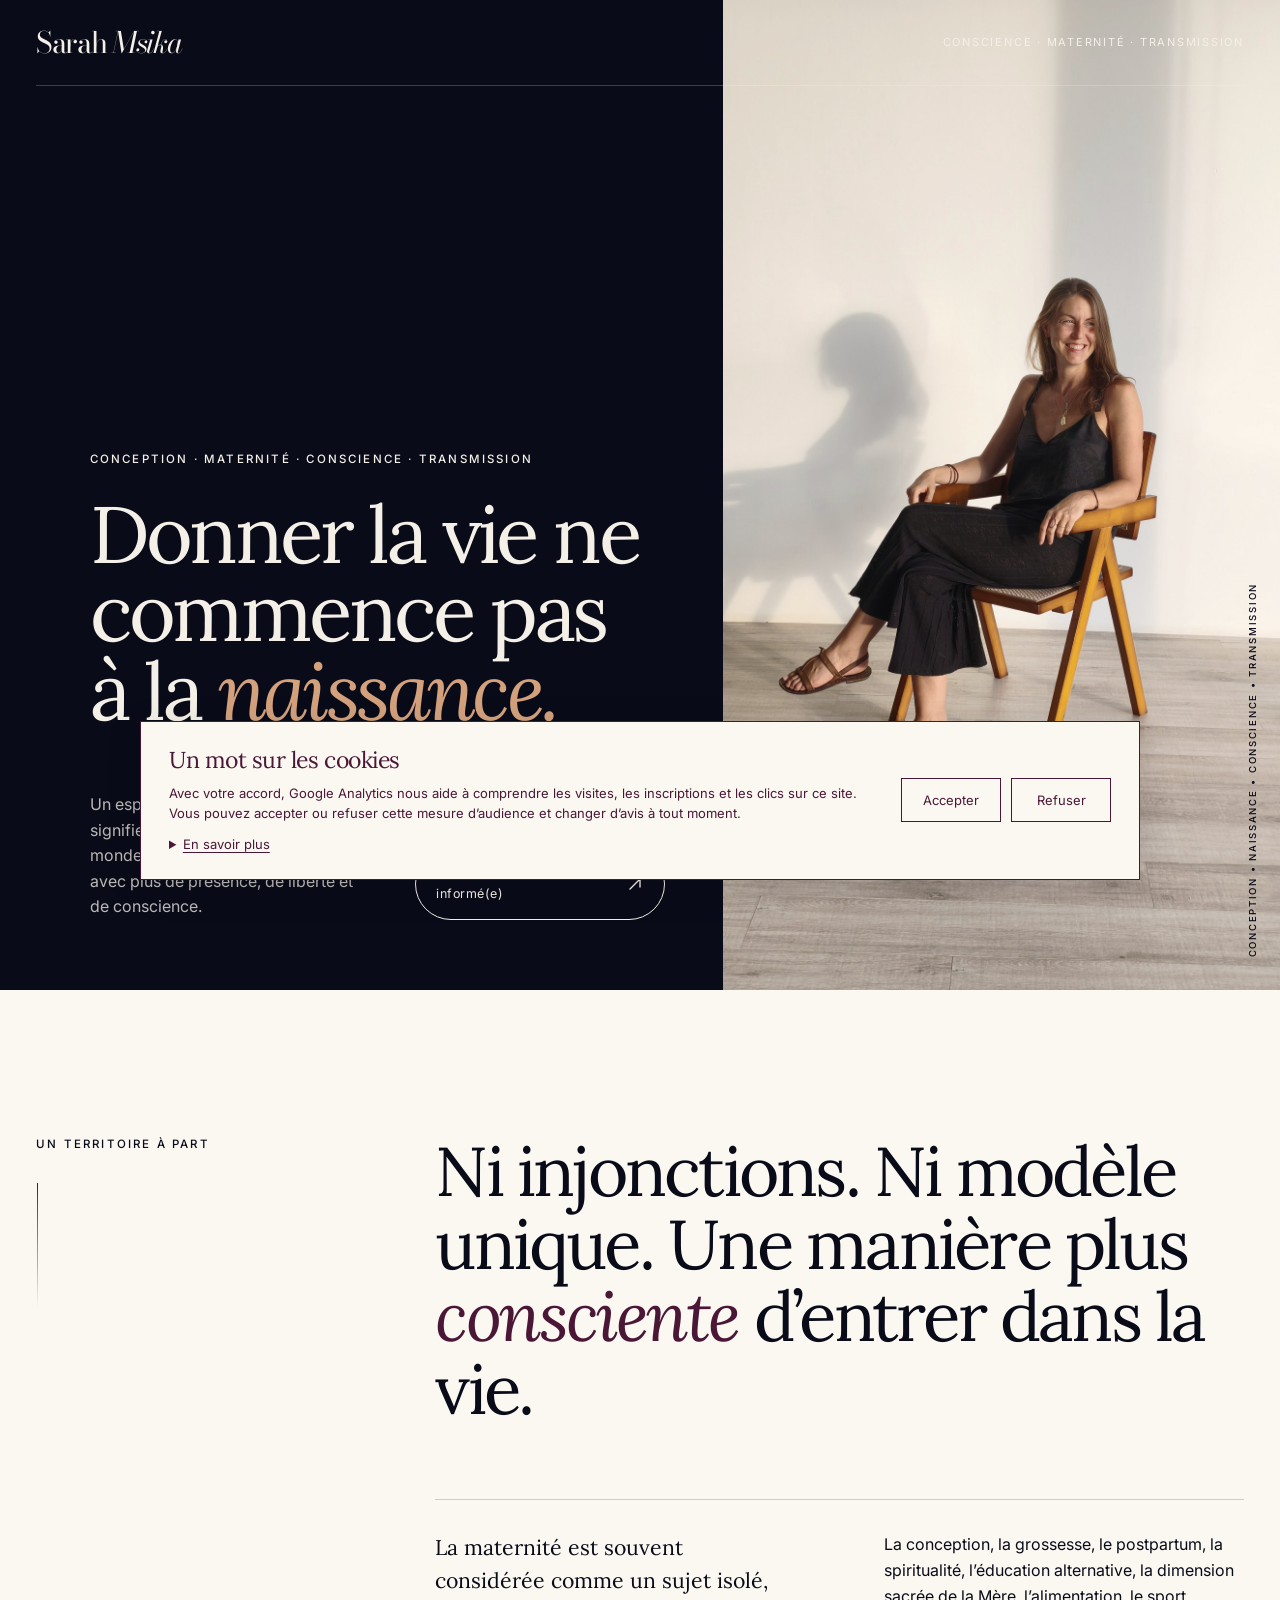
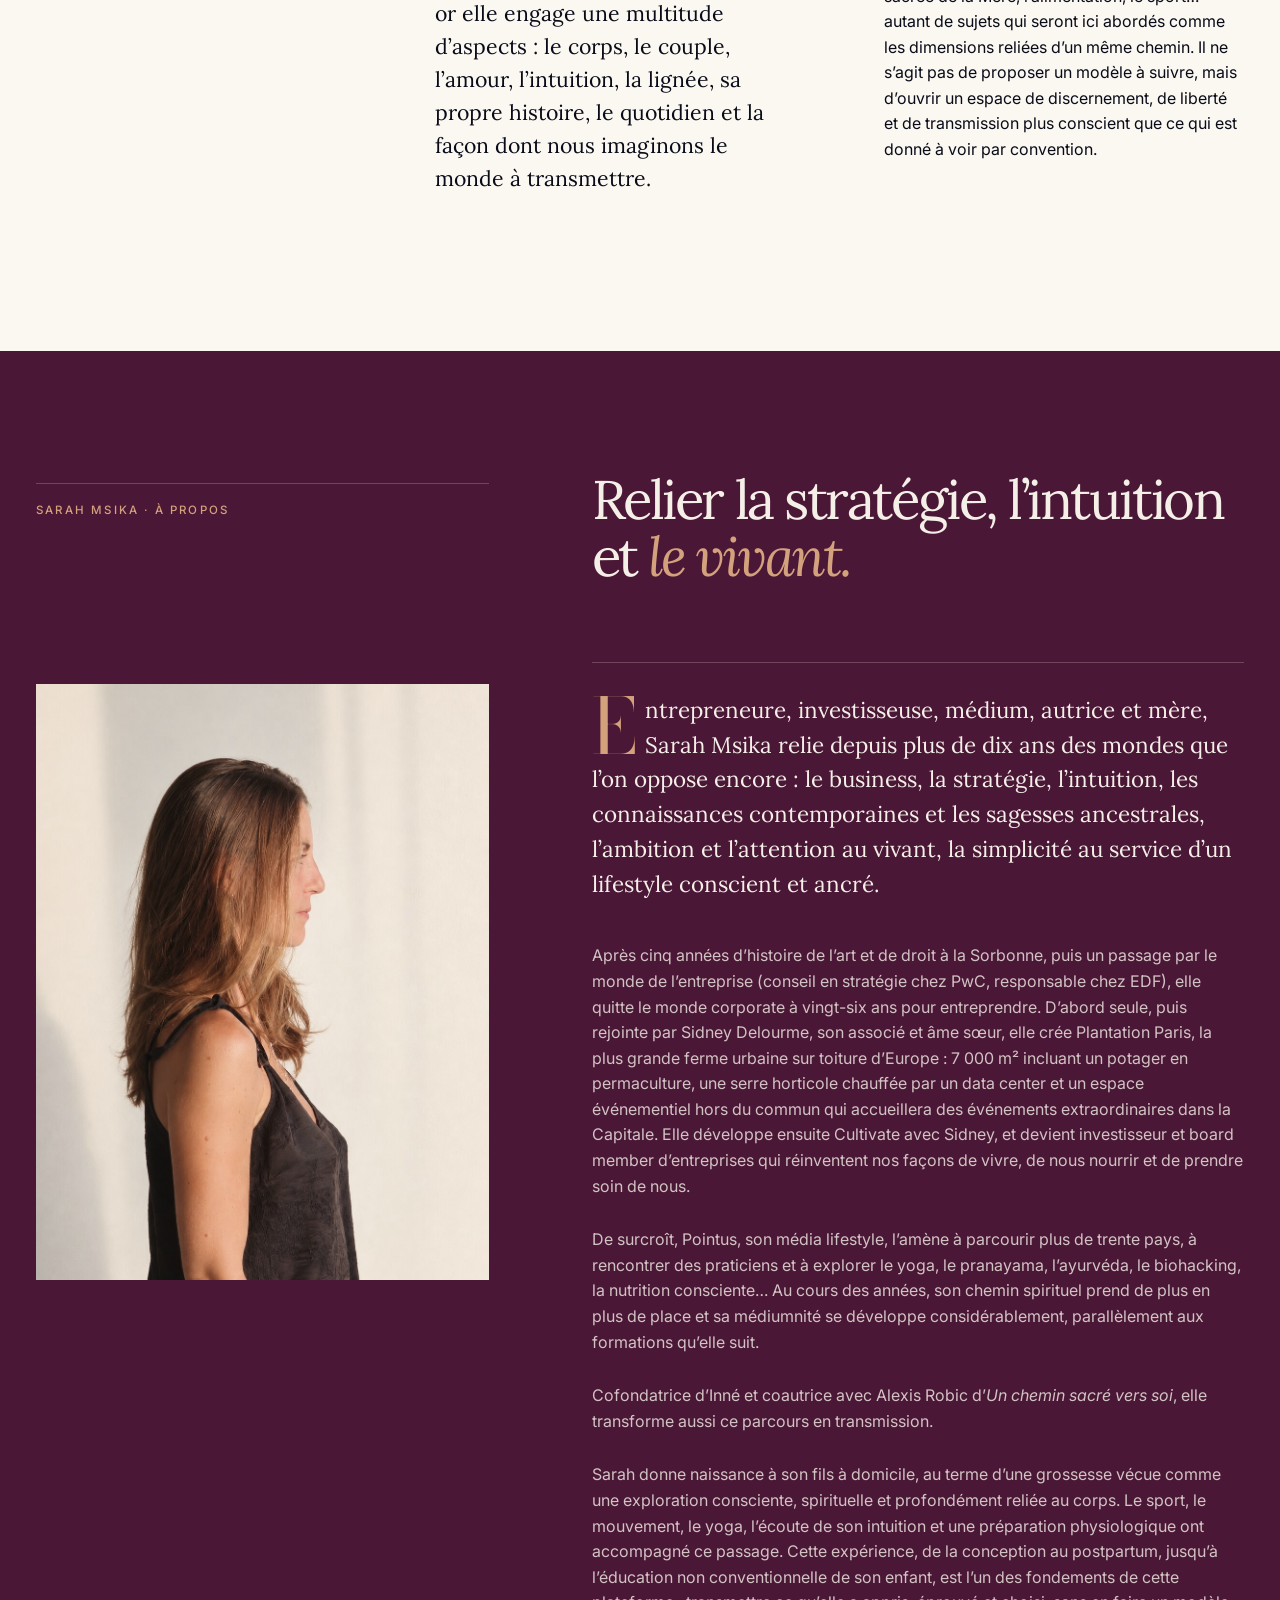
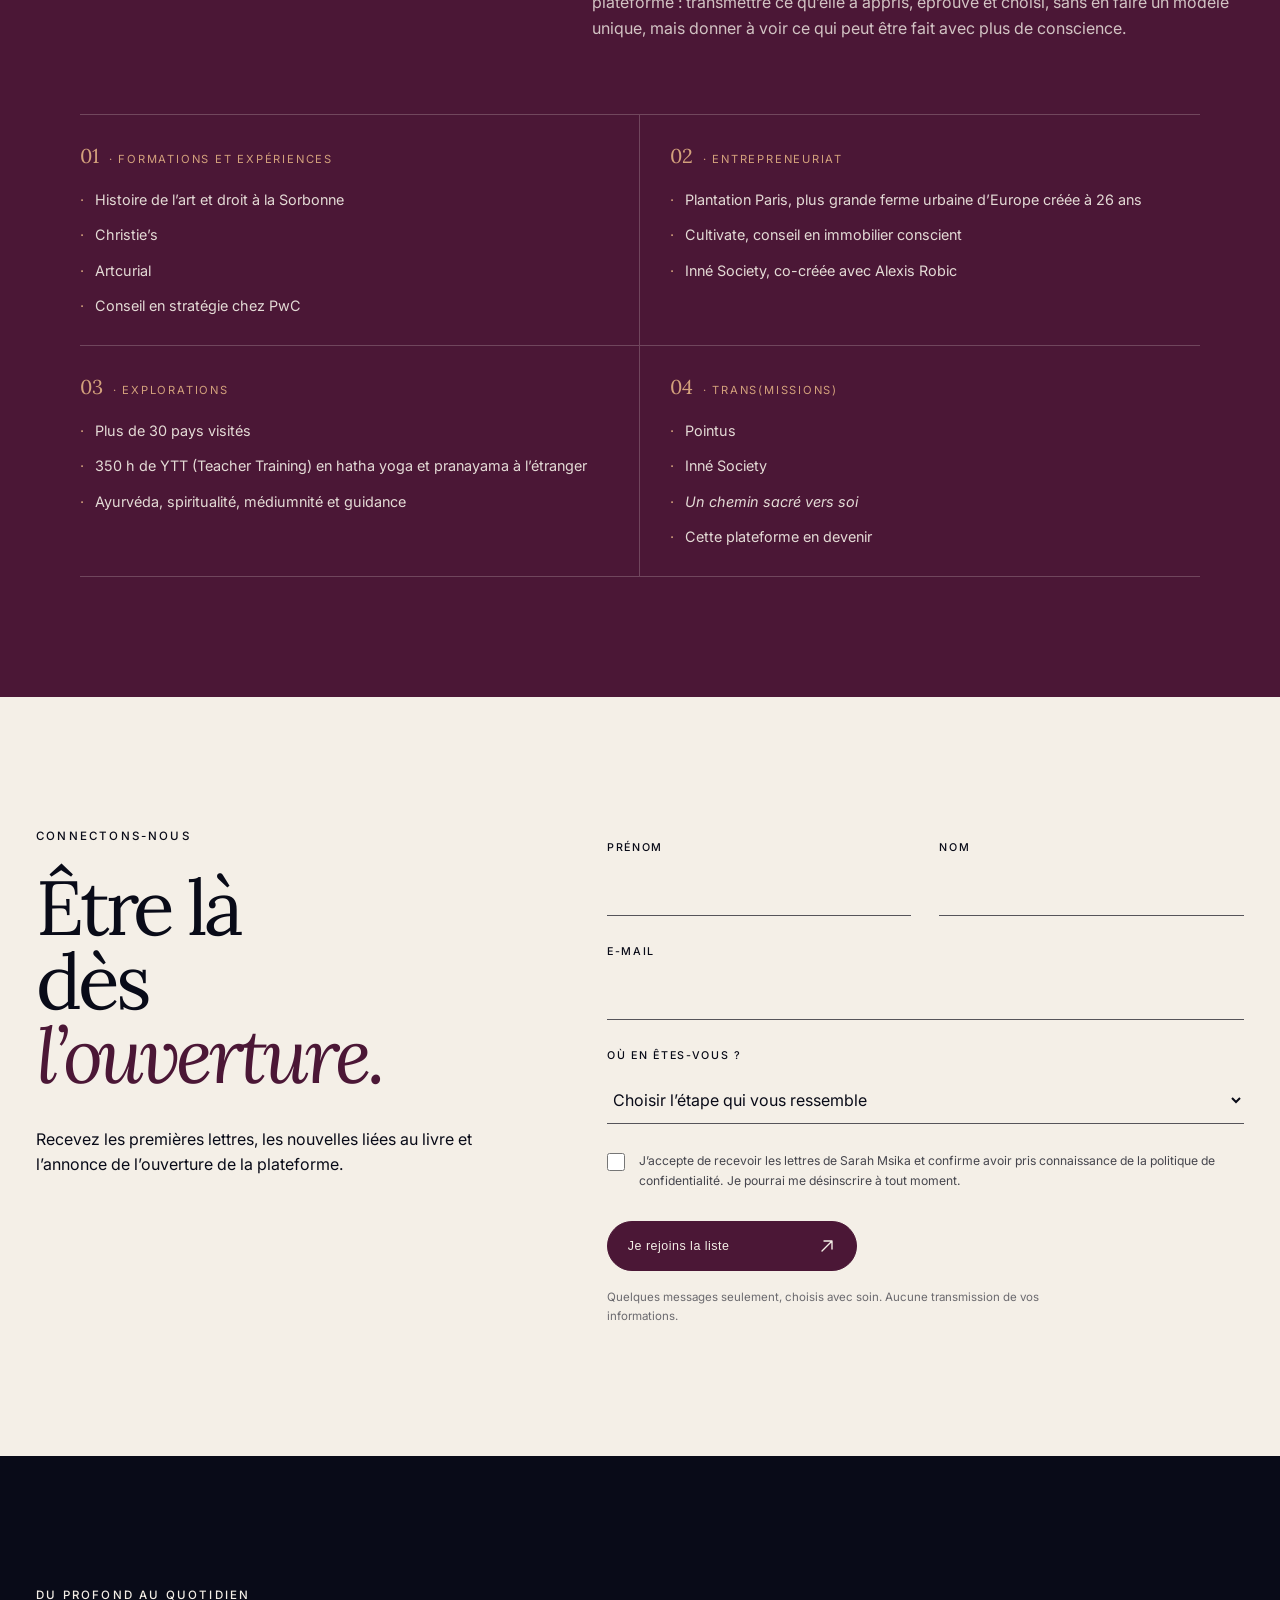
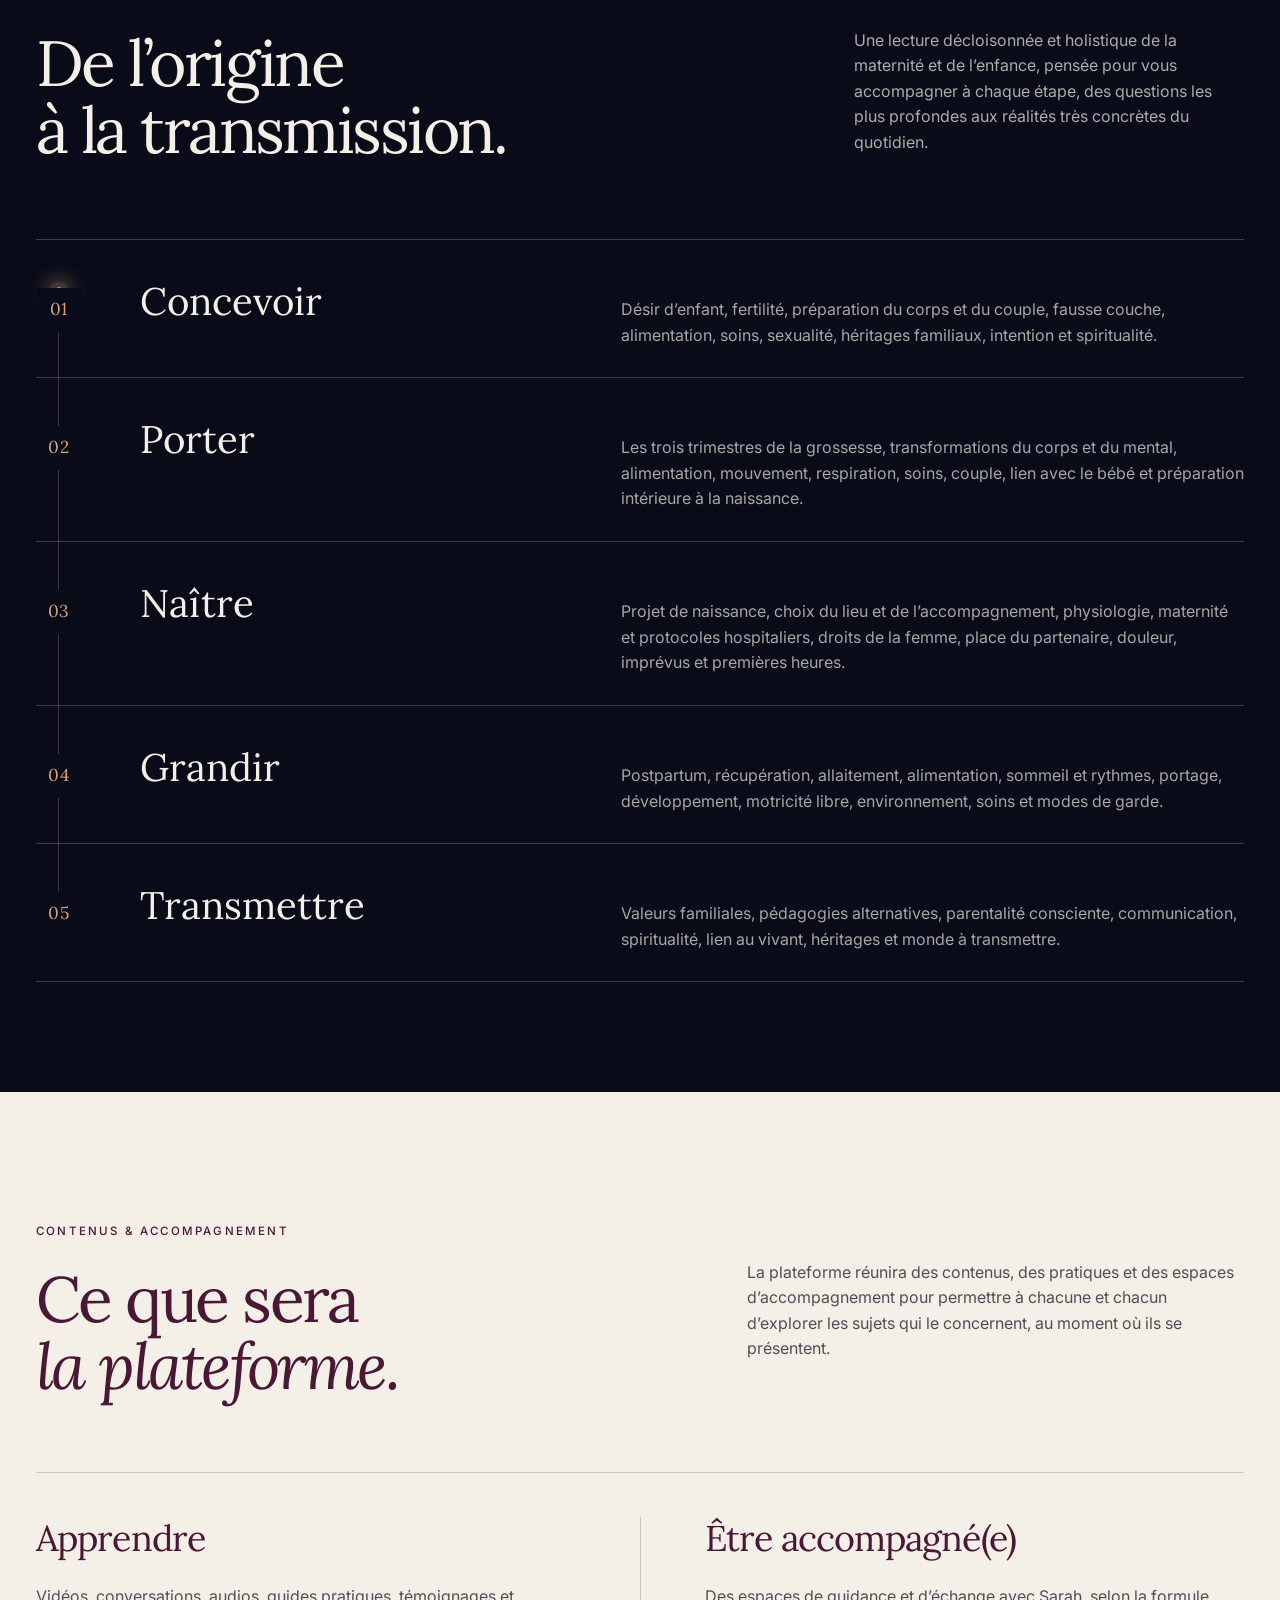
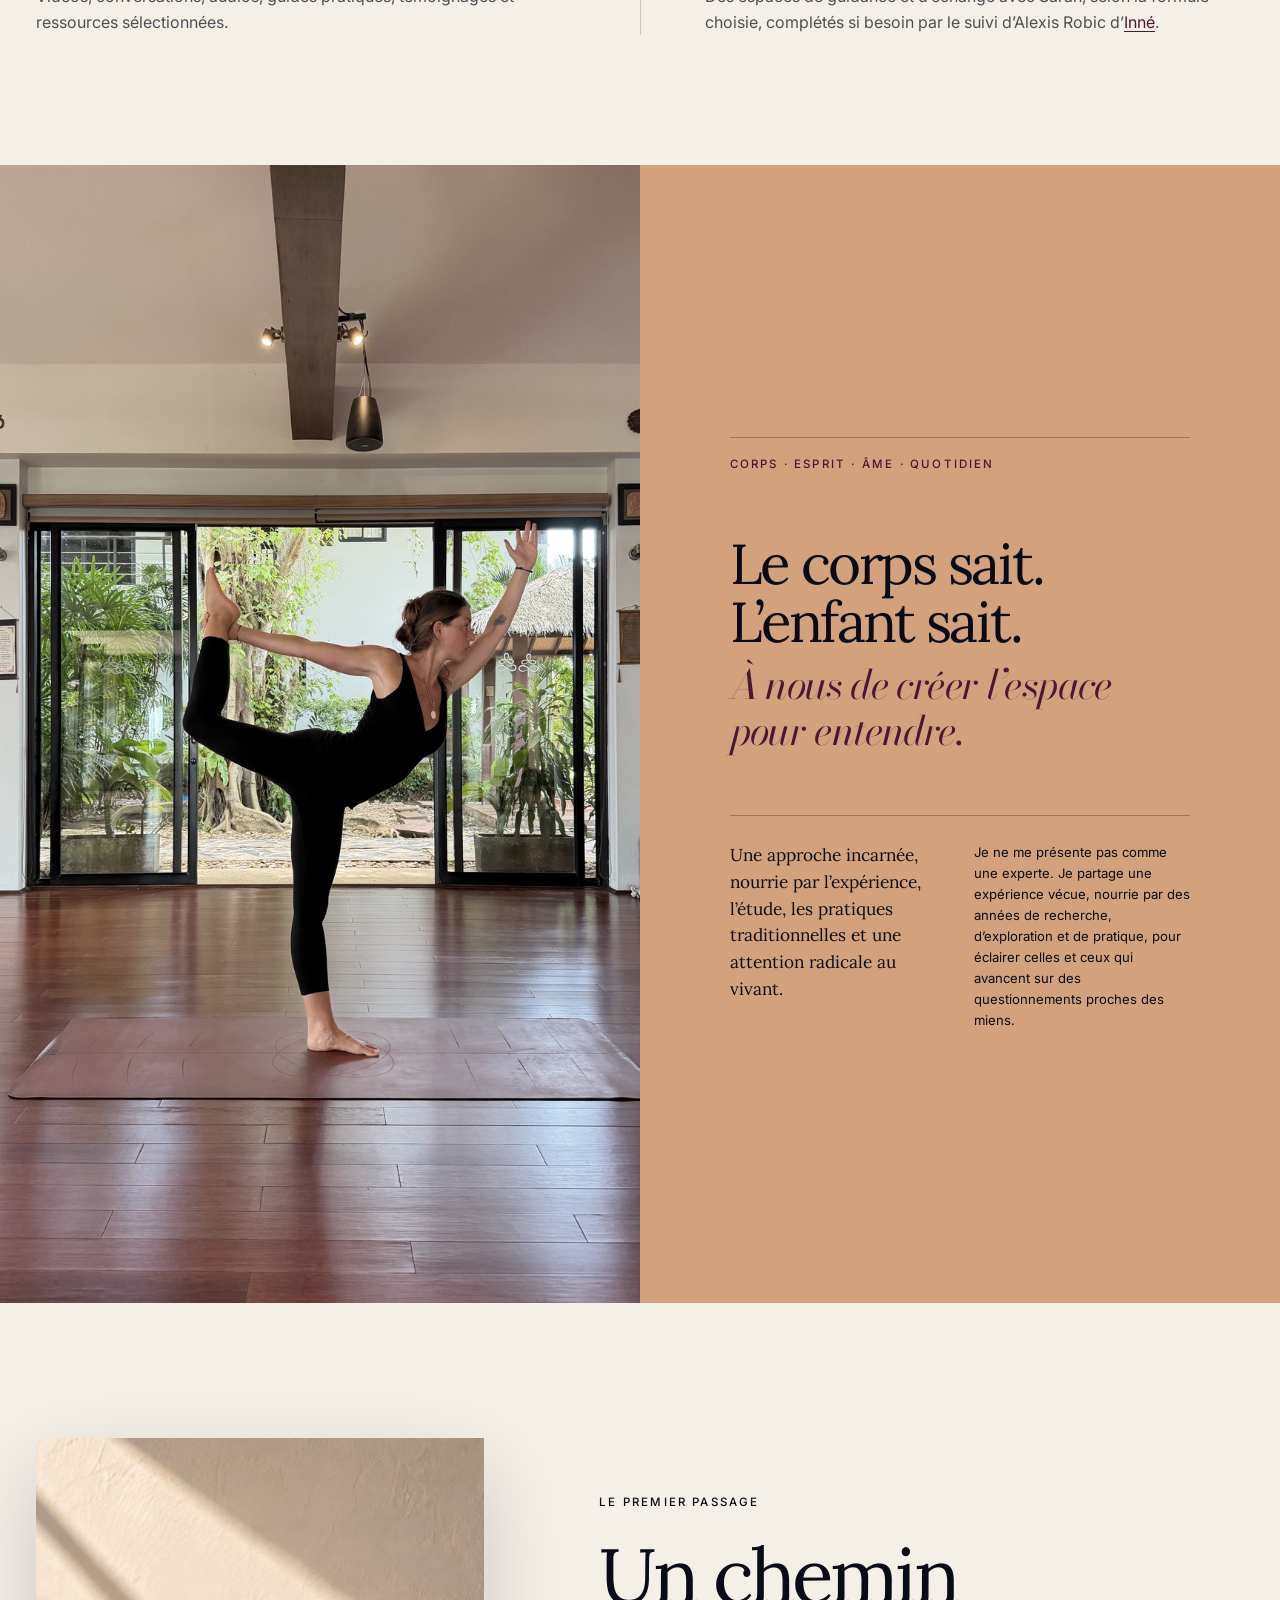
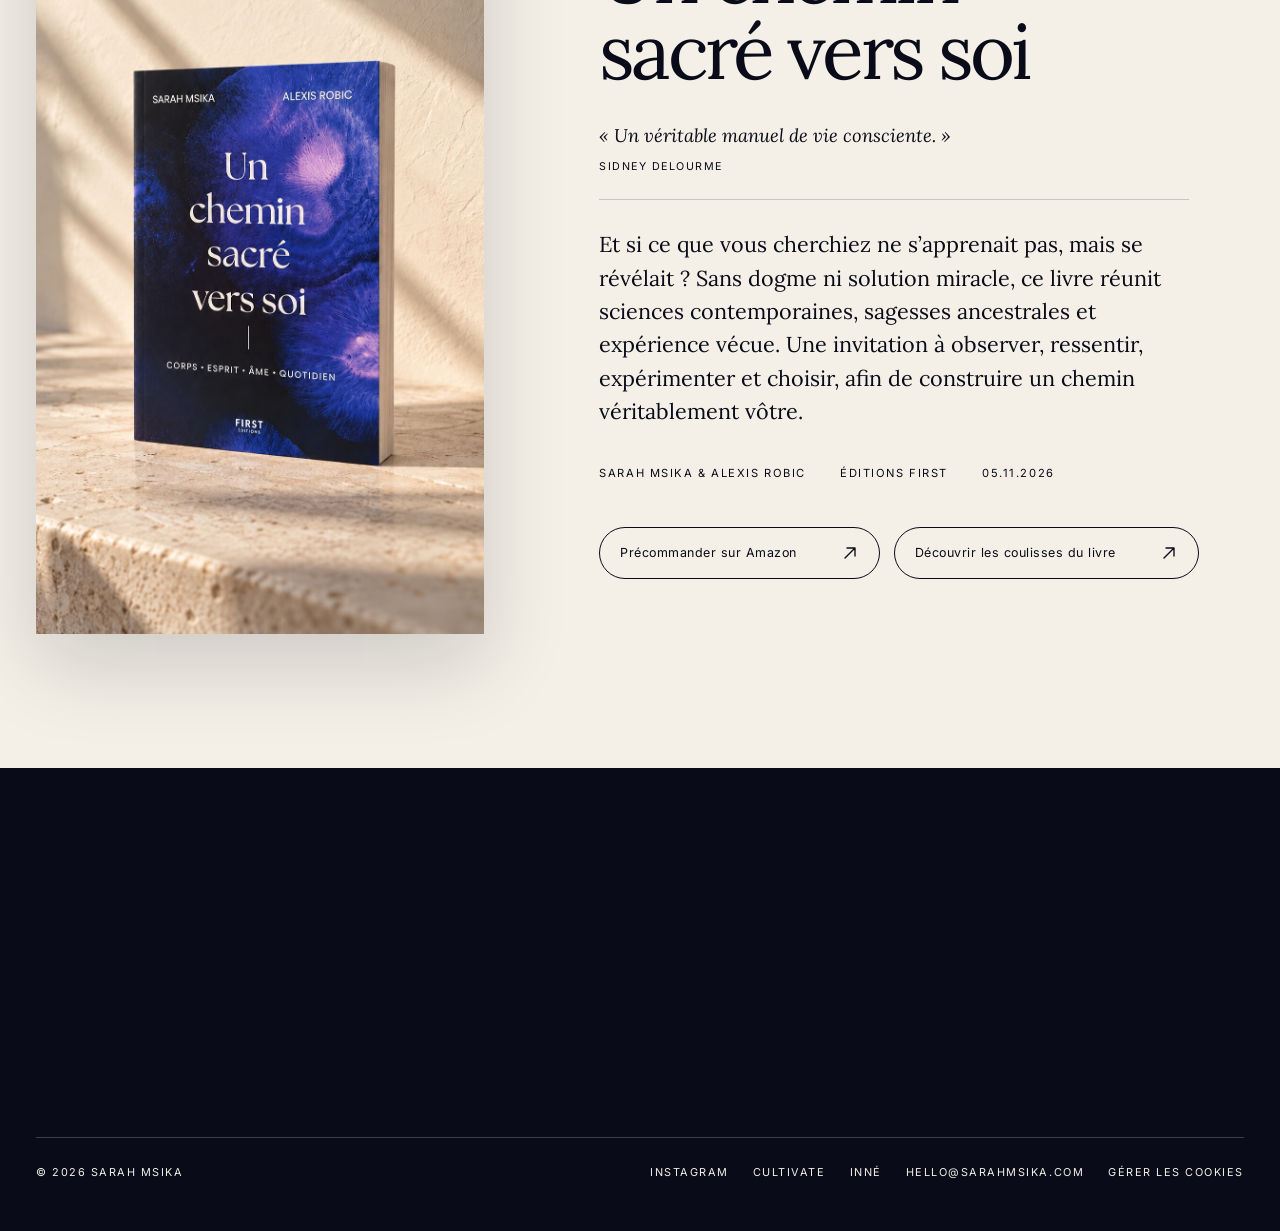
==== index.html @ be64a67a "Add consent-gated GA4 analytics and confirmed signup tracking" ====
<!doctype html>
<html lang="fr">
<head>
  <meta charset="utf-8">
  <meta name="viewport" content="width=device-width, initial-scale=1">
  <title>Sarah Msika | Maternité consciente et transmission</title>
  <meta name="description" content="Conception, grossesse, naissance, enfance et transmission : découvrez Sarah Msika, sa future plateforme et le livre Un chemin sacré vers soi.">
  <link rel="canonical" href="https://sarahmsika.com/">
  <meta name="robots" content="index, follow, max-image-preview:large">
  <meta name="author" content="Sarah Msika">
  <meta property="og:type" content="website">
  <meta property="og:locale" content="fr_FR">
  <meta property="og:site_name" content="Sarah Msika">
  <meta property="og:url" content="https://sarahmsika.com/">
  <meta property="og:title" content="Sarah Msika | Maternité consciente et transmission">
  <meta property="og:description" content="Conception, grossesse, naissance, enfance et transmission : découvrez Sarah Msika, sa future plateforme et le livre Un chemin sacré vers soi.">
  <meta property="og:image" content="https://sarahmsika.com/assets/sarah-portrait.jpg">
  <meta property="og:image:alt" content="Portrait de Sarah Msika">
  <meta name="twitter:card" content="summary_large_image">
  <meta name="twitter:title" content="Sarah Msika | Maternité consciente et transmission">
  <meta name="twitter:description" content="Conception, grossesse, naissance, enfance et transmission : découvrez Sarah Msika, sa future plateforme et le livre Un chemin sacré vers soi.">
  <meta name="twitter:image" content="https://sarahmsika.com/assets/sarah-portrait.jpg">
  <meta name="twitter:image:alt" content="Portrait de Sarah Msika">
  <script type="application/ld+json">
  {
    "@context": "https://schema.org",
    "@graph": [
      {
        "@type": "WebSite",
        "@id": "https://sarahmsika.com/#website",
        "url": "https://sarahmsika.com/",
        "name": "Sarah Msika",
        "inLanguage": "fr-FR",
        "publisher": { "@id": "https://sarahmsika.com/#person" }
      },
      {
        "@type": "WebPage",
        "@id": "https://sarahmsika.com/#webpage",
        "url": "https://sarahmsika.com/",
        "name": "Sarah Msika | Maternité consciente et transmission",
        "description": "Conception, grossesse, naissance, enfance et transmission : découvrez Sarah Msika, sa future plateforme et le livre Un chemin sacré vers soi.",
        "inLanguage": "fr-FR",
        "isPartOf": { "@id": "https://sarahmsika.com/#website" },
        "about": { "@id": "https://sarahmsika.com/#person" },
        "primaryImageOfPage": {
          "@type": "ImageObject",
          "url": "https://sarahmsika.com/assets/sarah-portrait.jpg"
        }
      },
      {
        "@type": "Person",
        "@id": "https://sarahmsika.com/#person",
        "name": "Sarah Msika",
        "url": "https://sarahmsika.com/",
        "image": "https://sarahmsika.com/assets/sarah-portrait.jpg",
        "description": "Entrepreneure, investisseuse, médium, autrice et mère. Cofondatrice d’Inné et coautrice d’Un chemin sacré vers soi avec Alexis Robic.",
        "sameAs": ["https://www.instagram.com/sarah_msika/"]
      }
    ]
  }
  </script>
  <meta name="theme-color" content="#090b18">
  <script>document.documentElement.classList.add('js');</script>
  <link rel="preconnect" href="https://fonts.googleapis.com">
  <link rel="preconnect" href="https://fonts.gstatic.com" crossorigin>
  <link href="https://fonts.googleapis.com/css2?family=Bodoni+Moda:ital,opsz,wght@0,6..96,400;1,6..96,400&family=Inter:wght@300;400;500&family=Lora:ital,wght@0,400;0,500;1,400&display=swap" rel="stylesheet">
  <link rel="icon" type="image/svg+xml" href="data:image/svg+xml,%3Csvg xmlns='http://www.w3.org/2000/svg' viewBox='0 0 64 64'%3E%3Crect width='64' height='64' rx='32' fill='%23090b18'/%3E%3Cpath d='M32 11c1 10 7 15 17 17-10 2-16 8-17 24-2-16-7-22-17-24 10-2 15-7 17-17Z' fill='%23f1e8dc'/%3E%3C/svg%3E">
  <style>
    :root {
      --ink: #090b18;
      --ink-soft: #121528;
      --ivory: #f4efe7;
      --paper: #fbf8f2;
      --skin: #d3a17c;
      --aubergine: #4b1736;
      --line-dark: rgba(244,239,231,.22);
      --line-light: rgba(9,11,24,.18);
      --serif: "Lora", Georgia, serif;
      --signature: "Bodoni Moda", Didot, "Times New Roman", serif;
      --sans: "Inter", Arial, sans-serif;
    }

    * { box-sizing: border-box; }
    html { scroll-behavior: smooth; }
    body {
      margin: 0;
      background: var(--ivory);
      color: var(--ink);
      font-family: var(--sans);
      font-size: 16px;
      line-height: 1.6;
      -webkit-font-smoothing: antialiased;
    }
    a { color: inherit; }
    img { display: block; width: 100%; }
    .shell { width: min(1380px, calc(100% - 72px)); margin: 0 auto; }
    .eyebrow {
      margin: 0 0 26px;
      font-size: .72rem;
      font-weight: 500;
      letter-spacing: .19em;
      text-transform: uppercase;
    }
    .serif { font-family: var(--serif); font-weight: 400; }
    .button {
      display: inline-flex;
      align-items: center;
      justify-content: space-between;
      gap: 44px;
      min-width: 250px;
      padding: 15px 20px;
      border: 1px solid currentColor;
      border-radius: 999px;
      text-decoration: none;
      font-size: .78rem;
      letter-spacing: .04em;
      transition: background .25s ease, color .25s ease, transform .25s ease;
    }
    .button::after {
      content: "";
      flex: 0 0 18px;
      width: 18px;
      height: 18px;
      background: currentColor;
      -webkit-mask: url("data:image/svg+xml,%3Csvg xmlns='http://www.w3.org/2000/svg' viewBox='0 0 18 18'%3E%3Cpath d='M4 14 14 4M6 4h8v8' fill='none' stroke='black' stroke-width='1.35' stroke-linecap='round' stroke-linejoin='round'/%3E%3C/svg%3E") center / contain no-repeat;
      mask: url("data:image/svg+xml,%3Csvg xmlns='http://www.w3.org/2000/svg' viewBox='0 0 18 18'%3E%3Cpath d='M4 14 14 4M6 4h8v8' fill='none' stroke='black' stroke-width='1.35' stroke-linecap='round' stroke-linejoin='round'/%3E%3C/svg%3E") center / contain no-repeat;
      transition: transform .25s ease;
    }
    .button:hover { transform: translateY(-2px); }
    .button:hover::after { transform: translate(2px, -2px); }
    .button-light:hover { background: var(--ivory); color: var(--ink); }
    .button-dark:hover { background: var(--ink); color: var(--ivory); }

    header {
      position: absolute;
      z-index: 10;
      top: 0;
      left: 0;
      width: 100%;
      color: var(--ivory);
    }
    .nav {
      display: flex;
      align-items: center;
      justify-content: space-between;
      min-height: 86px;
      border-bottom: 1px solid var(--line-dark);
    }
    .brand {
      font-family: var(--signature);
      font-size: clamp(1.7rem, 2.3vw, 2.15rem);
      line-height: 1;
      letter-spacing: -.045em;
      text-decoration: none;
    }
    .brand em { font-style: italic; }
    .nav-note { font-size: .69rem; letter-spacing: .16em; text-transform: uppercase; }

    .hero {
      min-height: 92svh;
      background: var(--ink);
      color: var(--ivory);
      display: grid;
      grid-template-columns: minmax(0, 1.13fr) minmax(360px, .87fr);
    }
    .hero-copy {
      padding: 150px max(48px, 6vw) 70px max(36px, 7vw);
      display: flex;
      flex-direction: column;
      justify-content: flex-end;
    }
    .hero h1 {
      margin: 0;
      max-width: 870px;
      font-family: var(--serif);
      font-size: clamp(3.35rem, 6.25vw, 7.5rem);
      font-weight: 400;
      line-height: .98;
      letter-spacing: -.045em;
    }
    .hero h1 em { color: var(--skin); font-weight: 400; }
    .hero-bottom {
      display: grid;
      grid-template-columns: minmax(220px, 1fr) minmax(220px, .82fr);
      gap: 44px;
      align-items: end;
      margin-top: 62px;
    }
    .hero-bottom p { max-width: 520px; margin: 0; color: rgba(244,239,231,.76); }
    .hero-art {
      position: relative;
      min-height: 640px;
      overflow: hidden;
      background: #d7cabb;
    }
    .hero-art img { height: 100%; object-fit: cover; object-position: 57% 50%; filter: saturate(.75) contrast(.98); }
    .hero-art::after {
      content: "CONCEPTION  •  NAISSANCE  •  CONSCIENCE  •  TRANSMISSION";
      position: absolute;
      right: 20px;
      bottom: 32px;
      writing-mode: vertical-rl;
      transform: rotate(180deg);
      color: var(--ink);
      font-size: .6rem;
      font-weight: 500;
      letter-spacing: .18em;
    }
    .manifesto {
      padding: 145px 0 155px;
      background: var(--paper);
    }
    .manifesto-grid {
      display: grid;
      grid-template-columns: .52fr 1.48fr;
      gap: 9vw;
      align-items: start;
    }
    .manifesto-grid > .eyebrow { position: relative; }
    .manifesto-grid > .eyebrow::after {
      content: "";
      position: absolute;
      top: 48px;
      left: 1px;
      width: 1px;
      height: 125px;
      background: linear-gradient(to bottom, var(--aubergine), rgba(75,23,54,0));
    }
    .manifesto h2 {
      margin: 0;
      max-width: 990px;
      font-family: var(--serif);
      font-weight: 400;
      font-size: clamp(2.8rem, 5.4vw, 6rem);
      line-height: 1.05;
      letter-spacing: -.04em;
    }
    .manifesto h2 em { color: var(--aubergine); font-weight: 400; }
    .manifesto-text {
      margin-top: 74px;
      display: grid;
      grid-template-columns: 1fr 1fr;
      gap: 7vw;
      border-top: 1px solid var(--line-light);
      padding-top: 32px;
    }
    .manifesto-text p { margin: 0; max-width: 490px; }
    .manifesto-text p:first-child { font-family: var(--serif); font-size: 1.33rem; line-height: 1.55; }

    .chapters { background: var(--ink); color: var(--ivory); padding: 130px 0 110px; }
    .chapters-head { display: flex; justify-content: space-between; gap: 48px; align-items: end; margin-bottom: 76px; }
    .chapters h2 { margin: 0; max-width: 720px; font-family: var(--serif); font-weight: 400; font-size: clamp(2.75rem, 5vw, 5.3rem); line-height: 1.04; letter-spacing: -.04em; }
    .chapters-intro { max-width: 390px; color: rgba(244,239,231,.7); margin: 0 0 8px; }
    .chapter-list { position: relative; border-top: 1px solid var(--line-dark); --timeline-progress: 0%; }
    .chapter-flow {
      position: absolute;
      z-index: 0;
      top: 52px;
      bottom: 52px;
      left: 22px;
      width: 1px;
      background: rgba(244,239,231,.2);
      pointer-events: none;
    }
    .chapter-flow::before {
      content: "";
      position: absolute;
      inset: 0 auto auto 0;
      width: 1px;
      height: var(--timeline-progress);
      background: var(--skin);
    }
    .chapter-flow::after {
      content: "";
      position: absolute;
      left: 50%;
      top: var(--timeline-progress);
      width: 9px;
      height: 9px;
      border-radius: 50%;
      background: var(--ivory);
      box-shadow: 0 0 0 6px rgba(211,161,124,.1), 0 0 20px 7px rgba(211,161,124,.5);
      transform: translate(-50%, -50%);
    }
    .chapter {
      display: grid;
      grid-template-columns: 72px .9fr 1.25fr;
      gap: 32px;
      align-items: baseline;
      border-bottom: 1px solid var(--line-dark);
      padding: 31px 0 29px;
    }
    .chapter-number {
      width: 46px;
      position: relative;
      z-index: 1;
      display: block;
      padding: 8px 0;
      background: var(--ink);
      text-align: center;
      font-family: var(--serif);
      font-size: 1.08rem;
      letter-spacing: .04em;
      color: var(--skin);
    }
    .chapter h3 { margin: 0; font-family: var(--serif); font-weight: 400; font-size: clamp(1.7rem, 3vw, 3rem); }
    .chapter p { margin: 0; max-width: 680px; color: rgba(244,239,231,.68); }

    .platform { padding: 130px 0; background: var(--ivory); }
    .platform-head { display: grid; grid-template-columns: 1.2fr 1fr; gap: 9vw; align-items: center; }
    .platform .eyebrow { color: var(--aubergine); }
    .platform h2 { margin: 0; color: var(--aubergine); font-family: var(--serif); font-weight: 400; font-size: clamp(2.75rem, 5vw, 5.3rem); line-height: 1.04; letter-spacing: -.04em; }
    .platform h2 em { font-weight: 400; }
    .platform-intro { max-width: 490px; margin: 0; color: rgba(9,11,24,.7); }
    .platform-options { display: grid; grid-template-columns: 1fr 1fr; margin-top: 72px; padding-top: 44px; border-top: 1px solid var(--line-light); }
    .platform-option:first-child { padding-right: 5vw; }
    .platform-option + .platform-option { border-left: 1px solid var(--line-light); padding-left: 5vw; }
    .platform-option h3 { margin: 0 0 24px; color: var(--aubergine); font-family: var(--serif); font-weight: 400; font-size: clamp(1.7rem, 2.8vw, 2.7rem); line-height: 1.2; letter-spacing: -.025em; }
    .platform-option p { max-width: 530px; margin: 0; color: rgba(9,11,24,.7); }
    .platform-option a { color: var(--aubergine); text-underline-offset: .2em; }

    .image-break {
      display: grid;
      grid-template-columns: 1fr 1fr;
      min-height: 760px;
      background: var(--skin);
    }
    .image-break figure { margin: 0; overflow: hidden; min-height: 680px; }
    .image-break img { height: 100%; object-fit: cover; object-position: center; filter: saturate(.7); }
    .image-copy {
      padding: 84px max(42px, 7vw);
      display: flex;
      flex-direction: column;
      justify-content: center;
      gap: 62px;
    }
    .image-copy > .eyebrow { margin: 0; padding-top: 17px; border-top: 1px solid rgba(9,11,24,.28); color: var(--aubergine); }
    .image-copy .quote { margin: 0; font-family: var(--serif); font-size: clamp(2.6rem, 4.4vw, 5.1rem); line-height: 1.02; letter-spacing: -.045em; }
    .quote-line { display: block; }
    .image-copy .quote em { display: block; max-width: 720px; margin-top: .3em; color: var(--aubergine); font-family: var(--signature); font-size: .72em; font-weight: 400; line-height: 1.12; letter-spacing: -.04em; }
    .image-copy .note { display: grid; grid-template-columns: 1fr 1fr; gap: 28px; padding-top: 26px; border-top: 1px solid rgba(9,11,24,.28); }
    .image-copy .note p { margin: 0; }
    .image-copy .note p:first-child { font-family: var(--serif); font-size: 1.08rem; line-height: 1.55; }
    .image-copy .note p:last-child { font-size: .82rem; }

    .book { padding: 135px 0; background: var(--ivory); }
    .book-grid { display: grid; grid-template-columns: .82fr 1.18fr; gap: 9vw; align-items: center; }
    .book-cover-wrap {
      width: min(480px, 100%);
      aspect-ratio: .563;
      overflow: hidden;
      box-shadow: 0 30px 80px rgba(9,11,24,.16);
      background: var(--paper);
    }
    .book-photo { height: 100%; object-fit: cover; }
    .book h2 { margin: 0 0 32px; font-family: var(--serif); font-size: clamp(3.3rem, 6vw, 6.7rem); line-height: .99; letter-spacing: -.05em; font-weight: 400; }
    .book-lead { max-width: 590px; font-family: var(--serif); font-size: 1.35rem; line-height: 1.55; }
    .book-endorsement { max-width: 590px; margin: 0 0 28px; padding-bottom: 24px; border-bottom: 1px solid var(--line-light); }
    .book-endorsement p { margin: 0; font-family: var(--serif); font-size: 1.15rem; font-style: italic; }
    .book-endorsement span { display: block; margin-top: 7px; font-size: .67rem; letter-spacing: .14em; text-transform: uppercase; }
    .book-meta { margin: 36px 0 44px; display: flex; flex-wrap: wrap; gap: 18px 34px; font-size: .7rem; letter-spacing: .14em; text-transform: uppercase; }
    .book-actions { display: flex; flex-wrap: wrap; gap: 14px; }
    .book-actions .button { min-width: 280px; }

    .about { background: var(--aubergine); color: var(--ivory); padding: 120px 0 120px; }
    .about-head { display: grid; grid-template-columns: .82fr 1.18fr; gap: 8vw; align-items: start; margin: 0 0 78px; text-align: left; }
    .about-kicker { margin: 12px 0 0; padding-top: 17px; border-top: 1px solid var(--line-dark); color: var(--skin); font-size: .72rem; font-weight: 500; letter-spacing: .19em; text-transform: uppercase; }
    .about h2 { margin: 0; max-width: 880px; font-family: var(--serif); font-weight: 400; font-size: clamp(2.75rem, 4.25vw, 5.15rem); line-height: 1.04; letter-spacing: -.045em; }
    .about h2 em { color: var(--skin); font-weight: 400; }
    .about-layout { display: grid; grid-template-columns: .82fr 1.18fr; gap: 8vw; align-items: start; }
    .about-portrait { position: relative; aspect-ratio: .76; margin: 22px 0 0; min-height: 0; overflow: hidden; background: #cba17f; }
    .about-portrait img { position: absolute; inset: 0; width: 100%; height: 100%; min-height: 0; object-fit: cover; object-position: 52% 38%; filter: saturate(.78) contrast(.98); }
    .about-story { position: relative; padding-top: 30px; border-top: 1px solid var(--line-dark); }
    .about-lead { margin: 0 0 42px; max-width: 760px; font-family: var(--serif); font-size: clamp(1.35rem, 1.75vw, 1.72rem); line-height: 1.55; }
    .about-lead::first-letter { float: left; margin: .08em .11em 0 0; color: var(--skin); font-family: var(--signature); font-size: 3.45em; line-height: .72; }
    .about-text { margin: 0 0 28px; max-width: 760px; color: rgba(244,239,231,.8); }
    .about-text:last-child { margin-bottom: 0; }
    .credentials { display: grid; grid-template-columns: 1fr 1fr; width: min(1120px, 100%); margin: 72px auto 0; border-top: 1px solid var(--line-dark); }
    .credential { min-height: 170px; padding: 25px 22px 28px 0; border-bottom: 1px solid var(--line-dark); }
    .credential:nth-child(odd) { border-right: 1px solid var(--line-dark); padding-right: 30px; }
    .credential:nth-child(even) { padding-left: 30px; }
    .credential span { display: block; margin-bottom: 17px; color: var(--skin); font-size: .7rem; letter-spacing: .16em; text-transform: uppercase; }
    .credential span b { display: inline-block; margin-right: 4px; font-family: var(--serif); font-size: 1.25rem; font-weight: 400; letter-spacing: .02em; }
    .credential ul { margin: 0; padding: 0; list-style: none; color: rgba(244,239,231,.9); font-size: .9rem; line-height: 1.55; }
    .credential li { position: relative; padding-left: 15px; }
    .credential li + li { margin-top: 13px; }
    .credential li::before { content: "·"; position: absolute; left: 0; color: var(--skin); }
    .credential:nth-child(2) { transition-delay: .07s; }
    .credential:nth-child(3) { transition-delay: .14s; }
    .credential:nth-child(4) { transition-delay: .21s; }

    .hero-art img, .about-portrait img, .image-break img, .book-photo {
      transition: transform 1.15s cubic-bezier(.22,1,.36,1), filter .8s ease;
    }
    .hero-art:hover img, .about-portrait:hover img, .image-break figure:hover img, .book-cover-wrap:hover .book-photo {
      transform: scale(1.035);
    }

    .page-tracker {
      position: fixed;
      z-index: 20;
      top: 0;
      left: 0;
      width: 100%;
      height: 72px;
      border-bottom: 1px solid rgba(9,11,24,.13);
      background: rgba(244,239,231,.9);
      color: var(--ink);
      backdrop-filter: blur(14px);
      -webkit-backdrop-filter: blur(14px);
      opacity: 0;
      pointer-events: none;
      transform: translateY(-100%);
      transition: opacity .4s ease, transform .55s cubic-bezier(.22,1,.36,1);
    }
    .page-tracker.is-visible { opacity: 1; pointer-events: auto; transform: translateY(0); }
    .tracker-inner { height: 100%; display: flex; align-items: center; justify-content: space-between; gap: 56px; }
    .tracker-brand { flex: 0 0 auto; }
    .tracker-rail { position: relative; width: clamp(280px, 44vw, 610px); height: 18px; }
    .tracker-line, .tracker-progress { position: absolute; top: 50%; left: 6px; right: 6px; height: 1px; transform: translateY(-50%); }
    .tracker-line { background: rgba(9,11,24,.22); }
    .tracker-progress { right: 6px; background: var(--skin); transform-origin: left center; transform: translateY(-50%) scaleX(var(--page-progress, 0)); }
    .tracker-dots { position: relative; z-index: 1; width: 100%; height: 100%; display: flex; align-items: center; justify-content: space-between; }
    .tracker-dot { width: 11px; height: 11px; border: 1px solid rgba(9,11,24,.45); border-radius: 50%; background: var(--ivory); transition: background .3s ease, border-color .3s ease, box-shadow .3s ease, transform .3s ease; }
    .tracker-dot.is-passed { background: var(--skin); border-color: var(--skin); }
    .tracker-dot.is-active { box-shadow: 0 0 14px 5px rgba(211,161,124,.34); transform: scale(1.08); }
    main section[id] { scroll-margin-top: 86px; }

    .signup { background: var(--ivory); padding: 130px 0; }
    .signup-grid { display: grid; grid-template-columns: .82fr 1.18fr; gap: 10vw; align-items: start; }
    .signup.is-complete { padding: 105px 0; }
    .signup.is-complete .signup-grid { align-items: center; }
    .signup.is-complete .signup-intro { color: rgba(9,11,24,.62); }
    .signup h2 { margin: 0; max-width: 650px; font-family: var(--serif); font-weight: 400; font-size: clamp(3.5rem, 6vw, 7rem); line-height: .96; letter-spacing: -.055em; }
    .signup h2 em { color: var(--aubergine); font-weight: 400; }
    .signup-intro { max-width: 500px; margin: 34px 0 0; }
    .interest-form { padding-top: 12px; }
    .form-row { display: grid; grid-template-columns: 1fr 1fr; gap: 28px; }
    .field { display: flex; flex-direction: column; margin-bottom: 27px; }
    .field label, .field > span { margin-bottom: 12px; font-size: .67rem; font-weight: 500; letter-spacing: .16em; text-transform: uppercase; }
    .field input, .field select {
      width: 100%;
      min-height: 48px;
      padding: 7px 2px;
      border: 0;
      border-bottom: 1px solid rgba(9,11,24,.68);
      border-radius: 0;
      background: transparent;
      color: var(--ink);
      font: inherit;
      outline: none;
    }
    .field input:focus, .field select:focus { border-bottom-color: var(--aubergine); box-shadow: 0 1px 0 var(--aubergine); }
    .consent { display: grid; grid-template-columns: 20px 1fr; gap: 12px; align-items: start; margin: 2px 0 31px; font-size: .76rem; color: rgba(9,11,24,.74); }
    .consent input { width: 18px; height: 18px; margin: 2px 0 0; accent-color: var(--aubergine); }
    .form-submit { border-color: var(--aubergine); background: var(--aubergine); color: var(--ivory); cursor: pointer; }
    .form-submit:hover { background: var(--ink); color: var(--ivory); }
    .form-note { margin: 17px 0 0; max-width: 470px; font-size: .72rem; color: rgba(9,11,24,.58); }
    .brevo-status { display: none; margin: 0 0 24px; padding: 16px 18px; border: 1px solid rgba(9,11,24,.16); font-size: .82rem; line-height: 1.55; }
    #success-message {
      grid-template-columns: 58px 1fr;
      gap: 24px;
      align-items: center;
      margin: 0;
      padding: 30px 0;
      border: 0;
      border-top: 1px solid rgba(75,23,54,.3);
      border-bottom: 1px solid rgba(75,23,54,.3);
      color: var(--ink);
      background: transparent;
      animation: successReveal .7s cubic-bezier(.22,1,.36,1) both;
    }
    .success-mark { display: grid; place-items: center; width: 52px; height: 52px; border-radius: 50%; background: var(--aubergine); color: var(--ivory); font-family: var(--serif); font-size: 1.25rem; }
    .success-copy strong { display: block; margin-bottom: 6px; color: var(--aubergine); font-family: var(--signature); font-size: clamp(2rem, 3vw, 3.15rem); font-weight: 400; line-height: 1; letter-spacing: -.04em; }
    .success-copy span { display: block; max-width: 650px; color: rgba(9,11,24,.7); font-size: .92rem; line-height: 1.6; }
    @keyframes successReveal { from { opacity: 0; transform: translateY(14px); } to { opacity: 1; transform: translateY(0); } }
    #error-message { color: #6f2f35; background: #f7eeee; border-color: #d9b9bd; }
    .brevo-honeypot { position: absolute !important; left: -9999px !important; width: 1px !important; height: 1px !important; overflow: hidden !important; }
    .closing { background: var(--ink); color: var(--ivory); padding: 115px 0 48px; }
    .closing-row { display: flex; justify-content: space-between; gap: 64px; align-items: end; padding-bottom: 95px; }
    .closing h2 { margin: 0; max-width: 850px; font-family: var(--serif); font-weight: 400; font-size: clamp(3.2rem, 6.5vw, 7rem); line-height: .96; letter-spacing: -.055em; }
    .closing h2 em { color: var(--skin); font-weight: 400; }
    .closing-copy { max-width: 390px; }
    .closing-copy p { margin: 0 0 30px; color: rgba(244,239,231,.72); }
    footer { border-top: 1px solid var(--line-dark); padding-top: 26px; display: flex; justify-content: space-between; align-items: flex-start; gap: 30px; font-size: .68rem; letter-spacing: .14em; text-transform: uppercase; }
    .footer-links { display: flex; flex-wrap: wrap; justify-content: flex-end; gap: 12px 24px; }
    .footer-links a { text-decoration: none; border-bottom: 1px solid transparent; transition: color .25s ease, border-color .25s ease; }
    .footer-links a:hover { color: var(--skin); border-color: var(--skin); }

    .js .reveal {
      opacity: 0;
      transform: translateY(34px);
      transition: opacity .85s cubic-bezier(.22,1,.36,1), transform .85s cubic-bezier(.22,1,.36,1);
      will-change: opacity, transform;
    }
    .js .reveal.is-visible { opacity: 1; transform: translateY(0); }

    @media (max-width: 900px) {
      .shell { width: min(100% - 36px, 700px); }
      .hero { display: flex; flex-direction: column; min-height: auto; }
      .hero-copy { min-height: 730px; padding: 132px 22px 62px; }
      .hero-bottom { grid-template-columns: 1fr; margin-top: 42px; }
      .hero-art { min-height: 570px; }
      .manifesto-grid, .book-grid, .signup-grid { grid-template-columns: 1fr; gap: 64px; }
      .about-layout { grid-template-columns: 1fr; gap: 48px; }
      .about-head { grid-template-columns: 1fr; gap: 26px; margin-bottom: 58px; }
      .about-kicker { max-width: 220px; }
      .about-portrait { height: 620px; min-height: 0; }
      .about-portrait img { height: 100%; min-height: 0; }
      .manifesto-text { grid-template-columns: 1fr; gap: 30px; }
      .chapters-head { display: block; }
      .platform-head { grid-template-columns: 1fr; gap: 32px; }
      .platform-intro { max-width: 620px; }
      .platform-options { grid-template-columns: 1fr; margin-top: 48px; padding-top: 34px; }
      .platform-option:first-child { padding-right: 0; padding-bottom: 34px; }
      .platform-option + .platform-option { border-left: 0; border-top: 1px solid var(--line-light); padding: 34px 0 0; }
      .chapters-intro { margin-top: 32px; }
      .chapter { grid-template-columns: 44px 1fr; }
      .chapter p { grid-column: 2; }
      .image-break { grid-template-columns: 1fr; }
      .image-copy { min-height: 650px; }
      .book-cover-wrap { margin: 0 auto; }
      .form-row { grid-template-columns: 1fr; gap: 0; }
      .closing-row { display: block; }
      .closing-copy { margin-top: 42px; }
      .tracker-inner { gap: 28px; }
      .tracker-rail { width: min(48vw, 420px); }
    }

    @media (max-width: 560px) {
      .nav-note { display: none; }
      .hero h1 { font-size: clamp(3rem, 14vw, 4.2rem); }
      .hero-copy { min-height: 670px; }
      .hero-art { min-height: 510px; }
      .manifesto, .book, .about { padding: 92px 0; }
      .chapters { padding: 92px 0 80px; }
      .platform { padding: 92px 0; }
      .chapter { grid-template-columns: 44px 1fr; gap: 16px; }
      .chapter-flow { left: 20px; }
      .chapter-number { width: 40px; font-size: .98rem; }
      .image-copy { padding: 70px 22px 46px; }
      .image-copy { gap: 46px; }
      .image-copy .note { grid-template-columns: 1fr; }
      .closing { padding-top: 96px; }
      .about-portrait { height: 520px; min-height: 0; }
      .about-portrait img { height: 100%; min-height: 0; }
      .credentials { grid-template-columns: 1fr; }
      .credential, .credential:nth-child(odd), .credential:nth-child(even) { padding: 25px 0 27px; border-right: 0; border-bottom: 1px solid var(--line-dark); }
      .credential:last-child { border-bottom: 0; }
      .credential span { margin-bottom: 18px; }
      .manifesto-grid > .eyebrow::after { display: none; }
      .page-tracker { height: 62px; }
      .tracker-inner { gap: 22px; }
      .tracker-brand { font-size: 1.35rem; }
      .tracker-rail { width: 46vw; }
      .tracker-dot { width: 9px; height: 9px; }
      .signup.is-complete { padding: 82px 0; }
      #success-message { grid-template-columns: 46px 1fr; gap: 17px; padding: 24px 0; }
      .success-mark { width: 44px; height: 44px; }
      .book-actions .button { width: 100%; min-width: 0; }
      footer { flex-direction: column; }
      .footer-links { justify-content: flex-start; gap: 14px 20px; }
    }

    @media (prefers-reduced-motion: reduce) {
      html { scroll-behavior: auto; }
      .js .reveal { opacity: 1; transform: none; transition: none; }
      .hero-art img, .about-portrait img, .image-break img, .book-photo { transition: none; }
    }
  </style>
  <link rel="stylesheet" href="assets/analytics.css">
  <script src="assets/analytics.js" defer></script>
</head>
<body>
  <nav class="page-tracker" aria-label="Progression dans la page">
    <div class="shell tracker-inner">
      <a class="brand tracker-brand" href="#top"><span>Sarah</span> <em>Msika</em></a>
      <div class="tracker-rail">
        <span class="tracker-line" aria-hidden="true"></span>
        <span class="tracker-progress" aria-hidden="true"></span>
        <div class="tracker-dots">
          <a class="tracker-dot is-active" href="#vision" aria-label="Vision"></a>
          <a class="tracker-dot" href="#sarah" aria-label="Sarah Msika"></a>
          <a class="tracker-dot" href="#liste" aria-label="Inscription"></a>
          <a class="tracker-dot" href="#parcours" aria-label="De l’origine à la transmission"></a>
          <a class="tracker-dot" href="#plateforme" aria-label="La plateforme"></a>
          <a class="tracker-dot" href="#philosophie" aria-label="Philosophie"></a>
          <a class="tracker-dot" href="#livre" aria-label="Le livre"></a>
          <a class="tracker-dot" href="#suite" aria-label="La suite"></a>
        </div>
      </div>
    </div>
  </nav>
  <header>
    <div class="shell nav">
      <a class="brand" href="#top"><span>Sarah</span> <em>Msika</em></a>
      <span class="nav-note">Conscience · Maternité · Transmission</span>
    </div>
  </header>

  <main id="top">
    <section class="hero">
      <div class="hero-copy">
        <p class="eyebrow">Conception · Maternité · Conscience · Transmission</p>
        <h1>Donner la vie ne commence pas à la <em>naissance.</em></h1>
        <div class="hero-bottom">
          <p>Un espace pour interroger ce que signifie concevoir, porter, mettre au monde et accompagner un enfant, avec plus de présence, de liberté et de conscience.</p>
          <a class="button button-light" href="#liste">Être tenu(e) informé(e)</a>
        </div>
      </div>
      <div class="hero-art">
        <img src="assets/sarah-portrait.jpg" alt="Portrait de Sarah Msika assise dans la lumière" fetchpriority="high" loading="eager">
      </div>
    </section>

    <section class="manifesto" id="vision">
      <div class="shell manifesto-grid reveal">
        <p class="eyebrow">Un territoire à part</p>
        <div>
          <h2>Ni injonctions. Ni modèle unique. Une manière plus <em>consciente</em> d’entrer dans la vie.</h2>
          <div class="manifesto-text">
            <p>La maternité est souvent considérée comme un sujet isolé, or elle engage une multitude d’aspects&nbsp;: le corps, le couple, l’amour, l’intuition, la lignée, sa propre histoire, le quotidien et la façon dont nous imaginons le monde à transmettre.</p>
            <p>La conception, la grossesse, le postpartum, la spiritualité, l’éducation alternative, la dimension sacrée de la Mère, l’alimentation, le sport… autant de sujets qui seront ici abordés comme les dimensions reliées d’un même chemin. Il ne s’agit pas de proposer un modèle à suivre, mais d’ouvrir un espace de discernement, de liberté et de transmission plus conscient que ce qui est donné à voir par convention.</p>
          </div>
        </div>
      </div>
    </section>

    <section class="about" id="sarah">
      <div class="shell">
        <div class="about-head reveal">
          <p class="about-kicker">Sarah Msika · À propos</p>
          <h2>Relier la stratégie, l’intuition et <em>le vivant.</em></h2>
        </div>
        <div class="about-layout reveal">
          <figure class="about-portrait"><img src="assets/sarah-profile-side.jpg" alt="Sarah Msika, portrait de profil dans la lumière" loading="lazy" decoding="async"></figure>
          <div class="about-story">
            <p class="about-lead">Entrepreneure, investisseuse, médium, autrice et mère, Sarah Msika relie depuis plus de dix ans des mondes que l’on oppose encore&nbsp;: le business, la stratégie, l’intuition, les connaissances contemporaines et les sagesses ancestrales, l’ambition et l’attention au vivant, la simplicité au service d’un lifestyle conscient et ancré.</p>
            <p class="about-text">Après cinq années d’histoire de l’art et de droit à la Sorbonne, puis un passage par le monde de l’entreprise (conseil en stratégie chez PwC, responsable chez EDF), elle quitte le monde corporate à vingt-six ans pour entreprendre. D’abord seule, puis rejointe par Sidney Delourme, son associé et âme sœur, elle crée Plantation Paris, la plus grande ferme urbaine sur toiture d’Europe&nbsp;: 7&nbsp;000&nbsp;m² incluant un potager en permaculture, une serre horticole chauffée par un data center et un espace événementiel hors du commun qui accueillera des événements extraordinaires dans la Capitale. Elle développe ensuite Cultivate avec Sidney, et devient investisseur et board member d’entreprises qui réinventent nos façons de vivre, de nous nourrir et de prendre soin de nous.</p>
            <p class="about-text">De surcroît, Pointus, son média lifestyle, l’amène à parcourir plus de trente pays, à rencontrer des praticiens et à explorer le yoga, le pranayama, l’ayurvéda, le biohacking, la nutrition consciente… Au cours des années, son chemin spirituel prend de plus en plus de place et sa médiumnité se développe considérablement, parallèlement aux formations qu’elle suit.</p>
            <p class="about-text">Cofondatrice d’Inné et coautrice avec Alexis Robic d’<em>Un chemin sacré vers soi</em>, elle transforme aussi ce parcours en transmission.</p>
            <p class="about-text">Sarah donne naissance à son fils à domicile, au terme d’une grossesse vécue comme une exploration consciente, spirituelle et profondément reliée au corps. Le sport, le mouvement, le yoga, l’écoute de son intuition et une préparation physiologique ont accompagné ce passage. Cette expérience, de la conception au postpartum, jusqu’à l’éducation non conventionnelle de son enfant, est l’un des fondements de cette plateforme&nbsp;: transmettre ce qu’elle a appris, éprouvé et choisi, sans en faire un modèle unique, mais donner à voir ce qui peut être fait avec plus de conscience.</p>
          </div>
        </div>
        <div class="credentials" aria-label="Les quatre dimensions du parcours de Sarah Msika">
          <div class="credential reveal">
            <span><b>01</b> · Formations et expériences</span>
            <ul>
              <li>Histoire de l’art et droit à la Sorbonne</li>
              <li>Christie’s</li>
              <li>Artcurial</li>
              <li>Conseil en stratégie chez PwC</li>
            </ul>
          </div>
          <div class="credential reveal">
            <span><b>02</b> · Entrepreneuriat</span>
            <ul>
              <li>Plantation Paris, plus grande ferme urbaine d’Europe créée à 26 ans</li>
              <li>Cultivate, conseil en immobilier conscient</li>
              <li>Inné Society, co-créée avec Alexis Robic</li>
            </ul>
          </div>
          <div class="credential reveal">
            <span><b>03</b> · Explorations</span>
            <ul>
              <li>Plus de 30 pays visités</li>
              <li>350 h de YTT (Teacher Training) en hatha yoga et pranayama à l’étranger</li>
              <li>Ayurvéda, spiritualité, médiumnité et guidance</li>
            </ul>
          </div>
          <div class="credential reveal">
            <span><b>04</b> · Trans(missions)</span>
            <ul>
              <li>Pointus</li>
              <li>Inné Society</li>
              <li><em>Un chemin sacré vers soi</em></li>
              <li>Cette plateforme en devenir</li>
            </ul>
          </div>
        </div>
      </div>
    </section>

    <section class="signup" id="liste">
      <div class="shell signup-grid reveal">
        <div>
          <p class="eyebrow">Connectons-nous</p>
          <h2>Être là<br>dès <em>l’ouverture.</em></h2>
          <p class="signup-intro">Recevez les premières lettres, les nouvelles liées au livre et l’annonce de l’ouverture de la plateforme.</p>
        </div>
        <form class="interest-form" id="sib-form" method="POST" action="https://b0c0e49c.sibforms.com/serve/[base64]" data-type="subscription">
          <div id="error-message" class="sib-form-message-panel brevo-status" role="alert"><span class="sib-form-message-panel__inner-text">Une erreur est survenue. Vérifiez vos informations ou réessayez dans quelques instants.</span></div>
          <div id="success-message" class="sib-form-message-panel brevo-status" role="status" tabindex="-1">
            <span class="success-mark" aria-hidden="true">✓</span>
            <span class="success-copy"><strong>Vous êtes là.</strong><span>Votre inscription est confirmée. Vous recevrez les premières lettres et les nouvelles de la plateforme.</span></span>
          </div>
          <div class="form-row">
            <div class="field"><label for="PRENOM">Prénom</label><input class="input" id="PRENOM" name="PRENOM" type="text" autocomplete="given-name" maxlength="200" data-required="true" required></div>
            <div class="field"><label for="NOM">Nom</label><input class="input" id="NOM" name="NOM" type="text" autocomplete="family-name" maxlength="200" data-required="true" required></div>
          </div>
          <label class="field" for="EMAIL"><span>E-mail</span><input class="input" id="EMAIL" name="EMAIL" type="email" autocomplete="email" data-required="true" required></label>
          <label class="field" for="ETAPE"><span>Où en êtes-vous ?</span><select class="input" id="ETAPE" name="ETAPE" data-required="true" required><option value="" selected disabled>Choisir l’étape qui vous ressemble</option><option>Désir d’enfant / conception</option><option>Grossesse / naissance</option><option>Postpartum / jeune maternité</option><option>Enfance / éducation alternative</option><option>Cheminement personnel / conscience</option><option>Professionnelle de l’accompagnement</option><option>Autre cheminement</option></select></label>
          <label class="consent"><input class="input_replaced" type="checkbox" id="OPT_IN" name="OPT_IN" value="1" required><span>J’accepte de recevoir les lettres de Sarah Msika et confirme avoir pris connaissance de la politique de confidentialité. Je pourrai me désinscrire à tout moment.</span></label>
          <input class="brevo-honeypot" type="text" name="email_address_check" value="" tabindex="-1" autocomplete="off" aria-hidden="true">
          <input type="hidden" name="locale" value="fr">
          <button class="button form-submit" type="submit">Je rejoins la liste</button>
          <p class="form-note">Quelques messages seulement, choisis avec soin. Aucune transmission de vos informations.</p>
        </form>
      </div>
    </section>

    <section class="chapters" id="parcours" aria-labelledby="chapters-title">
      <div class="shell">
        <div class="chapters-head reveal">
          <div>
            <p class="eyebrow">Du profond au quotidien</p>
            <h2 id="chapters-title">De l’origine<br>à la transmission.</h2>
          </div>
          <p class="chapters-intro">Une lecture décloisonnée et holistique de la maternité et de l’enfance, pensée pour vous accompagner à chaque étape, des questions les plus profondes aux réalités très concrètes du quotidien.</p>
        </div>
        <div class="chapter-list">
          <span class="chapter-flow" aria-hidden="true"></span>
          <article class="chapter reveal"><span class="chapter-number">01</span><h3>Concevoir</h3><p>Désir d’enfant, fertilité, préparation du corps et du couple, fausse couche, alimentation, soins, sexualité, héritages familiaux, intention et spiritualité.</p></article>
          <article class="chapter reveal"><span class="chapter-number">02</span><h3>Porter</h3><p>Les trois trimestres de la grossesse, transformations du corps et du mental, alimentation, mouvement, respiration, soins, couple, lien avec le bébé et préparation intérieure à la naissance.</p></article>
          <article class="chapter reveal"><span class="chapter-number">03</span><h3>Naître</h3><p>Projet de naissance, choix du lieu et de l’accompagnement, physiologie, maternité et protocoles hospitaliers, droits de la femme, place du partenaire, douleur, imprévus et premières heures.</p></article>
          <article class="chapter reveal"><span class="chapter-number">04</span><h3>Grandir</h3><p>Postpartum, récupération, allaitement, alimentation, sommeil et rythmes, portage, développement, motricité libre, environnement, soins et modes de garde.</p></article>
          <article class="chapter reveal"><span class="chapter-number">05</span><h3>Transmettre</h3><p>Valeurs familiales, pédagogies alternatives, parentalité consciente, communication, spiritualité, lien au vivant, héritages et monde à transmettre.</p></article>
        </div>
      </div>
    </section>

    <section class="platform" id="plateforme" aria-labelledby="platform-title">
      <div class="shell">
        <div class="platform-head reveal">
          <div>
            <p class="eyebrow">Contenus &amp; accompagnement</p>
            <h2 id="platform-title">Ce que sera<br><em>la plateforme.</em></h2>
          </div>
          <p class="platform-intro">La plateforme réunira des contenus, des pratiques et des espaces d’accompagnement pour permettre à chacune et chacun d’explorer les sujets qui le concernent, au moment où ils se présentent.</p>
        </div>
        <div class="platform-options">
          <article class="platform-option reveal">
            <h3>Apprendre</h3>
            <p>Vidéos, conversations, audios, guides pratiques, témoignages et ressources sélectionnées.</p>
          </article>
          <article class="platform-option reveal">
            <h3>Être accompagné(e)</h3>
            <p>Des espaces de guidance et d’échange avec Sarah, selon la formule choisie, complétés si besoin par le suivi d’Alexis Robic d’<a href="https://www.innesociety.com/" target="_blank" rel="noopener">Inné</a>.</p>
          </article>
        </div>
      </div>
    </section>

    <section class="image-break" id="philosophie">
      <figure class="reveal"><img src="assets/sarah-yoga.jpg" alt="Sarah Msika en mouvement dans un espace ouvert sur la nature" loading="lazy" decoding="async"></figure>
      <div class="image-copy reveal">
        <p class="eyebrow">Corps · Esprit · Âme · Quotidien</p>
        <blockquote class="quote"><span class="quote-line">Le corps sait.</span><span class="quote-line">L’enfant sait.</span><em>À nous de créer l’espace pour entendre.</em></blockquote>
        <div class="note">
          <p>Une approche incarnée, nourrie par l’expérience, l’étude, les pratiques traditionnelles et une attention radicale au vivant.</p>
          <p>Je ne me présente pas comme une experte. Je partage une expérience vécue, nourrie par des années de recherche, d’exploration et de pratique, pour éclairer celles et ceux qui avancent sur des questionnements proches des miens.</p>
        </div>
      </div>
    </section>

    <section class="book" id="livre">
      <div class="shell book-grid reveal">
        <div class="book-cover-wrap">
          <img class="book-photo" src="assets/chemin-sacre-promo-clean.jpg" alt="Un chemin sacré vers soi, de Sarah Msika et Alexis Robic" loading="lazy" decoding="async">
        </div>
        <div>
          <p class="eyebrow">Le premier passage</p>
          <h2>Un chemin<br>sacré vers soi</h2>
          <div class="book-endorsement"><p>« Un véritable manuel de vie consciente. »</p><span>Sidney Delourme</span></div>
          <p class="book-lead">Et si ce que vous cherchiez ne s’apprenait pas, mais se révélait ? Sans dogme ni solution miracle, ce livre réunit sciences contemporaines, sagesses ancestrales et expérience vécue. Une invitation à observer, ressentir, expérimenter et choisir, afin de construire un chemin véritablement vôtre.</p>
          <div class="book-meta"><span>Sarah Msika &amp; Alexis Robic</span><span>Éditions First</span><span>05.11.2026</span></div>
          <div class="book-actions">
            <a class="button button-dark" href="https://www.amazon.fr/s?k=Un+chemin+sacr%C3%A9+vers+soi+Sarah+Msika+Alexis+Robic" target="_blank" rel="noopener" data-book-link="amazon">Précommander sur Amazon</a>
            <a class="button button-dark" href="https://inne-theta.vercel.app/livre" target="_blank" rel="noopener" data-book-link="coulisses">Découvrir les coulisses du livre</a>
          </div>
        </div>
      </div>
    </section>

    <section class="closing" id="suite">
      <div class="shell">
        <div class="closing-row reveal">
          <div>
            <p class="eyebrow">La suite s’écrit maintenant</p>
            <h2>Être là dès <em>l’ouverture.</em></h2>
          </div>
          <div class="closing-copy">
            <p>Une plateforme dédiée à la conception, à la maternité, à l’enfance et à la conscience est en train de naître.</p>
            <a class="button button-light" href="#liste">Être tenu(e) informé(e)</a>
          </div>
        </div>
        <footer>
          <span>© 2026 Sarah Msika</span>
          <nav class="footer-links" aria-label="Liens et préférences">
            <a href="https://www.instagram.com/sarah_msika/" target="_blank" rel="noopener">Instagram</a>
            <a href="https://cultivate.fr/" target="_blank" rel="noopener">Cultivate</a>
            <a href="https://www.innesociety.com/" target="_blank" rel="noopener">Inné</a>
            <a href="mailto:hello@sarahmsika.com">hello@sarahmsika.com</a>
            <button class="cookie-settings" id="cookie-settings" type="button" aria-controls="cookie-banner" aria-expanded="false" hidden>Gérer les cookies</button>
          </nav>
        </footer>
      </div>
    </section>
  </main>
  <section class="cookie-banner" id="cookie-banner" role="region" aria-labelledby="cookie-title" aria-describedby="cookie-description" hidden>
    <div class="cookie-copy">
      <h2 id="cookie-title">Un mot sur les cookies</h2>
      <p id="cookie-description">Avec votre accord, Google Analytics nous aide à comprendre les visites, les inscriptions et les clics sur ce site. Vous pouvez accepter ou refuser cette mesure d’audience et changer d’avis à tout moment.</p>
      <details>
        <summary>En savoir plus</summary>
        <p>Sarah Msika utilise Google Analytics pour mesurer la fréquentation du site et améliorer ses contenus. Avec votre consentement, Google reçoit des informations de navigation, des identifiants de cookies et des informations techniques sur votre appareil. Les fonctionnalités publicitaires sont désactivées.</p>
        <p>Les événements d’inscription comptent les confirmations, sans transmettre les réponses du formulaire. Votre choix est conservé dans ce navigateur pendant 180 jours. Les cookies Analytics (_ga et _ga_WLYTP36GQV) ont une durée maximale de 180 jours.</p>
        <p>Vous pouvez retirer votre consentement via « Gérer les cookies » en bas de page. Le suivi s’arrête et ces cookies sont supprimés. Pour toute question ou demande concernant vos données : <a href="mailto:hello@sarahmsika.com">hello@sarahmsika.com</a>. Consultez aussi les <a href="https://policies.google.com/privacy?hl=fr" target="_blank" rel="noopener noreferrer">informations de confidentialité de Google</a>, notamment sur le traitement des données hors de l’Union européenne.</p>
      </details>
      <p class="cookie-current" id="cookie-current" role="status" hidden></p>
    </div>
    <div class="cookie-actions">
      <button type="button" id="cookie-accept">Accepter</button>
      <button type="button" id="cookie-reject">Refuser</button>
      <button type="button" id="cookie-close" class="cookie-close" hidden>Fermer</button>
    </div>
  </section>
  <script>
    const revealObserver = new IntersectionObserver((entries) => {
      entries.forEach((entry) => {
        if (entry.isIntersecting) {
          entry.target.classList.add('is-visible');
          revealObserver.unobserve(entry.target);
        }
      });
    }, { threshold: 0.12, rootMargin: '0px 0px -7% 0px' });
    document.querySelectorAll('.reveal').forEach((element) => revealObserver.observe(element));

    const chapterList = document.querySelector('.chapter-list');
    let timelineTicking = false;
    const updateChapterTimeline = () => {
      const rect = chapterList.getBoundingClientRect();
      const marker = window.innerHeight * .58;
      const progress = Math.min(1, Math.max(0, (marker - rect.top - 52) / Math.max(1, rect.height - 104)));
      chapterList.style.setProperty('--timeline-progress', `${progress * 100}%`);
      timelineTicking = false;
    };
    const requestTimelineUpdate = () => {
      if (!timelineTicking) {
        window.requestAnimationFrame(updateChapterTimeline);
        timelineTicking = true;
      }
    };
    window.addEventListener('scroll', requestTimelineUpdate, { passive: true });
    window.addEventListener('resize', requestTimelineUpdate);
    updateChapterTimeline();

    const tracker = document.querySelector('.page-tracker');
    const hero = document.querySelector('.hero');
    const trackerDots = Array.from(document.querySelectorAll('.tracker-dot'));
    const trackedSections = trackerDots.map((dot) => document.querySelector(dot.getAttribute('href')));
    const updatePageTracker = () => {
      const maxScroll = Math.max(1, document.documentElement.scrollHeight - window.innerHeight);
      const trackerStart = Math.min(maxScroll, hero.offsetTop + hero.offsetHeight);
      const trackerRange = Math.max(1, maxScroll - trackerStart);
      const trackerProgress = Math.min(100, Math.max(0, (window.scrollY - trackerStart) / trackerRange * 100));
      tracker.style.setProperty('--page-progress', `${trackerProgress / 100}`);
      tracker.classList.toggle('is-visible', window.scrollY >= trackerStart - 1);
      const marker = window.innerHeight * .46;
      let activeIndex = 0;
      trackedSections.forEach((section, index) => {
        if (section && section.getBoundingClientRect().top <= marker) activeIndex = index;
      });
      trackerDots.forEach((dot, index) => {
        dot.classList.toggle('is-passed', index <= activeIndex);
        dot.classList.toggle('is-active', index === activeIndex);
      });
    };
    window.addEventListener('scroll', updatePageTracker, { passive: true });
    window.addEventListener('resize', updatePageTracker);
    updatePageTracker();

    const interestForm = document.getElementById('sib-form');
    const signupSection = document.querySelector('.signup');
    interestForm.addEventListener('submit', async (event) => {
      event.preventDefault();
      const submitButton = interestForm.querySelector('.form-submit');
      const successMessage = document.getElementById('success-message');
      const errorMessage = document.getElementById('error-message');
      const originalButtonText = submitButton.textContent;

      successMessage.style.display = 'none';
      errorMessage.style.display = 'none';
      submitButton.disabled = true;
      submitButton.textContent = 'Envoi en cours…';

      try {
        const response = await fetch(interestForm.action, {
          method: 'POST',
          body: new FormData(interestForm),
          headers: { Accept: 'application/json' }
        });
        const result = await response.json();

        if (!response.ok || !result.success) throw new Error('Brevo rejected the subscription');

        Array.from(interestForm.children).forEach((element) => {
          if (element !== successMessage) element.style.display = 'none';
        });
        signupSection.classList.add('is-complete');
        successMessage.style.display = 'grid';
        successMessage.focus();
        interestForm.reset();
        document.dispatchEvent(new Event('newsletter:success'));
      } catch (error) {
        errorMessage.style.display = 'block';
        errorMessage.scrollIntoView({ behavior: 'smooth', block: 'nearest' });
        submitButton.disabled = false;
        submitButton.textContent = originalButtonText;
      }
    });
  </script>
</body>
</html>
---- assets/analytics.css ----
.cookie-banner[hidden], .cookie-settings[hidden], .cookie-banner [hidden] {
  display: none !important;
}
.cookie-banner {
  position: fixed;
  z-index: 1000;
  inset: auto 20px 20px;
  max-width: 1000px;
  max-height: 70vh;
  max-height: 70svh;
  overflow-y: auto;
  margin-inline: auto;
  padding: 24px 28px;
  display: grid;
  grid-template-columns: minmax(0, 1fr) 210px;
  gap: 24px;
  align-items: center;
  color: #4b1736;
  background: #fbf8f2;
  border: 1px solid #4b1736;
  box-shadow: 0 8px 35px rgb(9 11 24 / 12%);
  font-family: Inter, sans-serif;
  font-size: 13px;
  line-height: 1.6;
}
.cookie-banner h2 {
  margin: 0 0 8px;
  font-family: Lora, serif;
  font-size: 23px;
  line-height: 1.25;
  letter-spacing: -.02em;
  font-weight: 400;
}
.cookie-banner p { margin: 0 0 10px; }
.cookie-banner p:last-child { margin-bottom: 0; }
.cookie-banner summary { width: fit-content; cursor: pointer; text-decoration: underline; text-underline-offset: 3px; }
.cookie-banner details[open] summary { margin-bottom: 12px; }
.cookie-banner a { color: inherit; text-underline-offset: 3px; overflow-wrap: anywhere; }
.cookie-current { margin-top: 10px !important; font-size: 12px; }
.cookie-actions { display: grid; grid-template-columns: 1fr 1fr; gap: 10px; }
.cookie-actions button {
  appearance: none;
  min-height: 44px;
  padding: 10px 12px;
  border: 1px solid #4b1736;
  border-radius: 0;
  background: transparent;
  color: #4b1736;
  font: inherit;
  cursor: pointer;
}
.cookie-actions button:hover { background: #4b1736; color: #fbf8f2; }
.cookie-actions .cookie-close { grid-column: 1 / -1; border: 0; text-decoration: underline; text-underline-offset: 3px; }
.cookie-settings {
  appearance: none;
  border: 0;
  border-bottom: 1px solid transparent;
  border-radius: 0;
  padding: 0;
  background: none;
  color: inherit;
  font: inherit;
  letter-spacing: inherit;
  text-transform: inherit;
  cursor: pointer;
}
.cookie-settings:hover { color: var(--skin); border-bottom-color: var(--skin); }
.cookie-banner :focus-visible, .cookie-settings:focus-visible { outline: 2px solid currentColor; outline-offset: 4px; }
@media (max-width: 600px) {
  .cookie-banner { inset: auto 12px 12px; padding: 20px; grid-template-columns: 1fr; gap: 16px; font-size: 12px; }
  .cookie-banner h2 { font-size: 21px; }
}
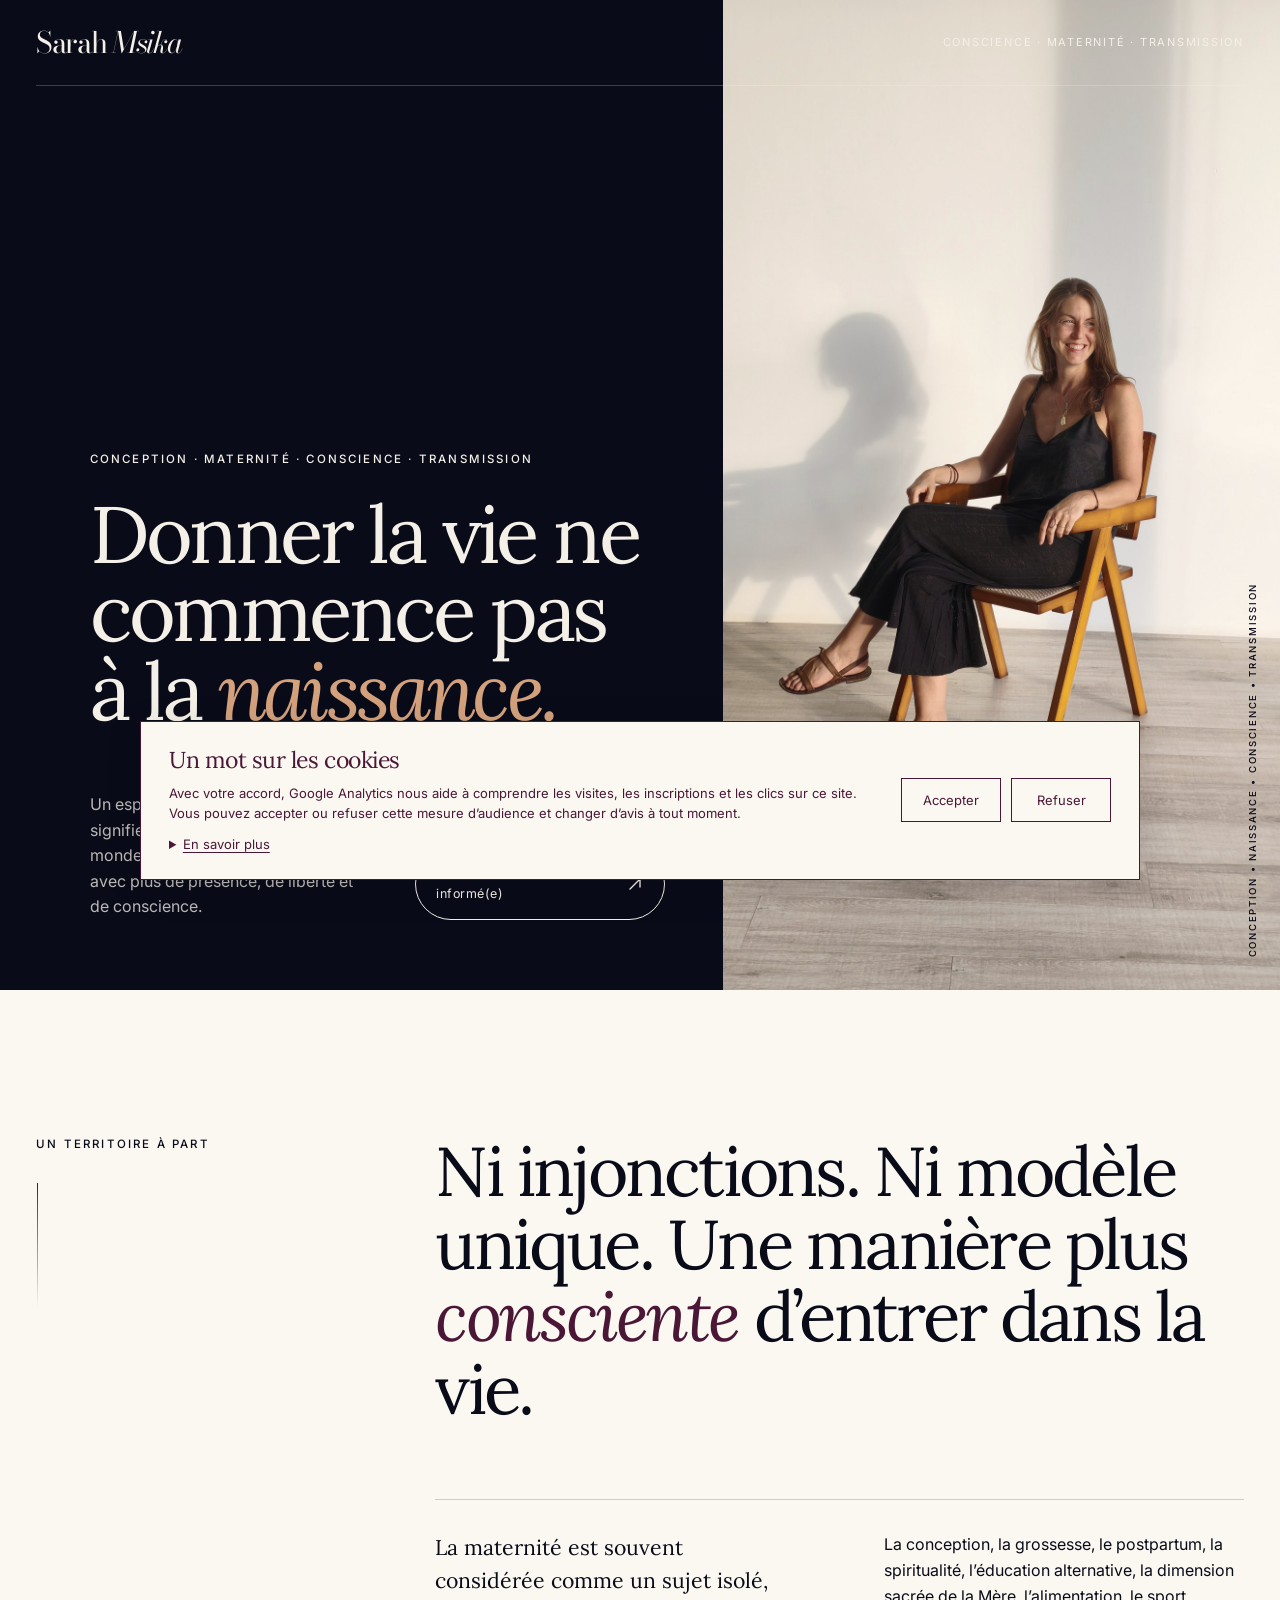
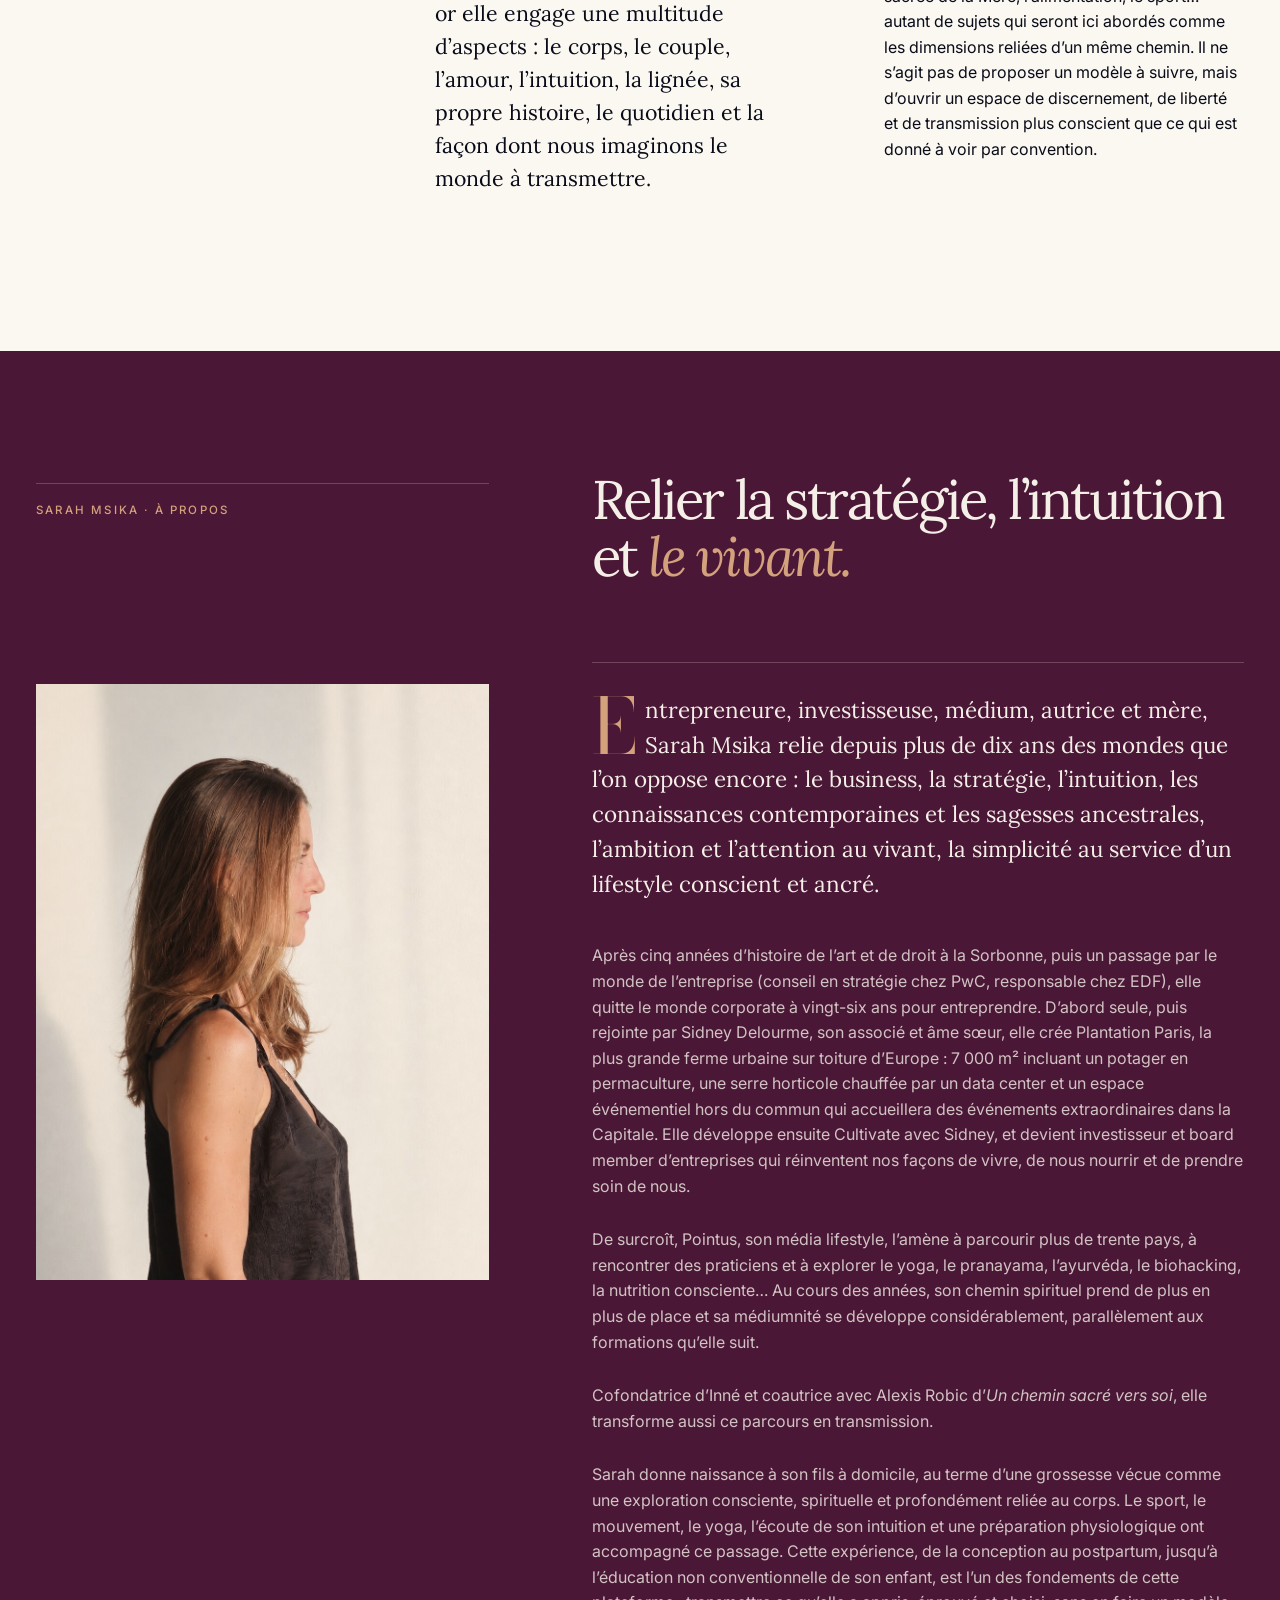
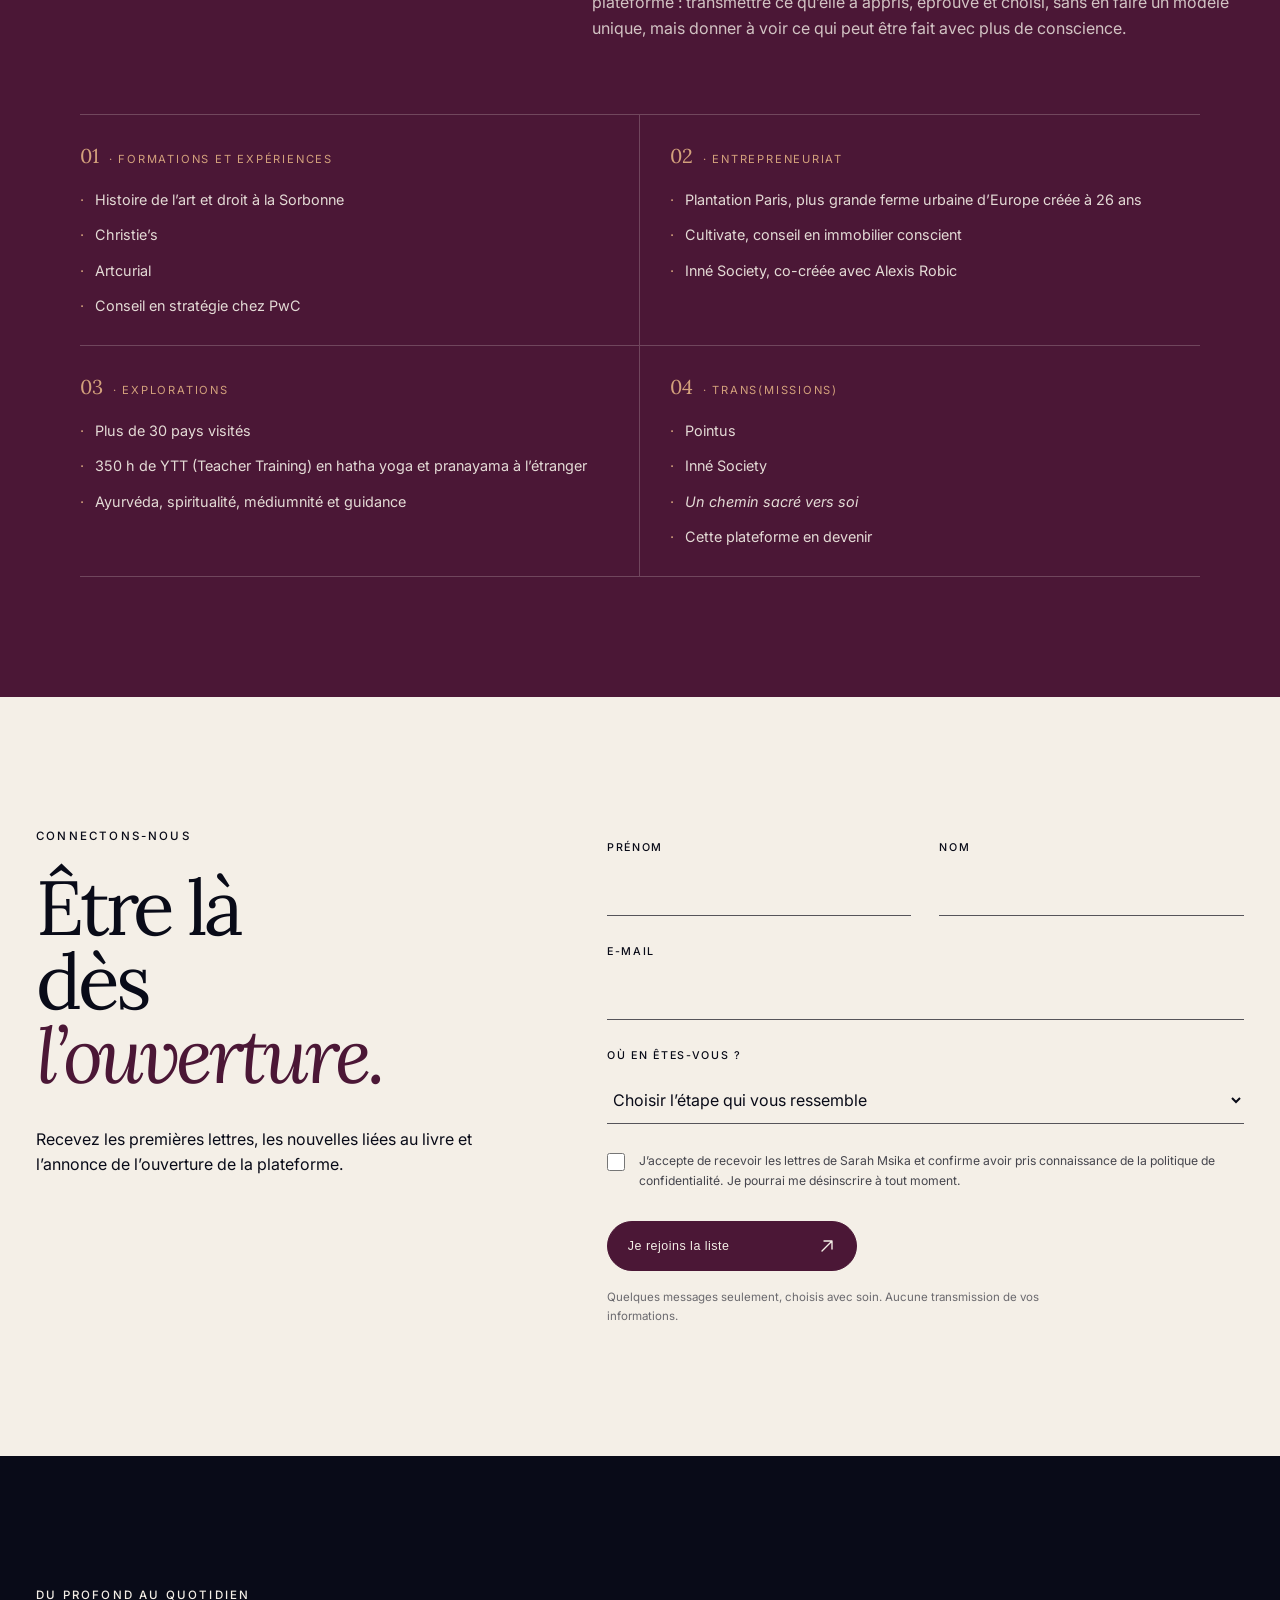
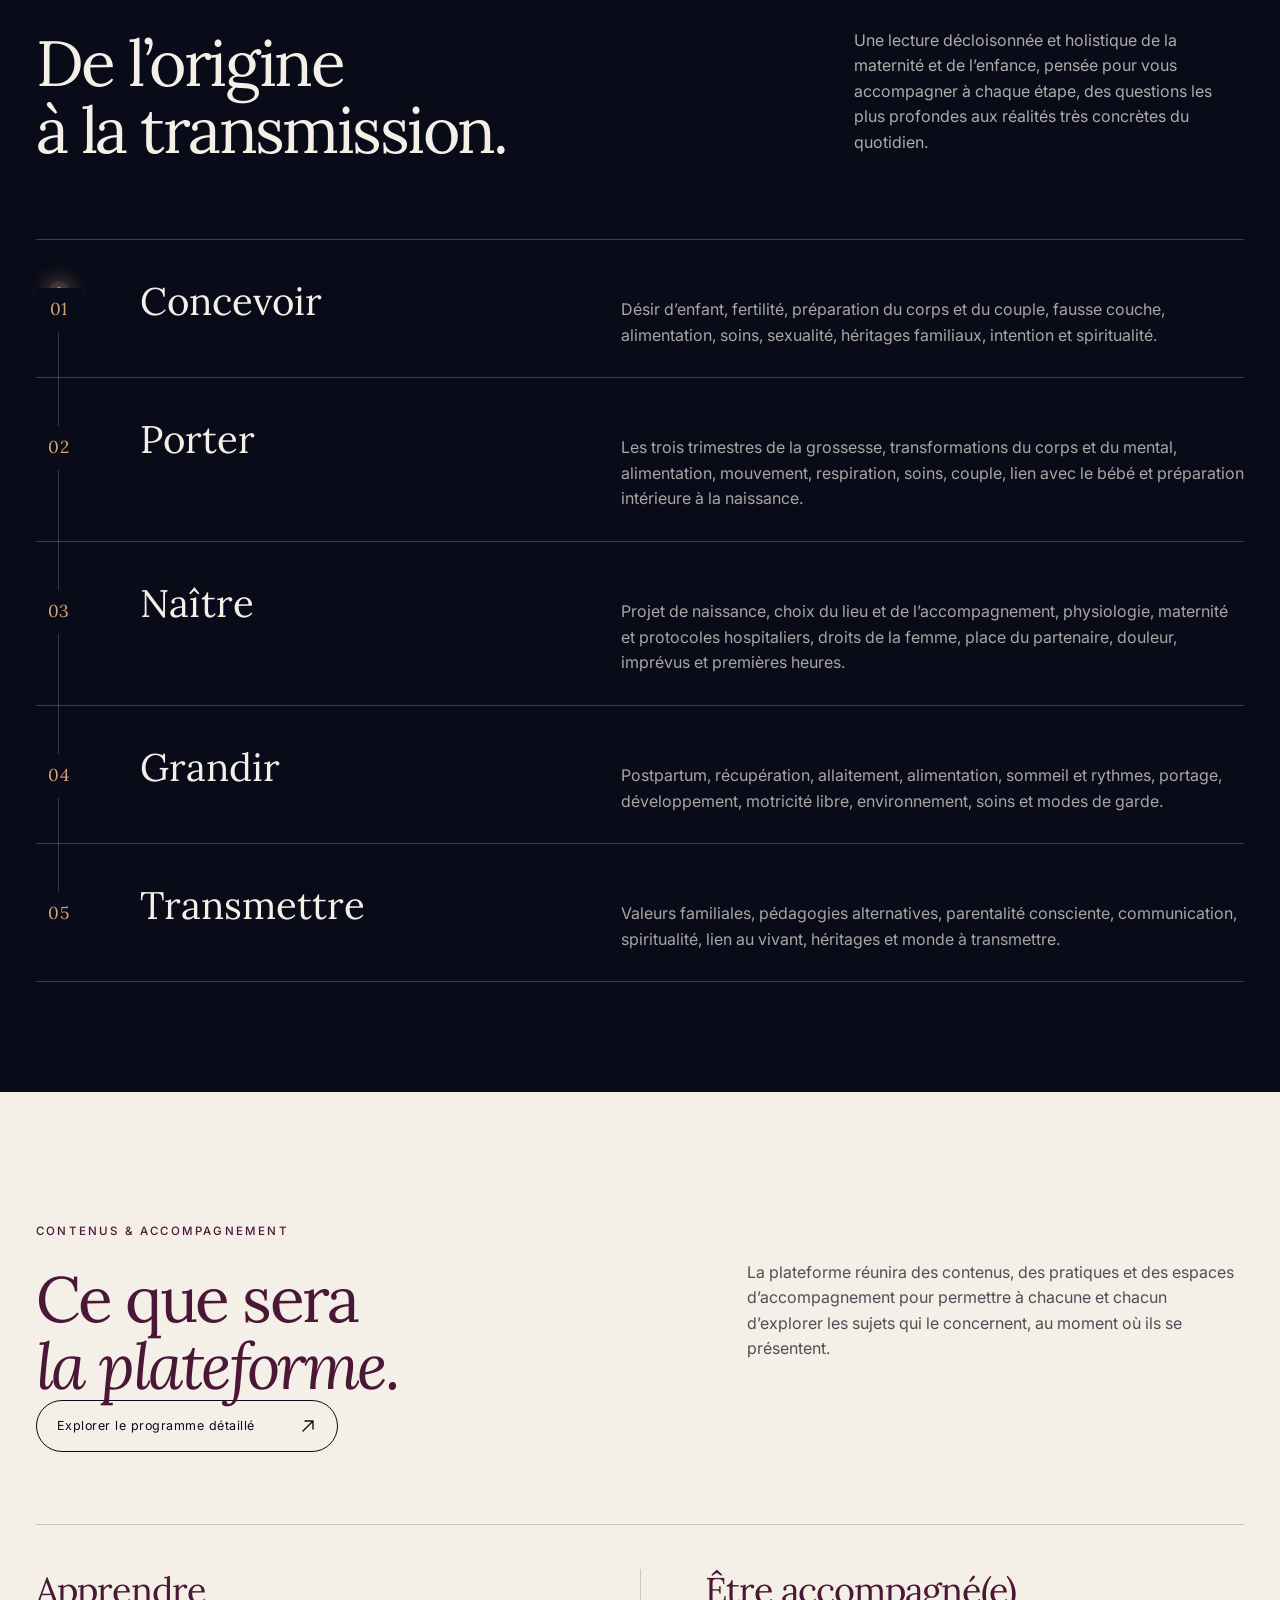
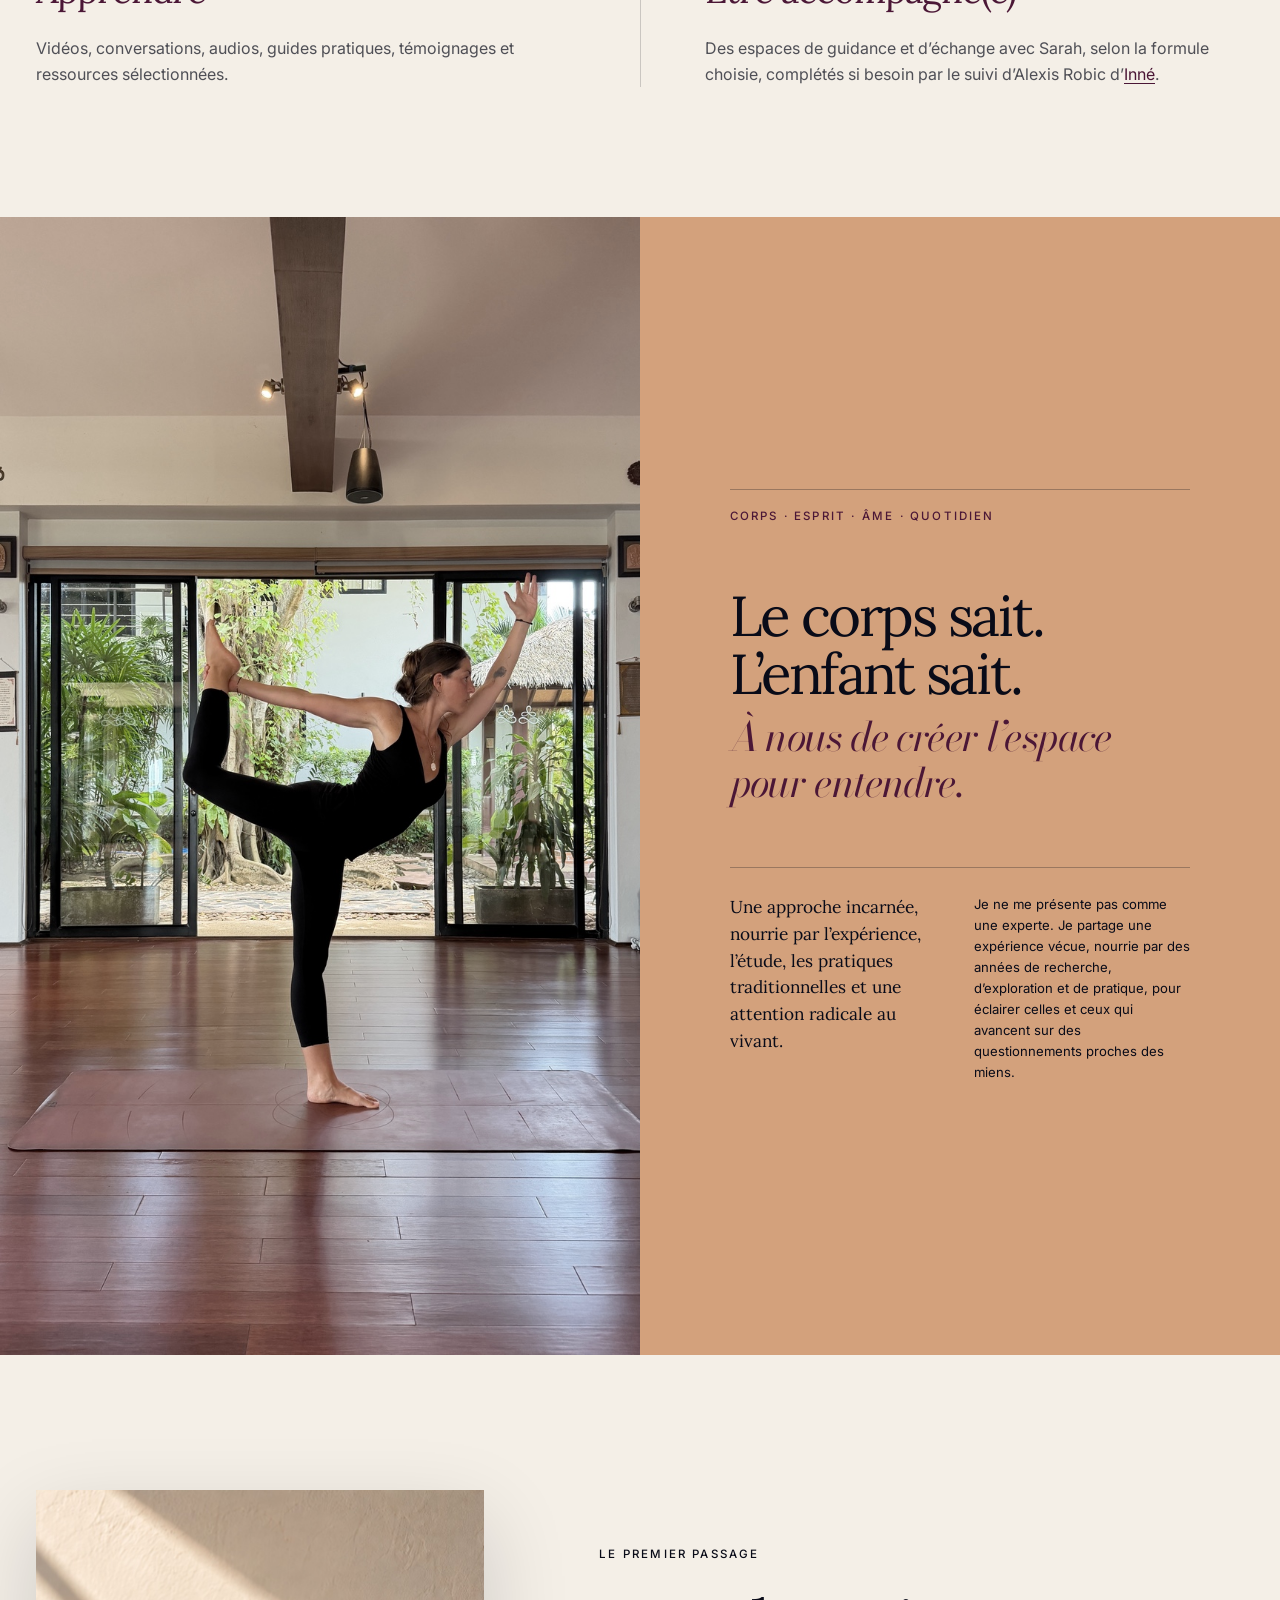
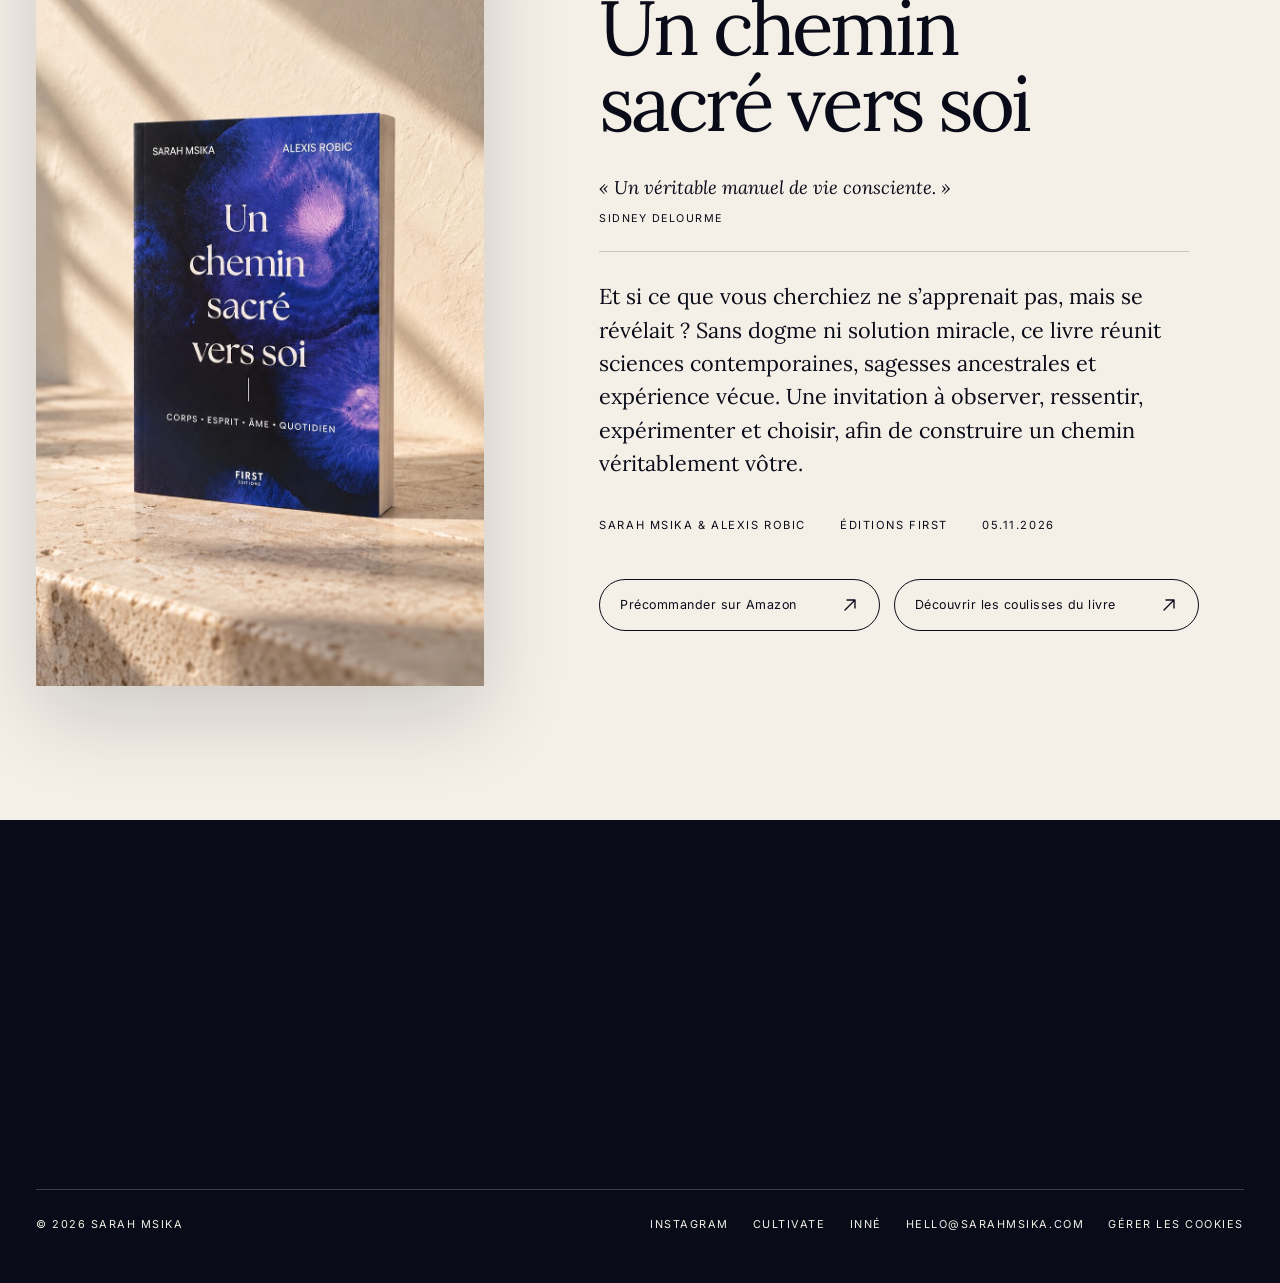
==== commit 2e695320: "Add detailed interactive programme page with progress navigation and presale interest form Reuse exi" ====
--- a/index.html
+++ b/index.html
@@ -738,6 +738,7 @@
           </div>
           <p class="platform-intro">La plateforme réunira des contenus, des pratiques et des espaces d’accompagnement pour permettre à chacune et chacun d’explorer les sujets qui le concernent, au moment où ils se présentent.</p>
         </div>
+        <p style="margin:0 0 42px"><a class="button button-dark" href="/programme/">Explorer le programme détaillé</a></p>
         <div class="platform-options">
           <article class="platform-option reveal">
             <h3>Apprendre</h3>
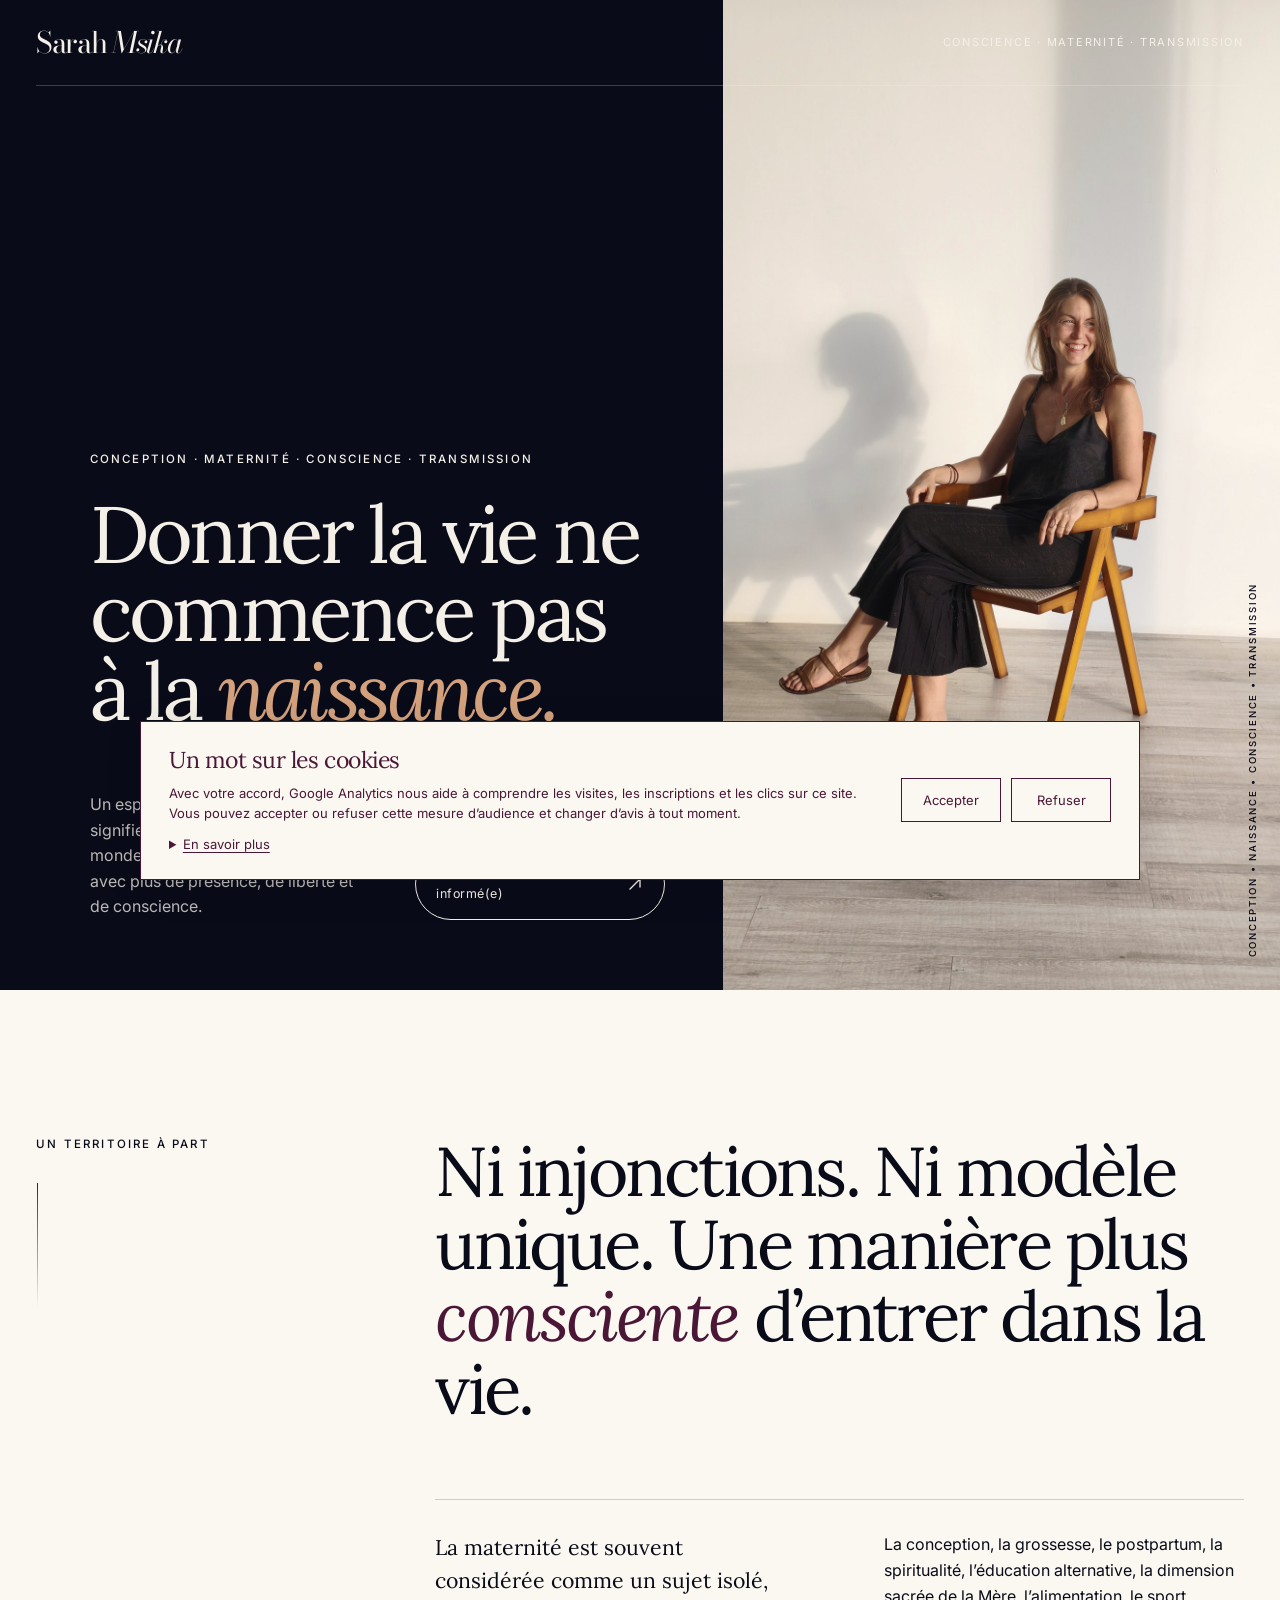
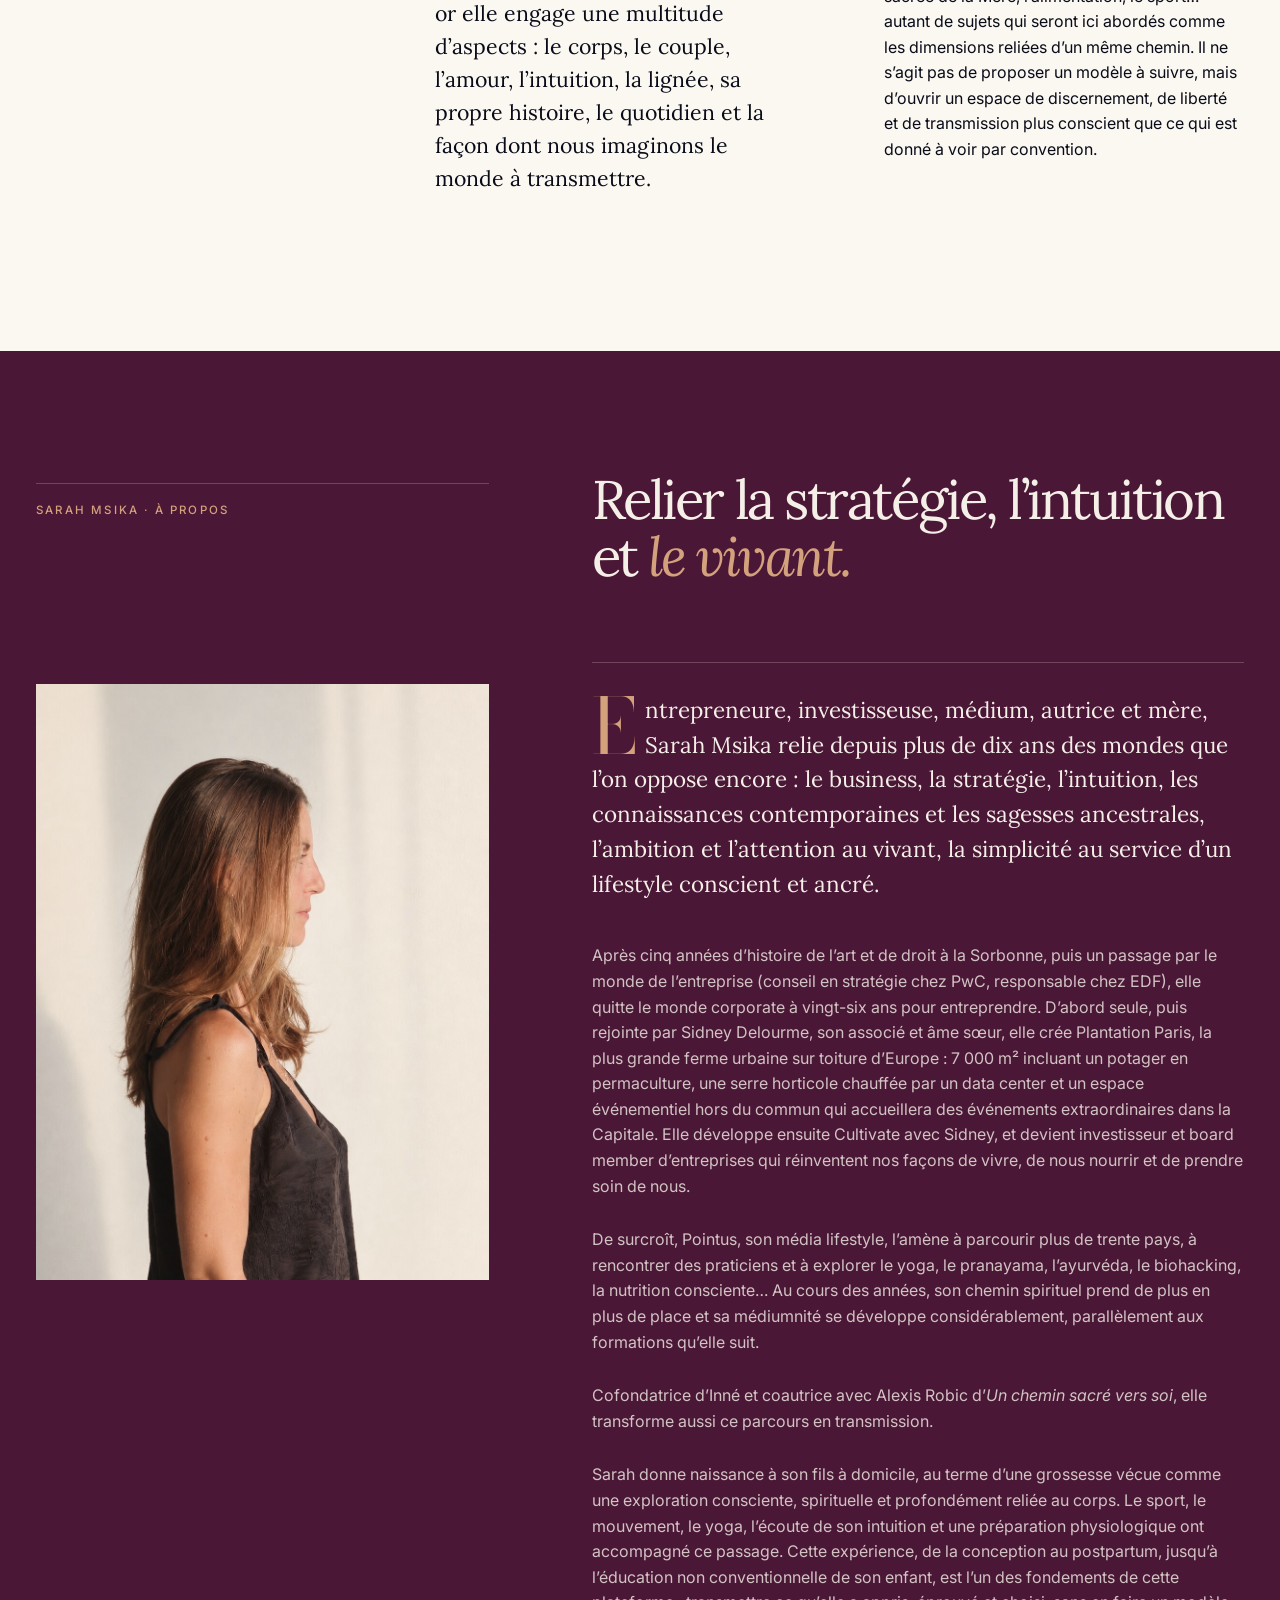
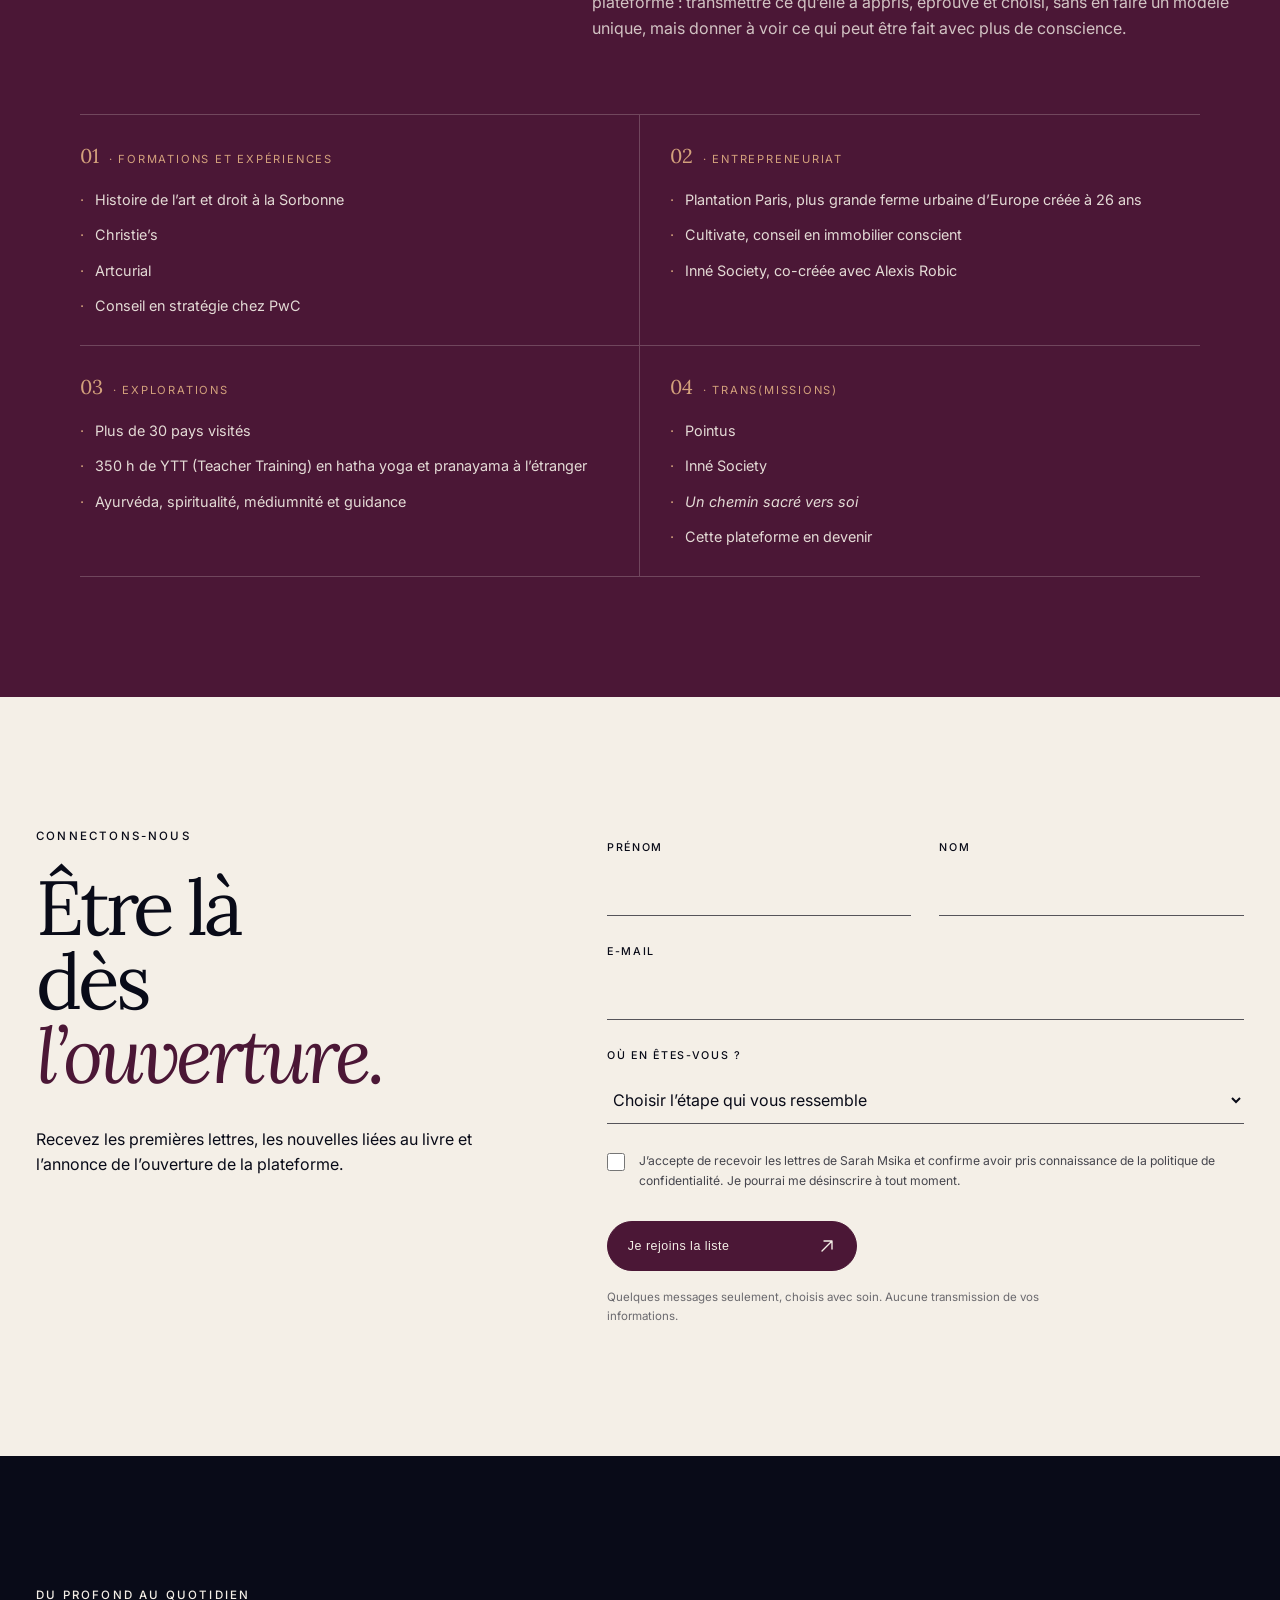
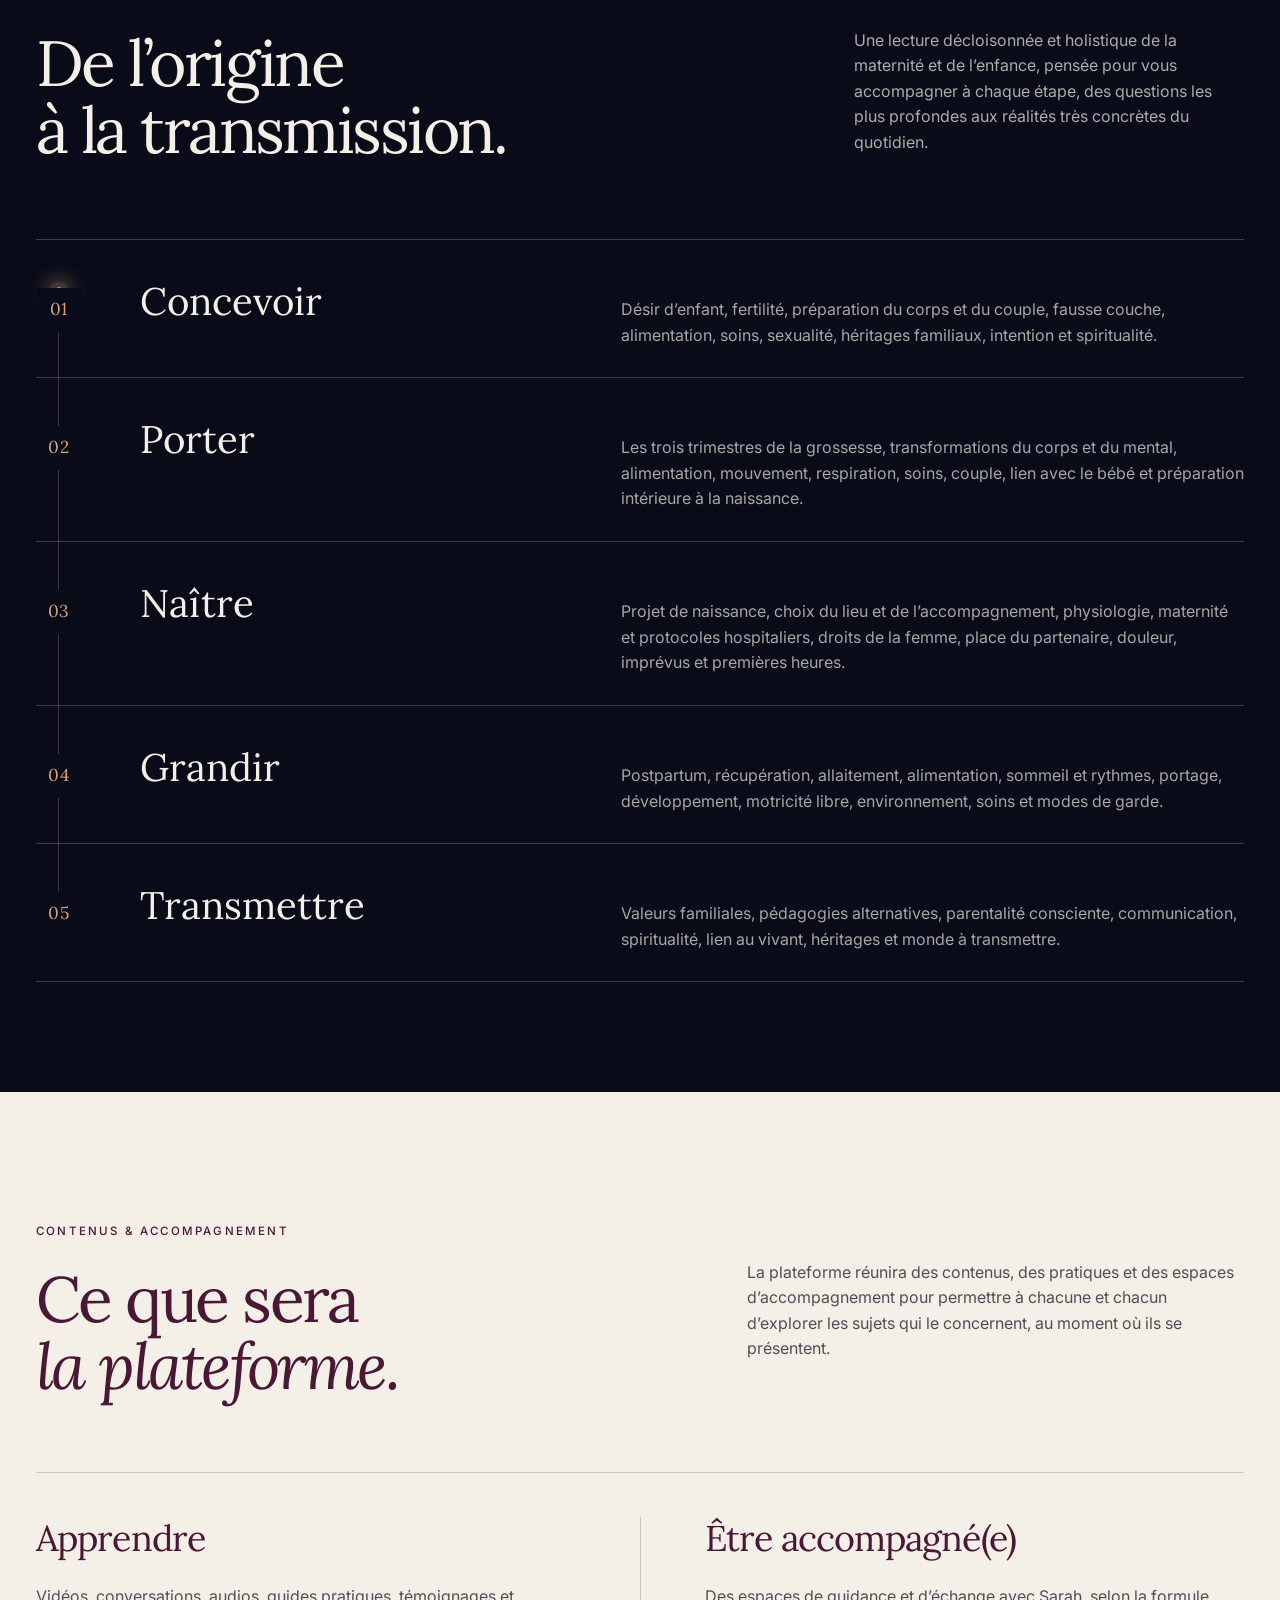
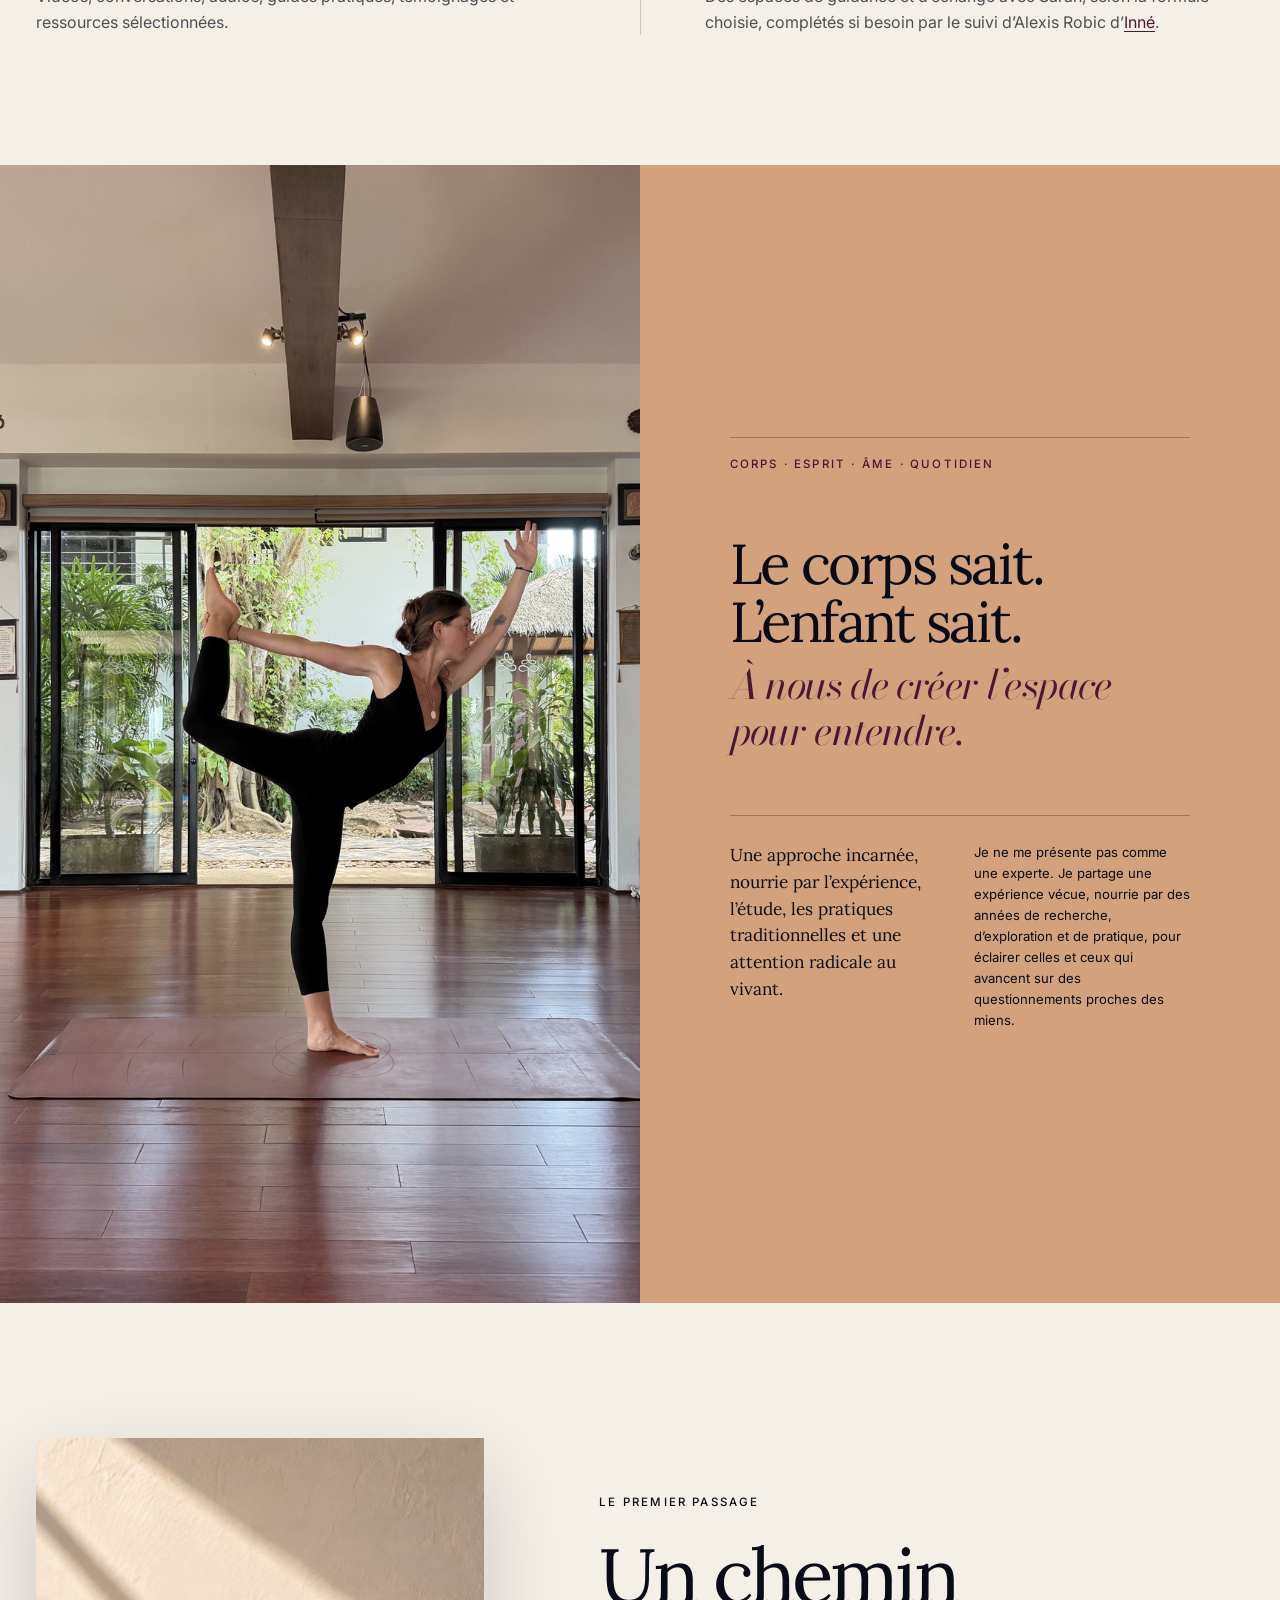
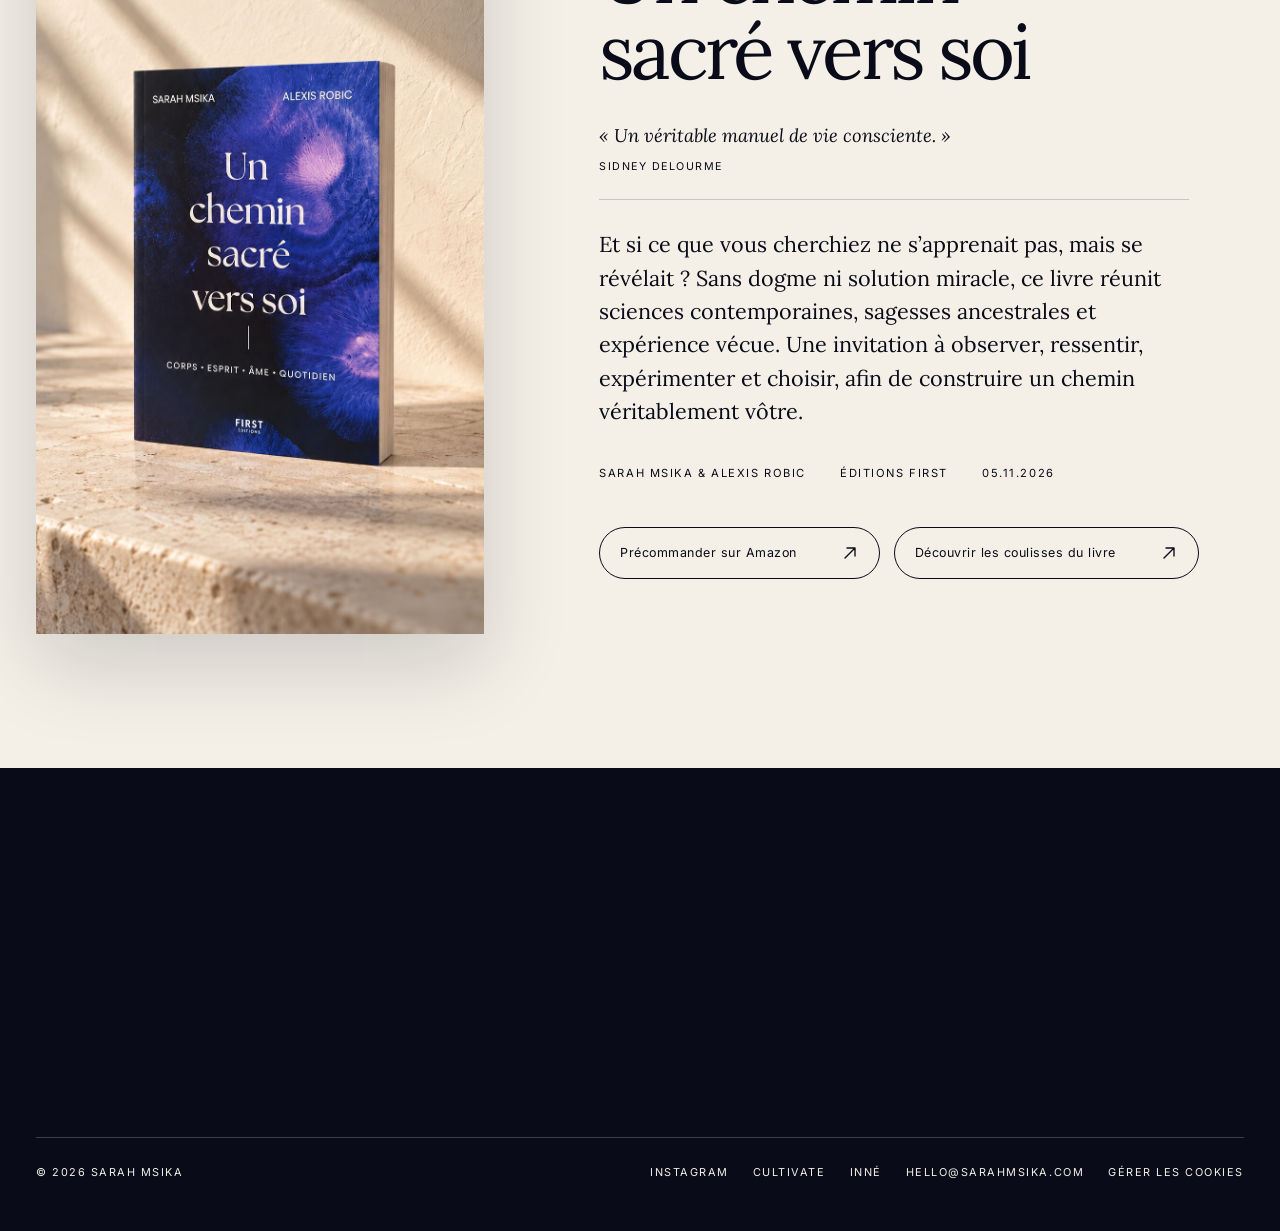
==== commit 9351d6c8: "Restore previous production site; withdraw unapproved programme page" ====
--- a/index.html
+++ b/index.html
@@ -738,7 +738,6 @@
           </div>
           <p class="platform-intro">La plateforme réunira des contenus, des pratiques et des espaces d’accompagnement pour permettre à chacune et chacun d’explorer les sujets qui le concernent, au moment où ils se présentent.</p>
         </div>
-        <p style="margin:0 0 42px"><a class="button button-dark" href="/programme/">Explorer le programme détaillé</a></p>
         <div class="platform-options">
           <article class="platform-option reveal">
             <h3>Apprendre</h3>
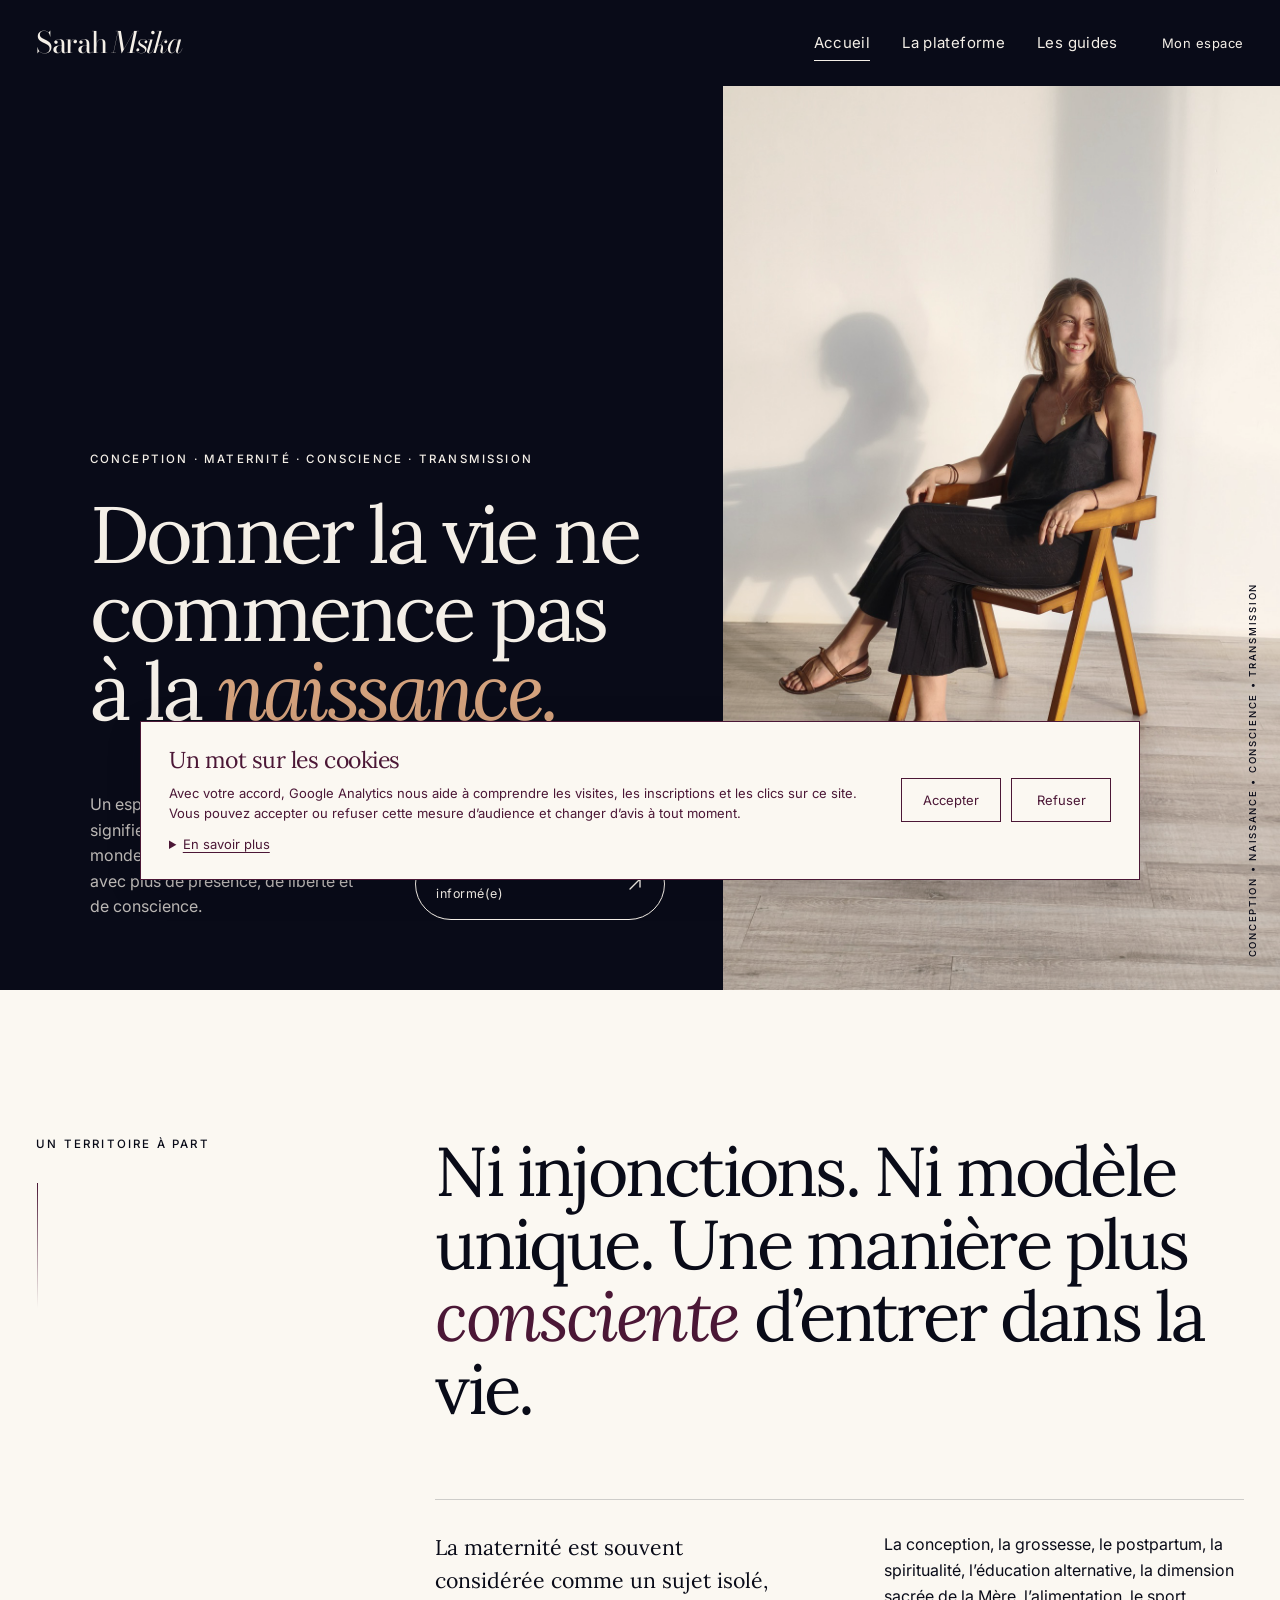
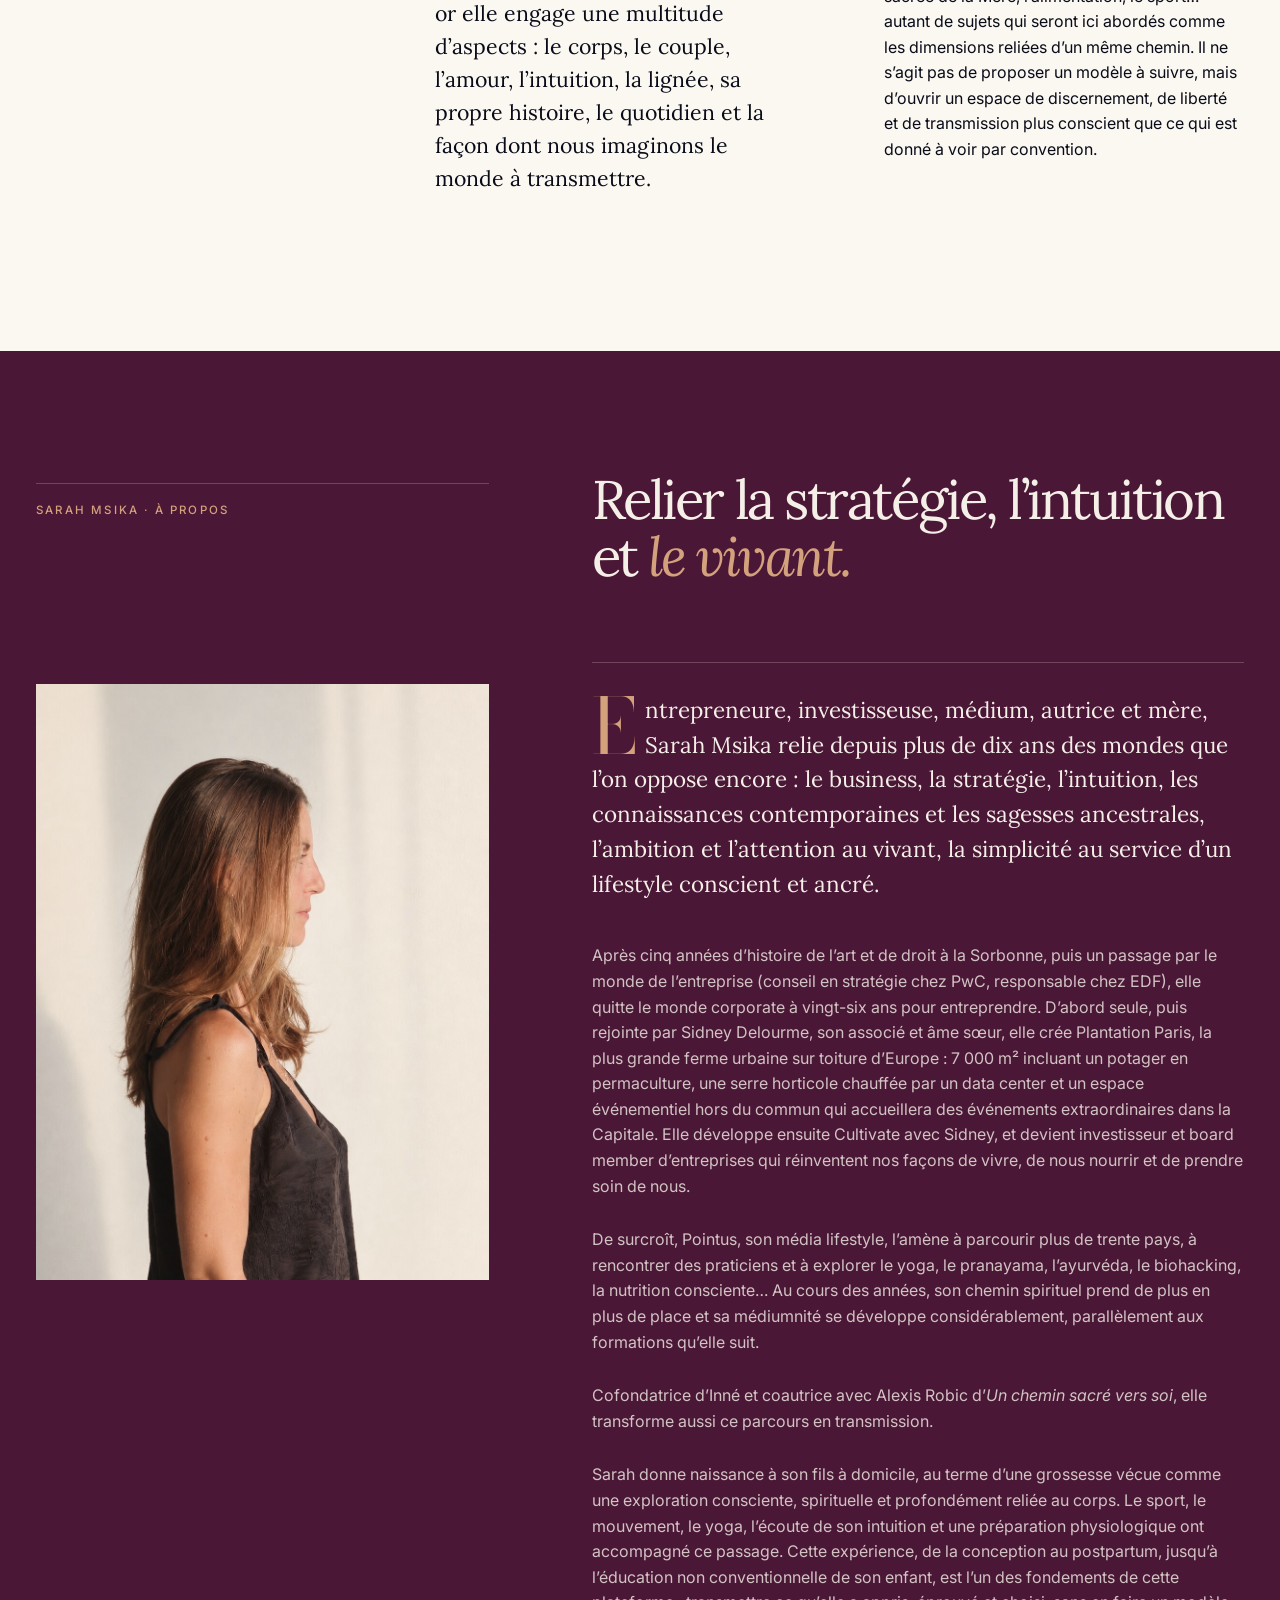
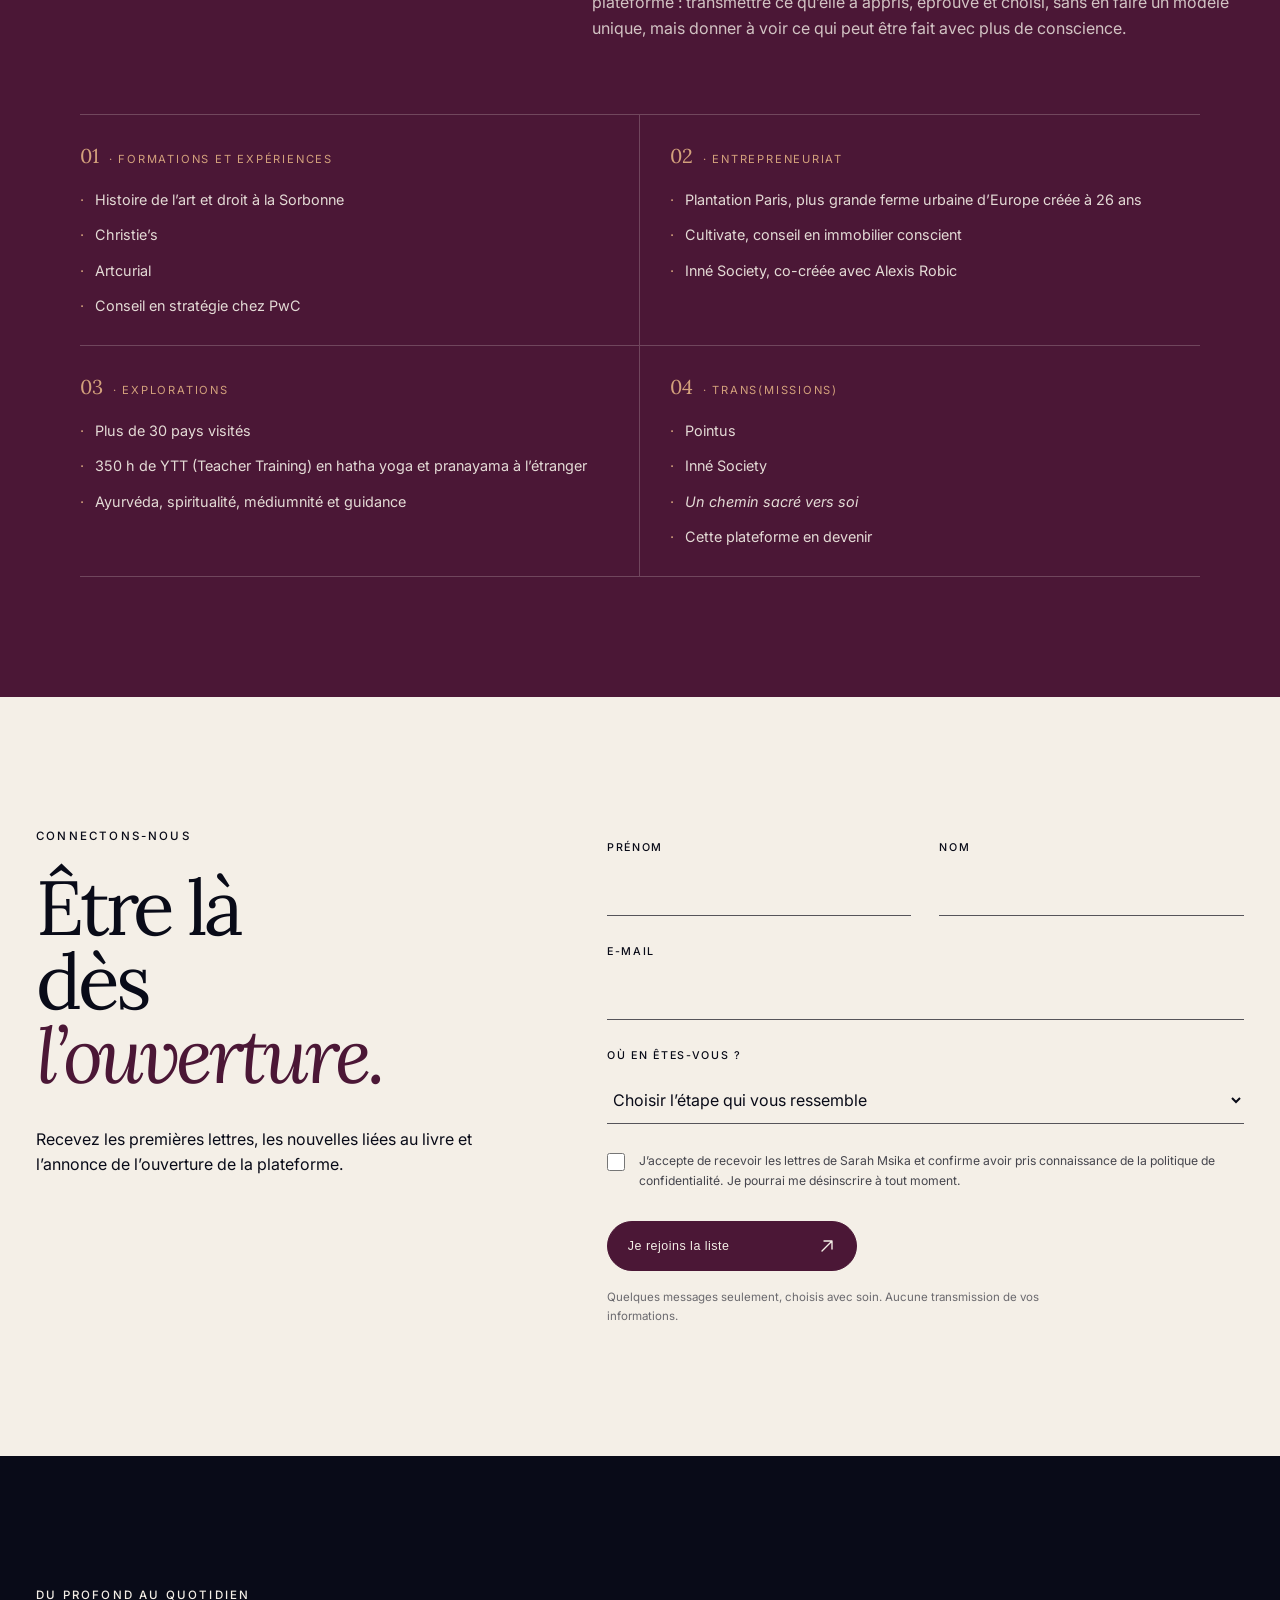
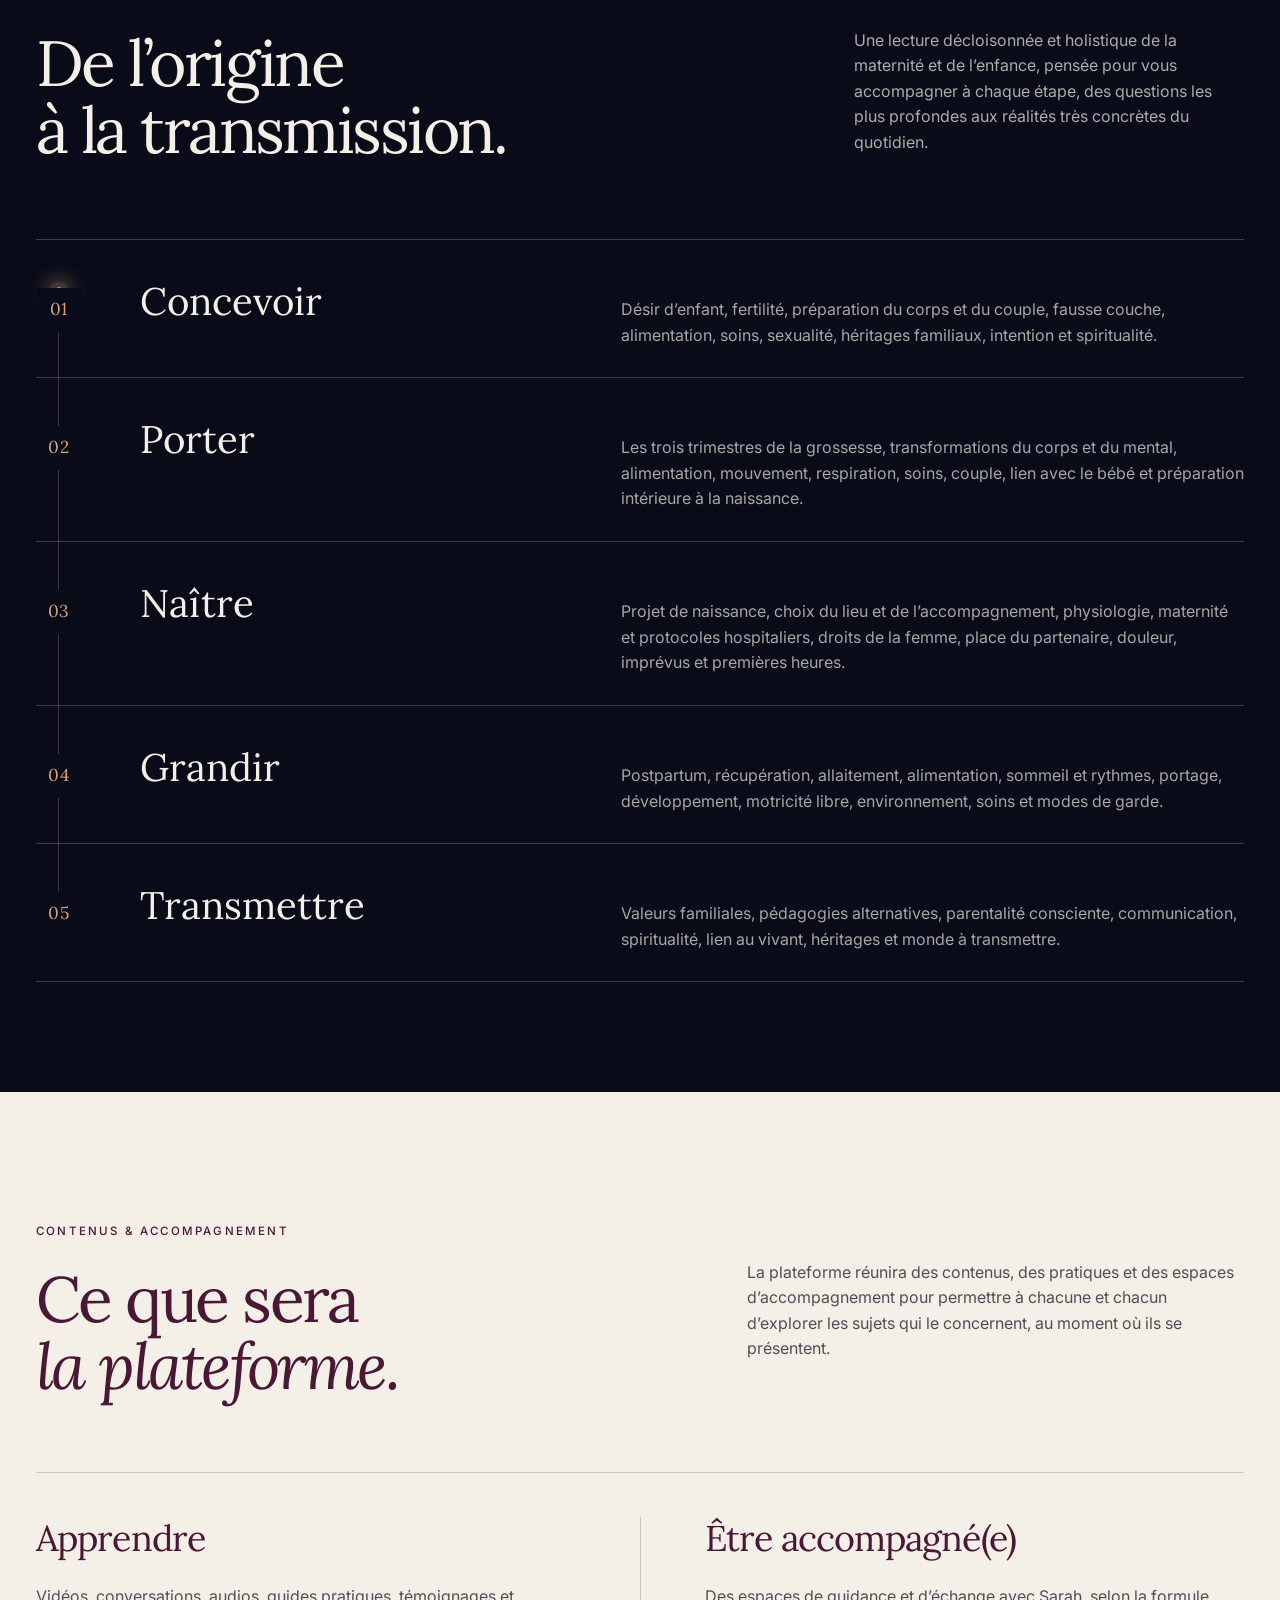
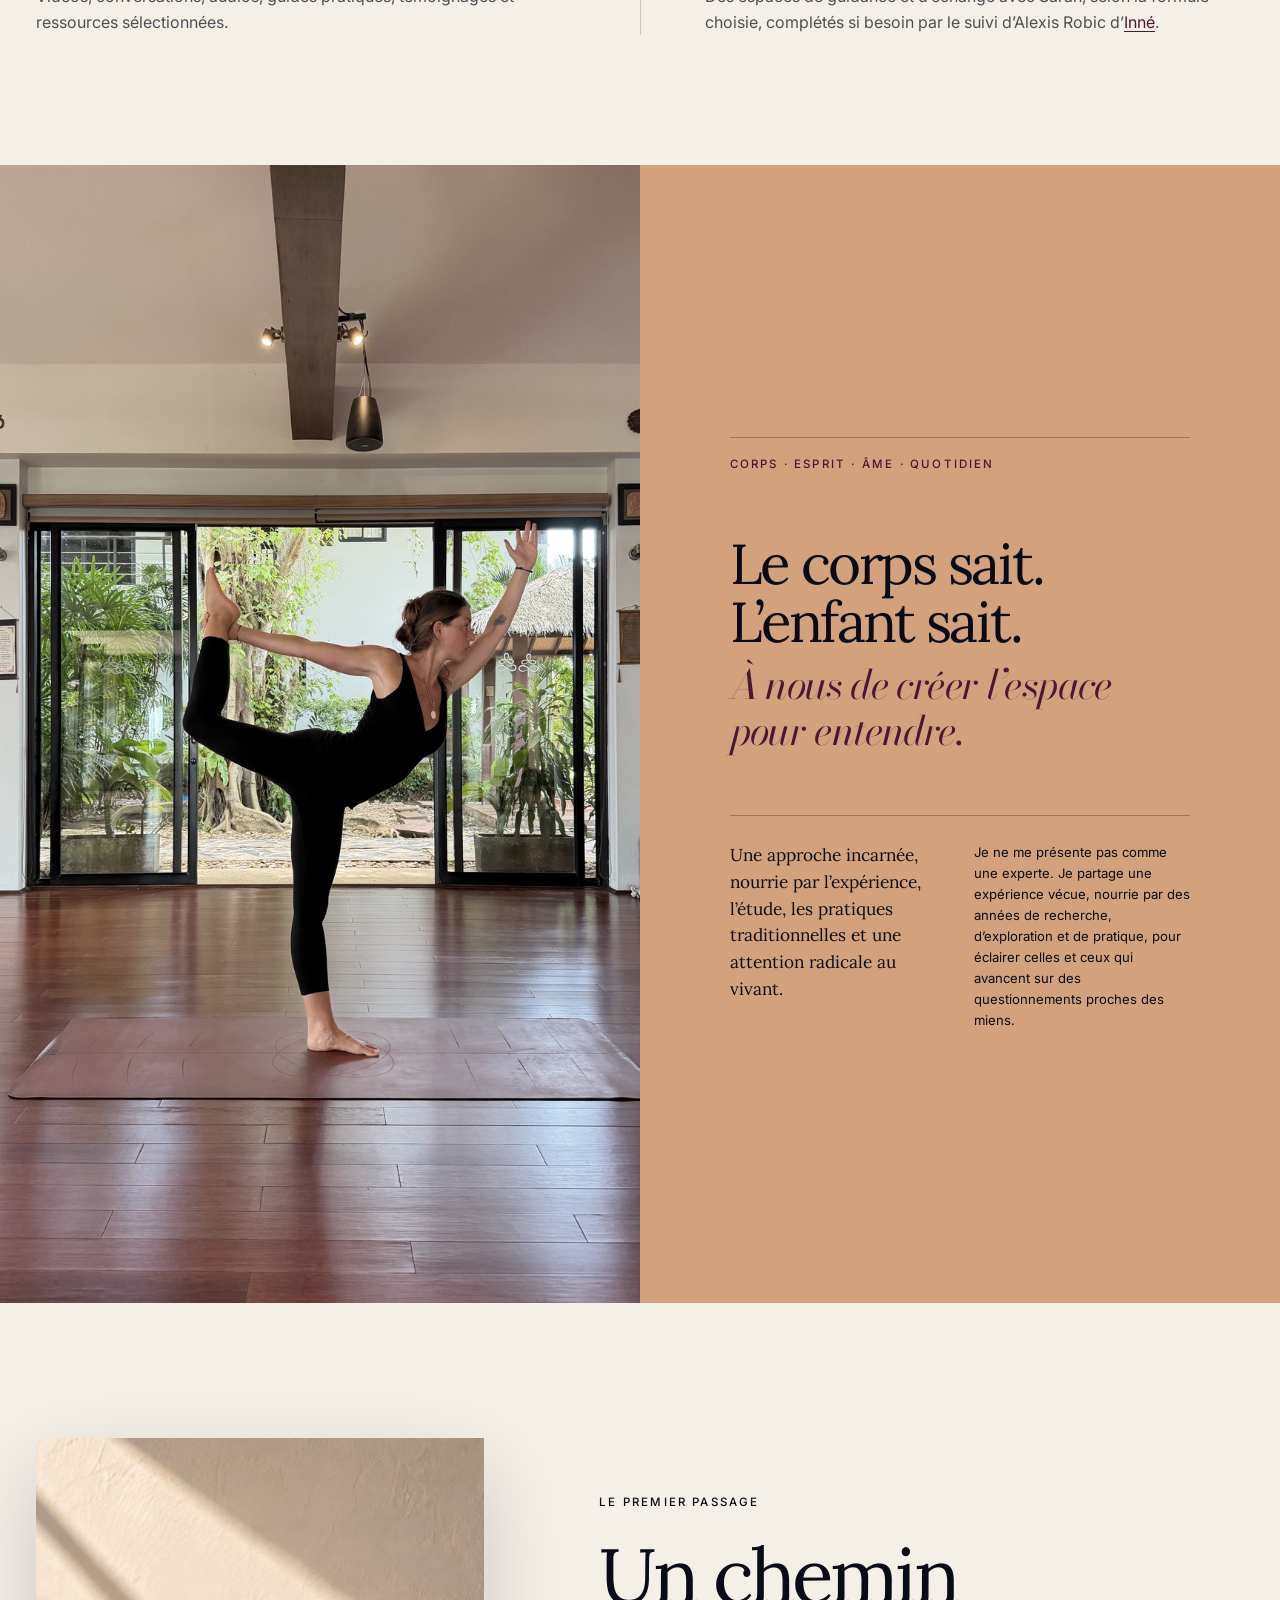
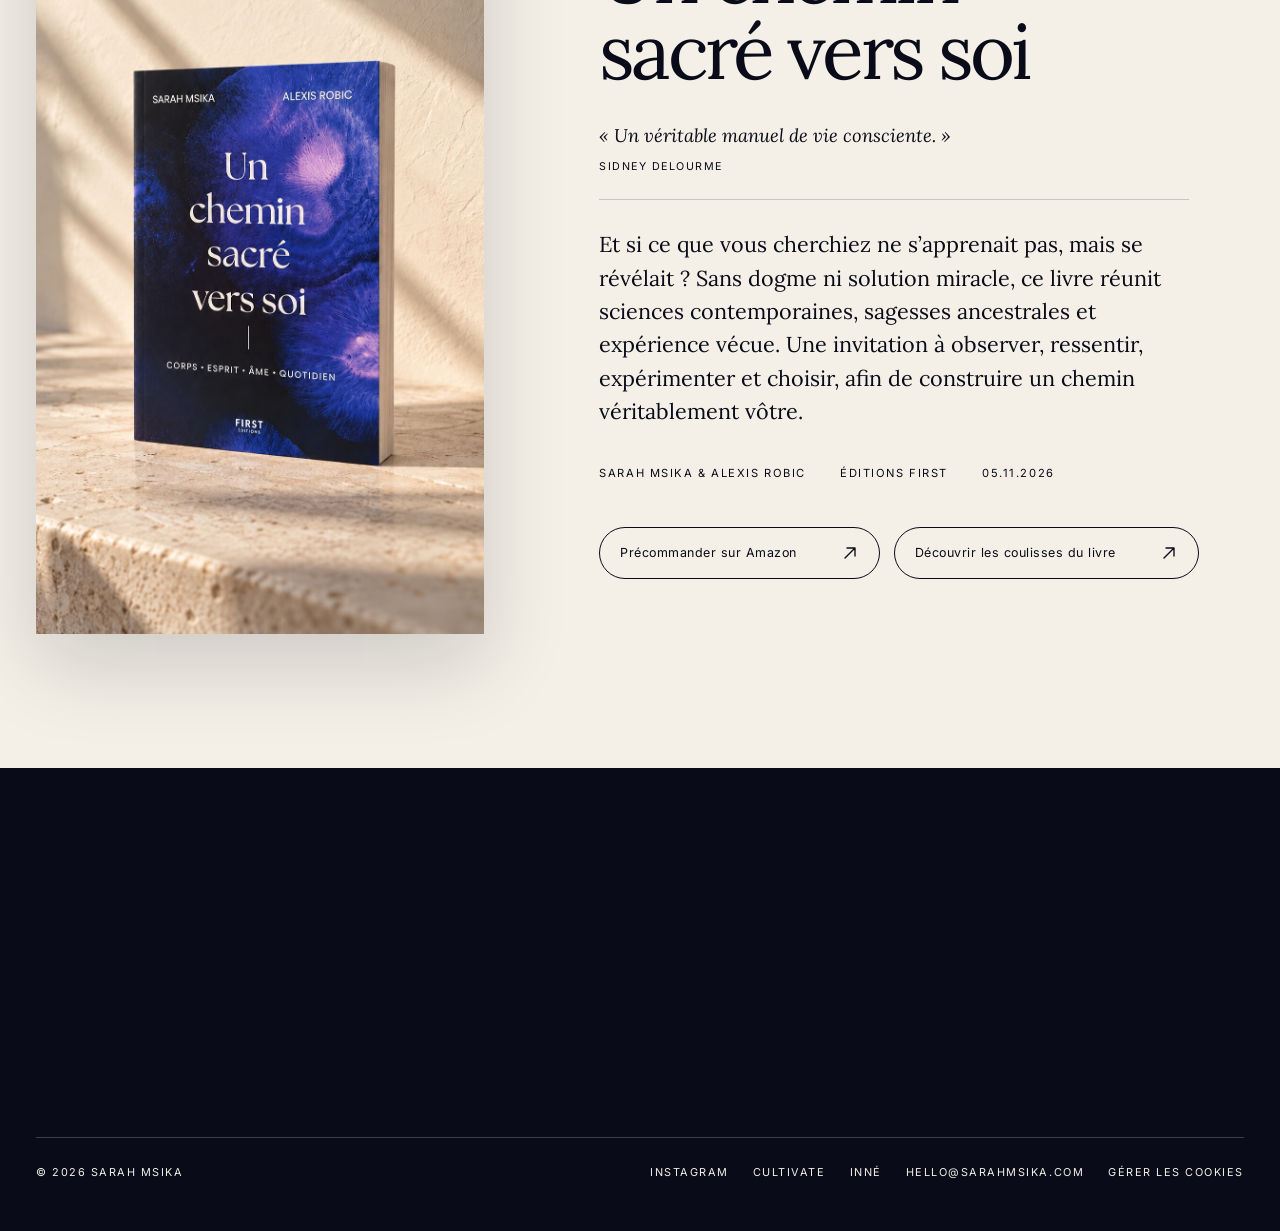
==== commit bcc0053b: "Prepare approved navigation, platform and guide pages" ====
--- a/index.html
+++ b/index.html
@@ -570,7 +570,20 @@
   </style>
   <link rel="stylesheet" href="assets/analytics.css">
   <script src="assets/analytics.js" defer></script>
-</head>
+<style id="home-menu-visibility">
+header{background:#090b18;color:#f4efe7;width:100%}
+header .nav{border-bottom:0;min-height:86px}
+header .brand{color:#f4efe7}
+header .approved-menu{display:flex;align-items:center;background:transparent;border:0;border-radius:0;box-shadow:none;padding:0;gap:32px;font-family:var(--sans);font-size:15px;font-weight:400;letter-spacing:.025em;color:#f4efe7}
+header .approved-menu a{position:relative;display:inline-flex;align-items:center;min-height:44px;color:inherit;opacity:1;text-decoration:none;text-shadow:none}
+header .approved-menu a::after{content:"";position:absolute;left:0;right:0;bottom:4px;height:1px;background:currentColor;transform:scaleX(0);transform-origin:left;transition:transform .2s ease}
+header .approved-menu a[aria-current=page]{text-decoration:none}
+header .approved-menu a[aria-current=page]::after,header .approved-menu a:hover::after{transform:scaleX(1)}
+header .approved-menu a:focus-visible{outline:1px solid currentColor;outline-offset:5px}
+header .approved-menu a:last-child{border:0;padding-left:0;margin-left:12px;font-size:13px;letter-spacing:.04em}
+@media(max-width:760px){header .nav{padding-top:16px;padding-bottom:12px;gap:12px}header .approved-menu{width:100%;justify-content:space-between;gap:8px 14px;font-size:14px}header .approved-menu a:last-child{margin-left:0;font-size:12px}}
+@media(max-width:390px){header .approved-menu{gap:6px 10px;font-size:13px}header .approved-menu a:last-child{font-size:11px}}
+</style></head>
 <body>
   <nav class="page-tracker" aria-label="Progression dans la page">
     <div class="shell tracker-inner">
@@ -594,7 +607,7 @@
   <header>
     <div class="shell nav">
       <a class="brand" href="#top"><span>Sarah</span> <em>Msika</em></a>
-      <span class="nav-note">Conscience · Maternité · Transmission</span>
+      <nav class="approved-menu" aria-label="Navigation principale"><a href="/" aria-current="page">Accueil</a><a href="/plateforme/">La plateforme</a><a href="/guides/">Les guides</a><a href="/espace/">Mon espace</a></nav>
     </div>
   </header>
 
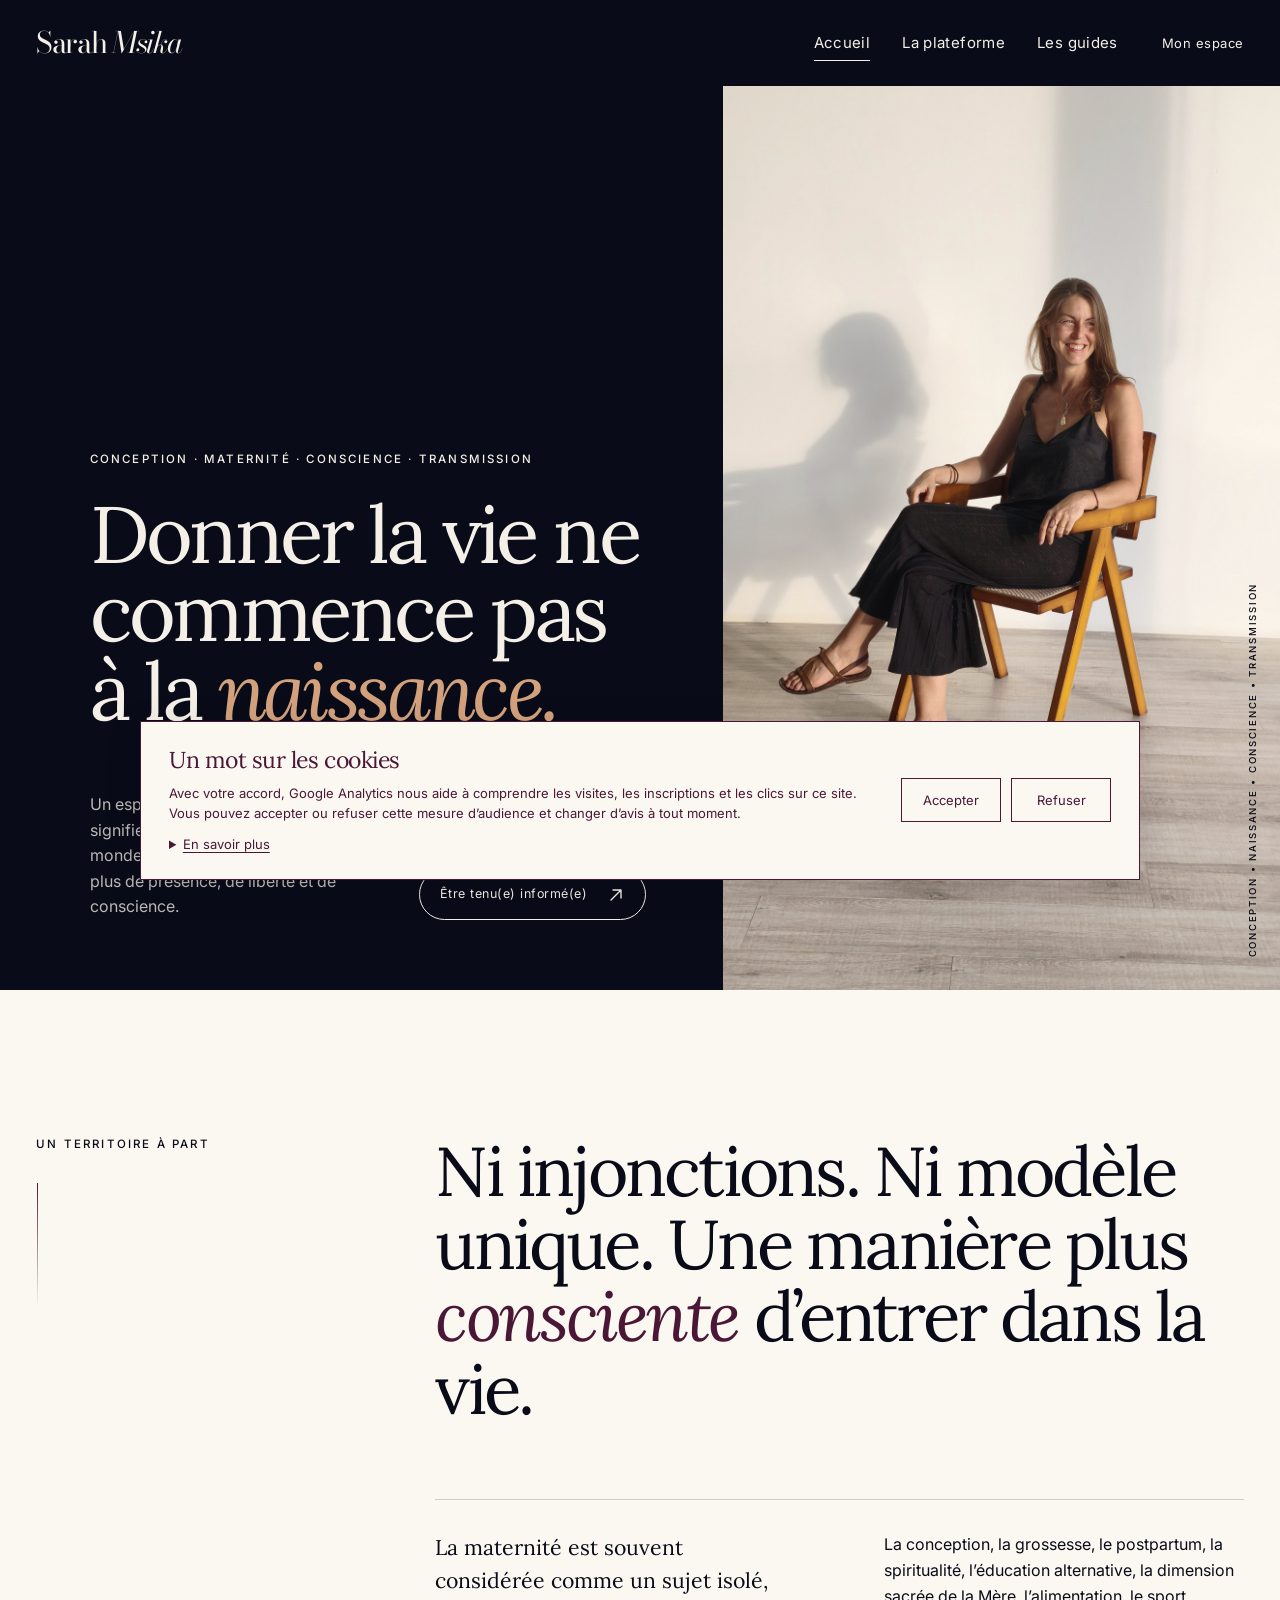
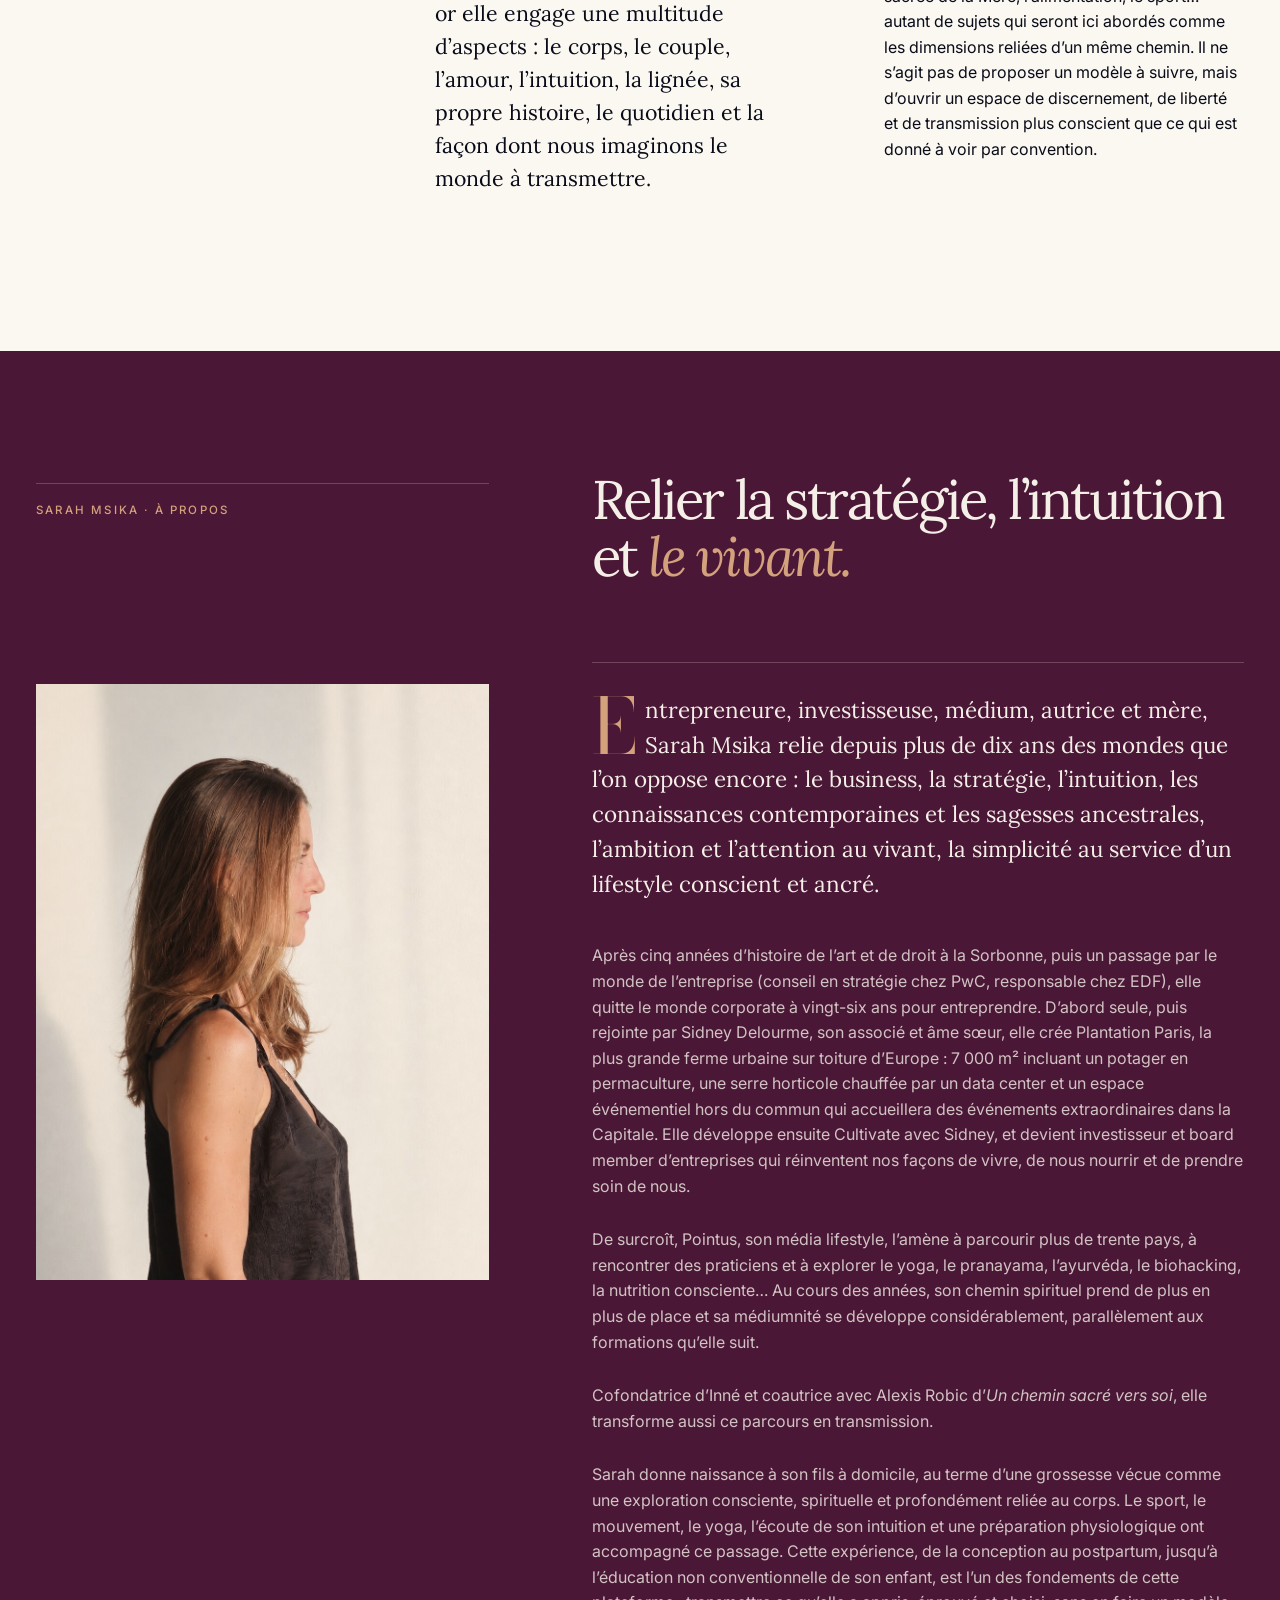
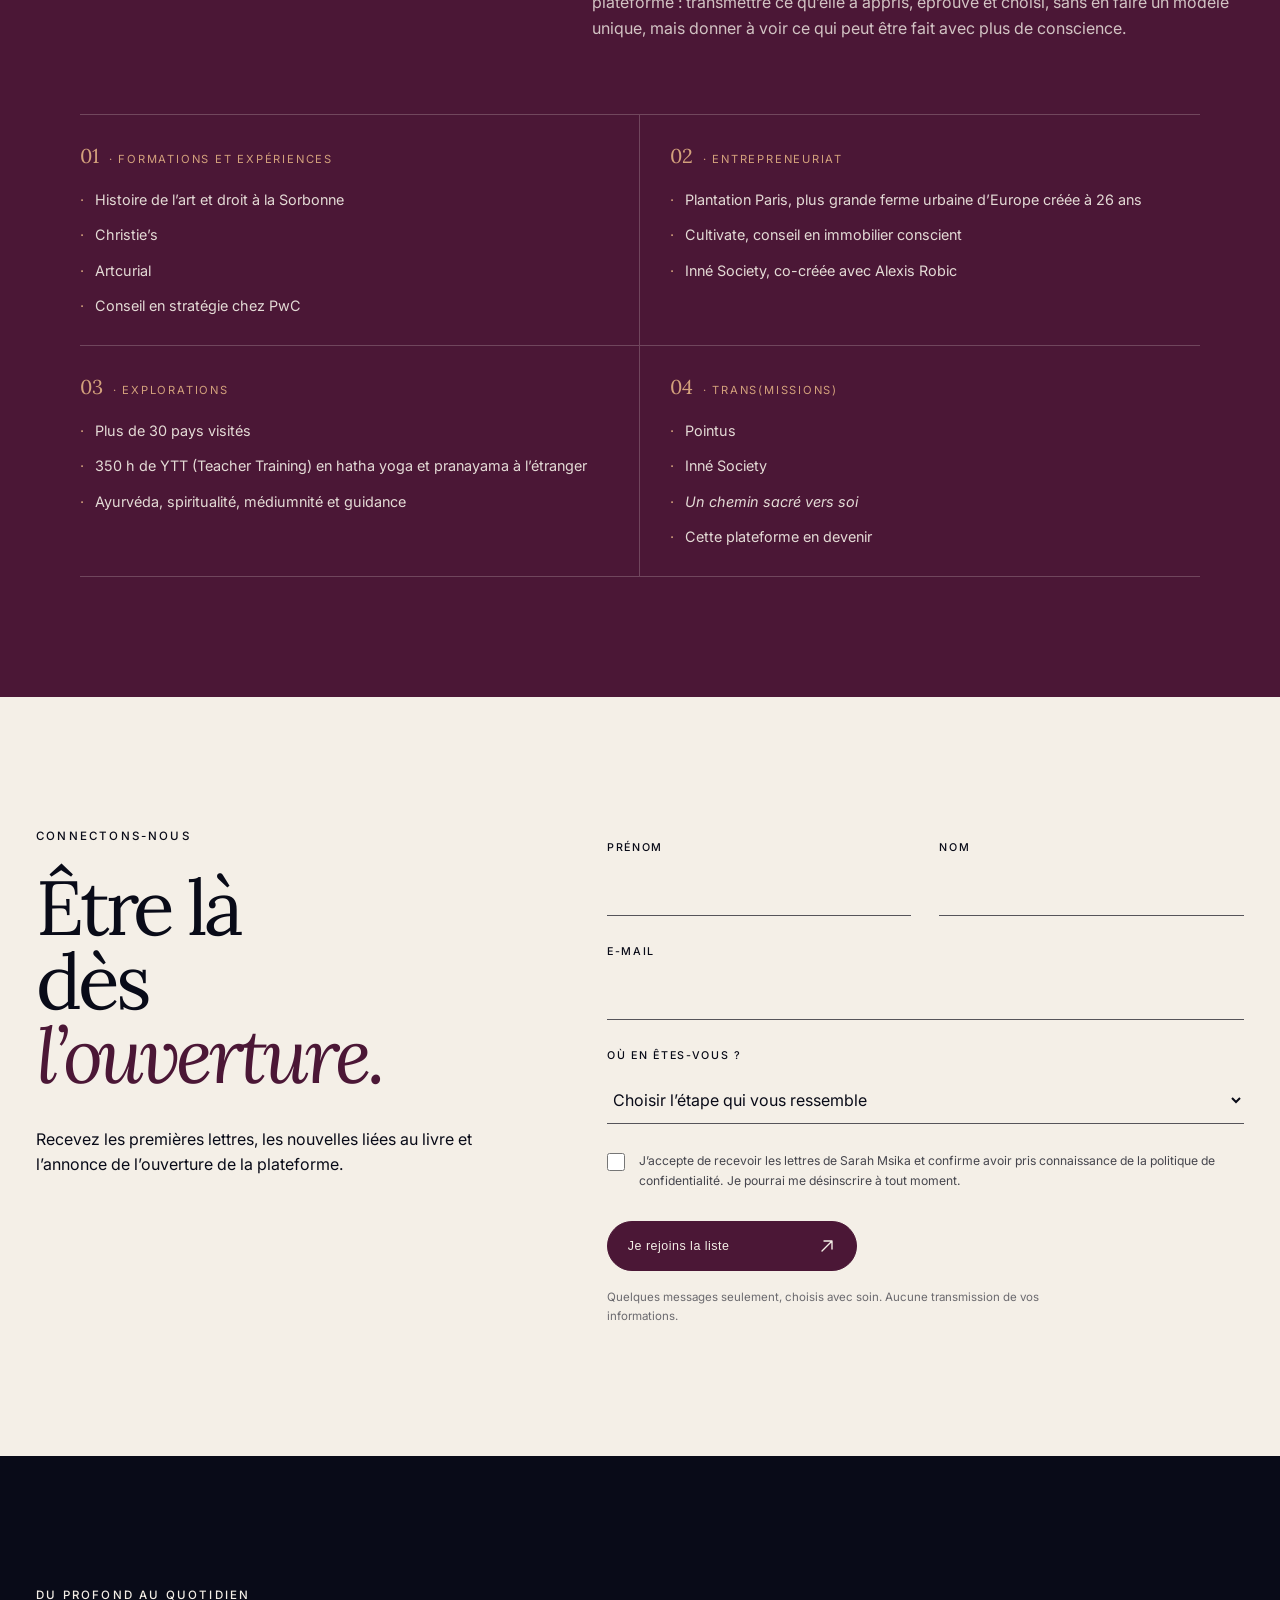
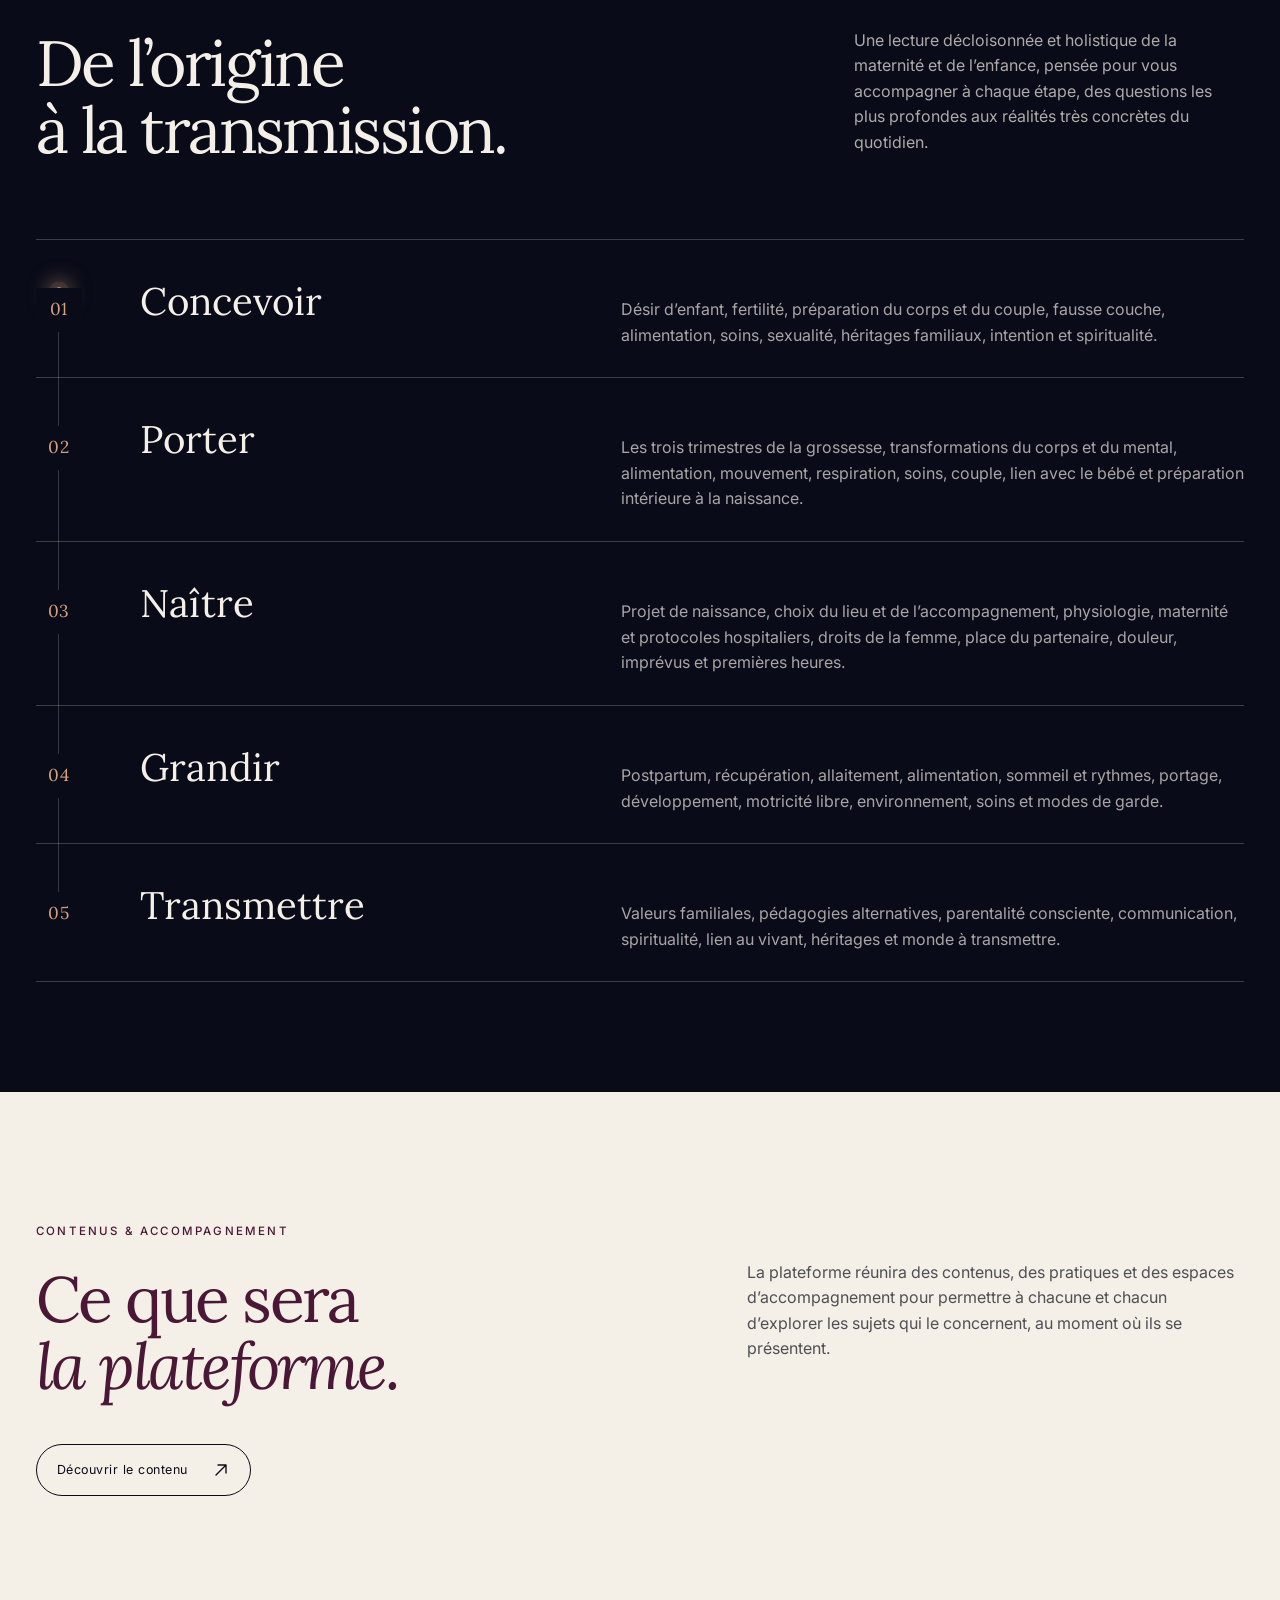
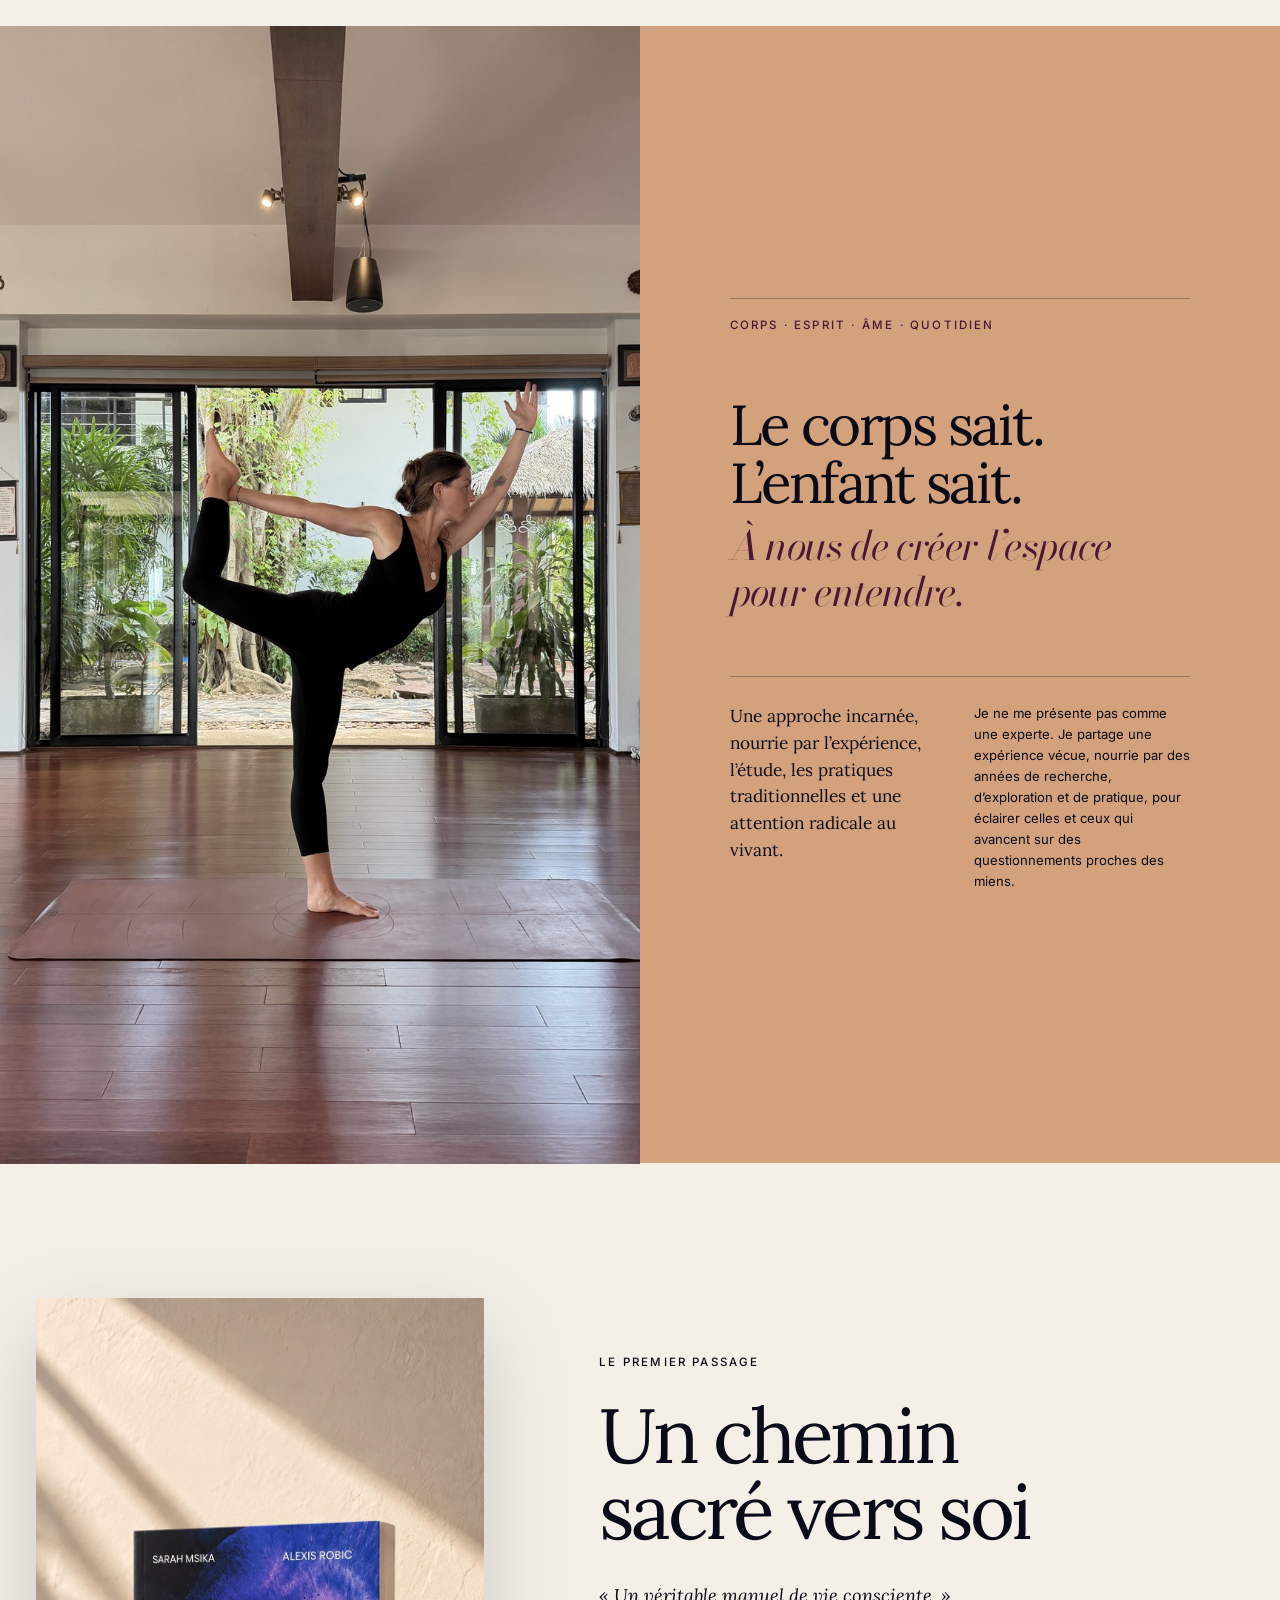
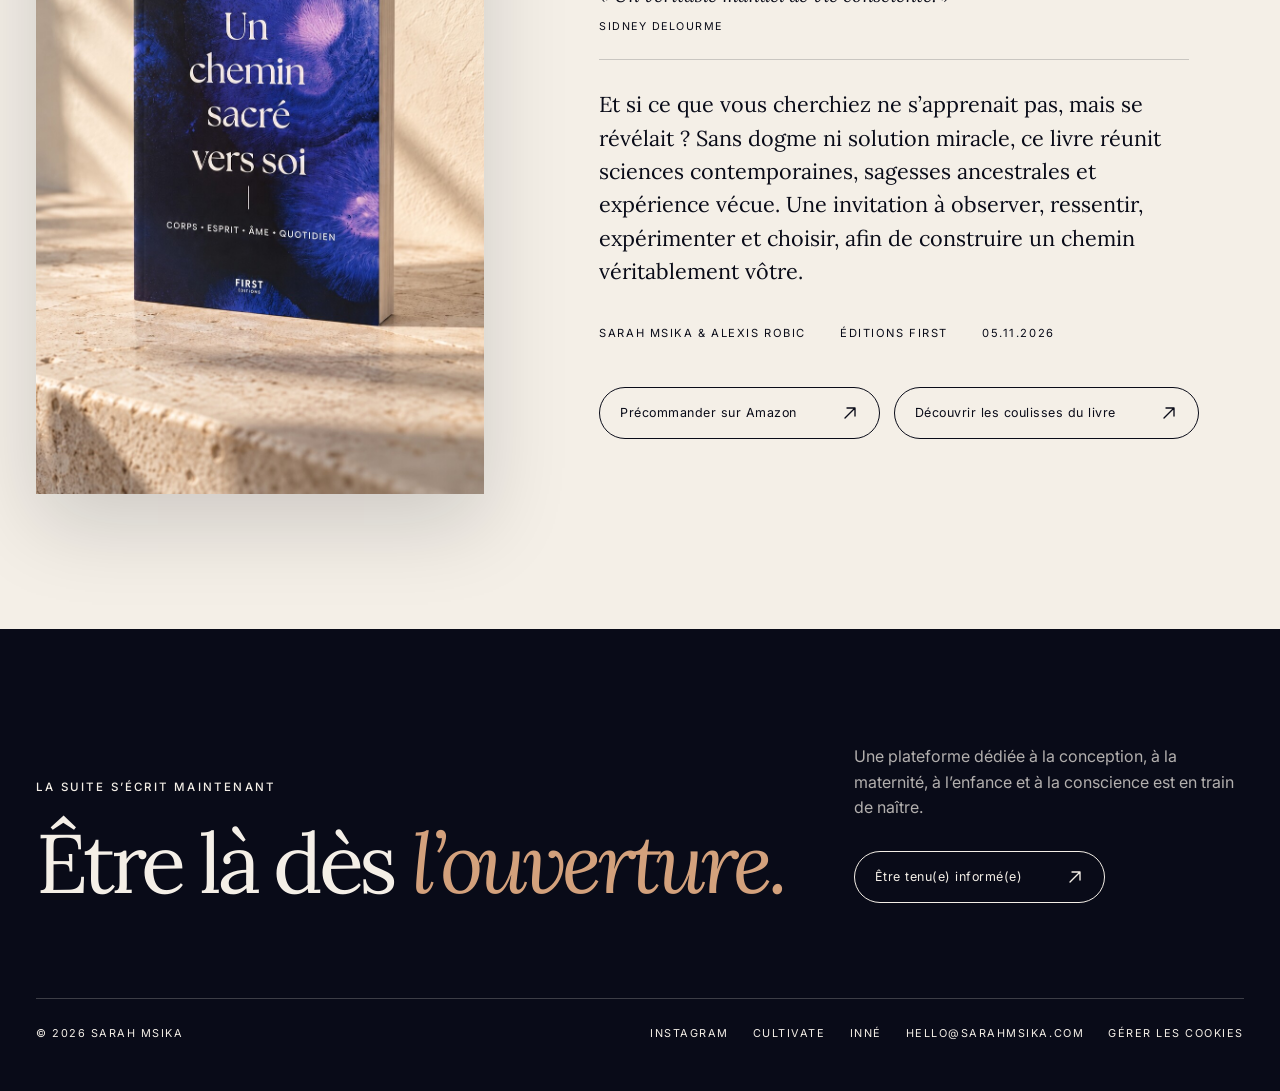
==== commit 97cf69b7: "Keep navigation visible and simplify homepage platform call to action" ====
--- a/index.html
+++ b/index.html
@@ -583,27 +583,21 @@
 header .approved-menu a:last-child{border:0;padding-left:0;margin-left:12px;font-size:13px;letter-spacing:.04em}
 @media(max-width:760px){header .nav{padding-top:16px;padding-bottom:12px;gap:12px}header .approved-menu{width:100%;justify-content:space-between;gap:8px 14px;font-size:14px}header .approved-menu a:last-child{margin-left:0;font-size:12px}}
 @media(max-width:390px){header .approved-menu{gap:6px 10px;font-size:13px}header .approved-menu a:last-child{font-size:11px}}
+</style><style id="home-navigation-final">
+:root{--site-header-height:86px}
+header{position:fixed;top:0;left:0;z-index:100;background:#090b18}
+header .nav{flex-wrap:wrap}
+.hero-copy{min-width:0;padding-top:max(150px,calc(var(--site-header-height) + 32px))}
+.hero-bottom{display:flex;flex-wrap:wrap;gap:24px 32px;align-items:flex-end}
+.hero-bottom>p{flex:1 1 250px;min-width:0}
+.hero-bottom>.button{flex:0 1 auto;min-width:0;width:max-content;max-width:100%;gap:20px;line-height:1.5;white-space:normal;box-sizing:border-box}
+.platform-discover{margin-top:44px}
+.platform-discover .button{min-width:0;max-width:100%;gap:24px}
+main section[id]{scroll-margin-top:calc(var(--site-header-height) + 20px)}
+@media(max-width:760px){header .nav{flex-wrap:wrap}.hero-copy{padding-top:max(170px,calc(var(--site-header-height) + 32px))}}
 </style></head>
 <body>
-  <nav class="page-tracker" aria-label="Progression dans la page">
-    <div class="shell tracker-inner">
-      <a class="brand tracker-brand" href="#top"><span>Sarah</span> <em>Msika</em></a>
-      <div class="tracker-rail">
-        <span class="tracker-line" aria-hidden="true"></span>
-        <span class="tracker-progress" aria-hidden="true"></span>
-        <div class="tracker-dots">
-          <a class="tracker-dot is-active" href="#vision" aria-label="Vision"></a>
-          <a class="tracker-dot" href="#sarah" aria-label="Sarah Msika"></a>
-          <a class="tracker-dot" href="#liste" aria-label="Inscription"></a>
-          <a class="tracker-dot" href="#parcours" aria-label="De l’origine à la transmission"></a>
-          <a class="tracker-dot" href="#plateforme" aria-label="La plateforme"></a>
-          <a class="tracker-dot" href="#philosophie" aria-label="Philosophie"></a>
-          <a class="tracker-dot" href="#livre" aria-label="Le livre"></a>
-          <a class="tracker-dot" href="#suite" aria-label="La suite"></a>
-        </div>
-      </div>
-    </div>
-  </nav>
+  
   <header>
     <div class="shell nav">
       <a class="brand" href="#top"><span>Sarah</span> <em>Msika</em></a>
@@ -751,16 +745,7 @@
           </div>
           <p class="platform-intro">La plateforme réunira des contenus, des pratiques et des espaces d’accompagnement pour permettre à chacune et chacun d’explorer les sujets qui le concernent, au moment où ils se présentent.</p>
         </div>
-        <div class="platform-options">
-          <article class="platform-option reveal">
-            <h3>Apprendre</h3>
-            <p>Vidéos, conversations, audios, guides pratiques, témoignages et ressources sélectionnées.</p>
-          </article>
-          <article class="platform-option reveal">
-            <h3>Être accompagné(e)</h3>
-            <p>Des espaces de guidance et d’échange avec Sarah, selon la formule choisie, complétés si besoin par le suivi d’Alexis Robic d’<a href="https://www.innesociety.com/" target="_blank" rel="noopener">Inné</a>.</p>
-          </article>
-        </div>
+        <div class="platform-discover reveal"><a class="button button-light" href="/plateforme/">Découvrir le contenu</a></div>
       </div>
     </section>
 
@@ -868,30 +853,7 @@
     window.addEventListener('resize', requestTimelineUpdate);
     updateChapterTimeline();
 
-    const tracker = document.querySelector('.page-tracker');
-    const hero = document.querySelector('.hero');
-    const trackerDots = Array.from(document.querySelectorAll('.tracker-dot'));
-    const trackedSections = trackerDots.map((dot) => document.querySelector(dot.getAttribute('href')));
-    const updatePageTracker = () => {
-      const maxScroll = Math.max(1, document.documentElement.scrollHeight - window.innerHeight);
-      const trackerStart = Math.min(maxScroll, hero.offsetTop + hero.offsetHeight);
-      const trackerRange = Math.max(1, maxScroll - trackerStart);
-      const trackerProgress = Math.min(100, Math.max(0, (window.scrollY - trackerStart) / trackerRange * 100));
-      tracker.style.setProperty('--page-progress', `${trackerProgress / 100}`);
-      tracker.classList.toggle('is-visible', window.scrollY >= trackerStart - 1);
-      const marker = window.innerHeight * .46;
-      let activeIndex = 0;
-      trackedSections.forEach((section, index) => {
-        if (section && section.getBoundingClientRect().top <= marker) activeIndex = index;
-      });
-      trackerDots.forEach((dot, index) => {
-        dot.classList.toggle('is-passed', index <= activeIndex);
-        dot.classList.toggle('is-active', index === activeIndex);
-      });
-    };
-    window.addEventListener('scroll', updatePageTracker, { passive: true });
-    window.addEventListener('resize', updatePageTracker);
-    updatePageTracker();
+
 
     const interestForm = document.getElementById('sib-form');
     const signupSection = document.querySelector('.signup');
@@ -933,5 +895,5 @@
       }
     });
   </script>
-</body>
+<script>const siteHeader=document.querySelector('header');const syncHeaderHeight=()=>document.documentElement.style.setProperty('--site-header-height',siteHeader.getBoundingClientRect().height+'px');new ResizeObserver(syncHeaderHeight).observe(siteHeader);syncHeaderHeight();</script></body>
 </html>
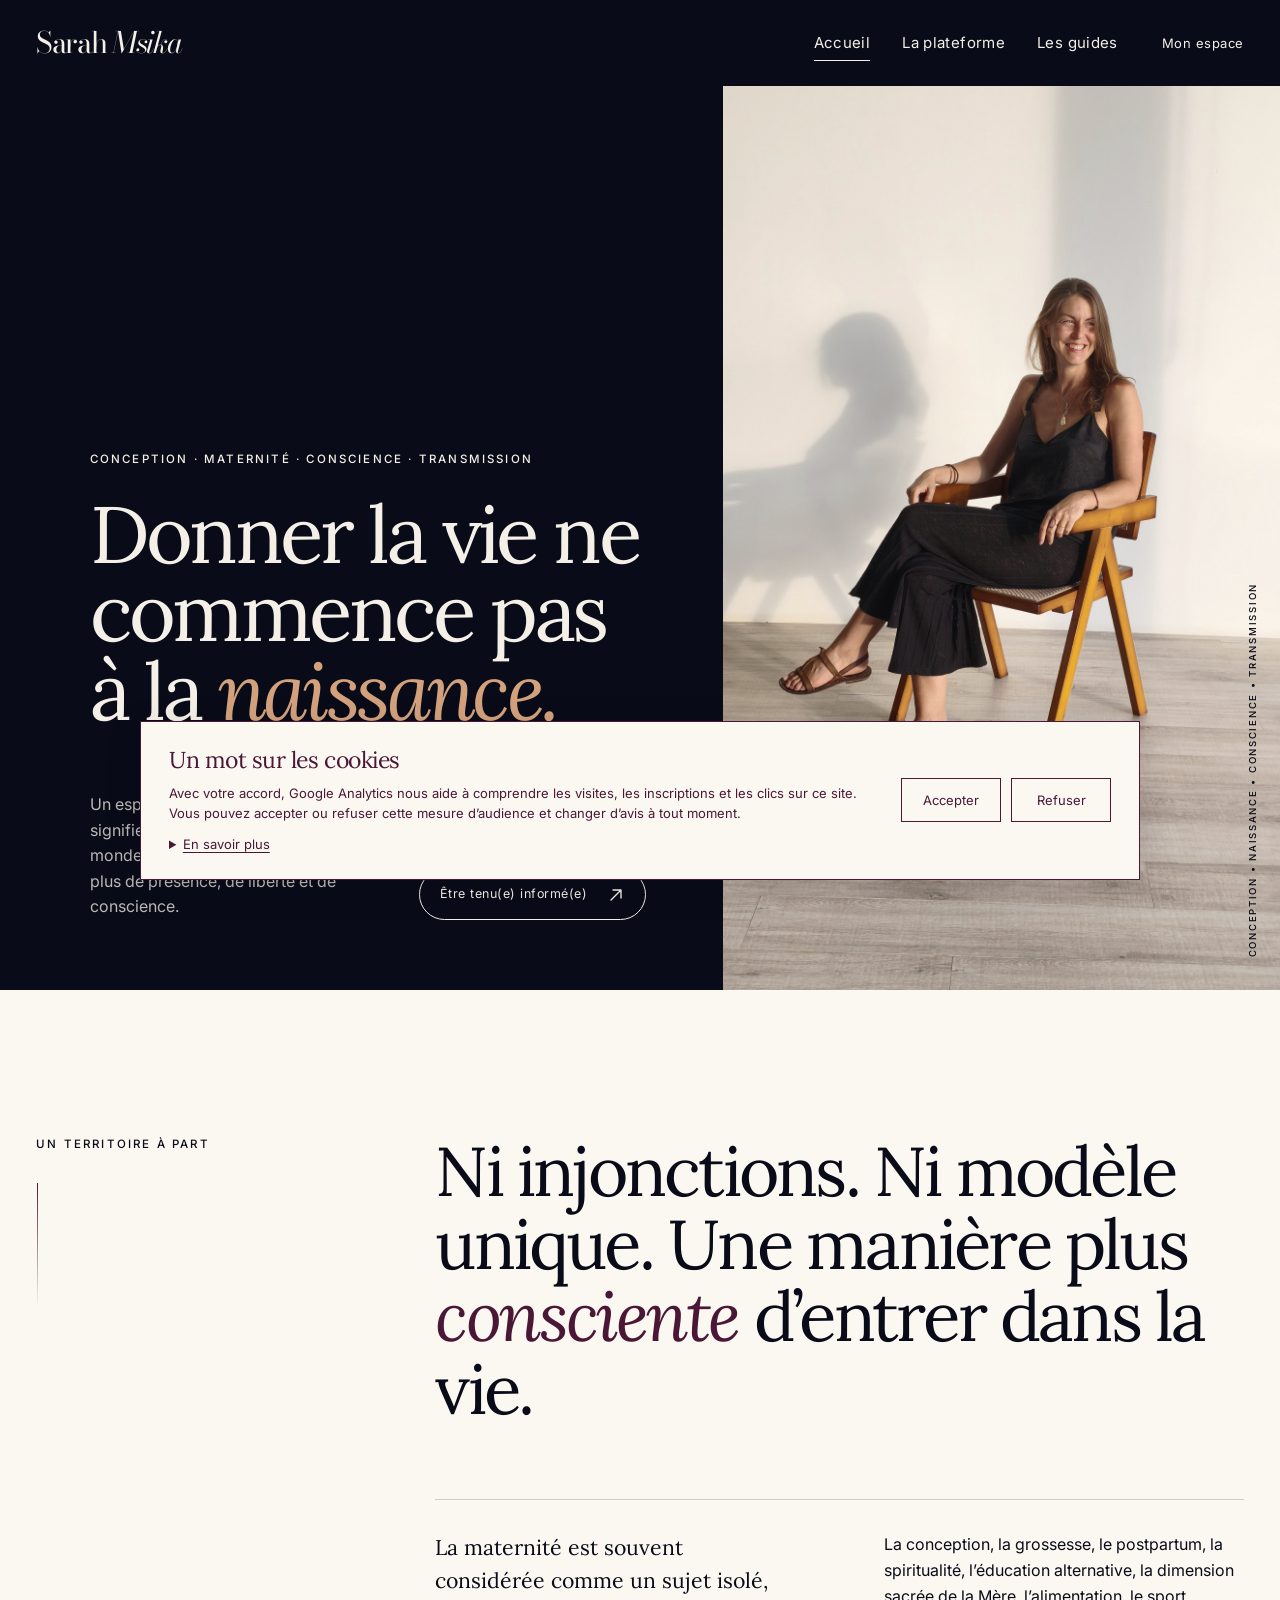
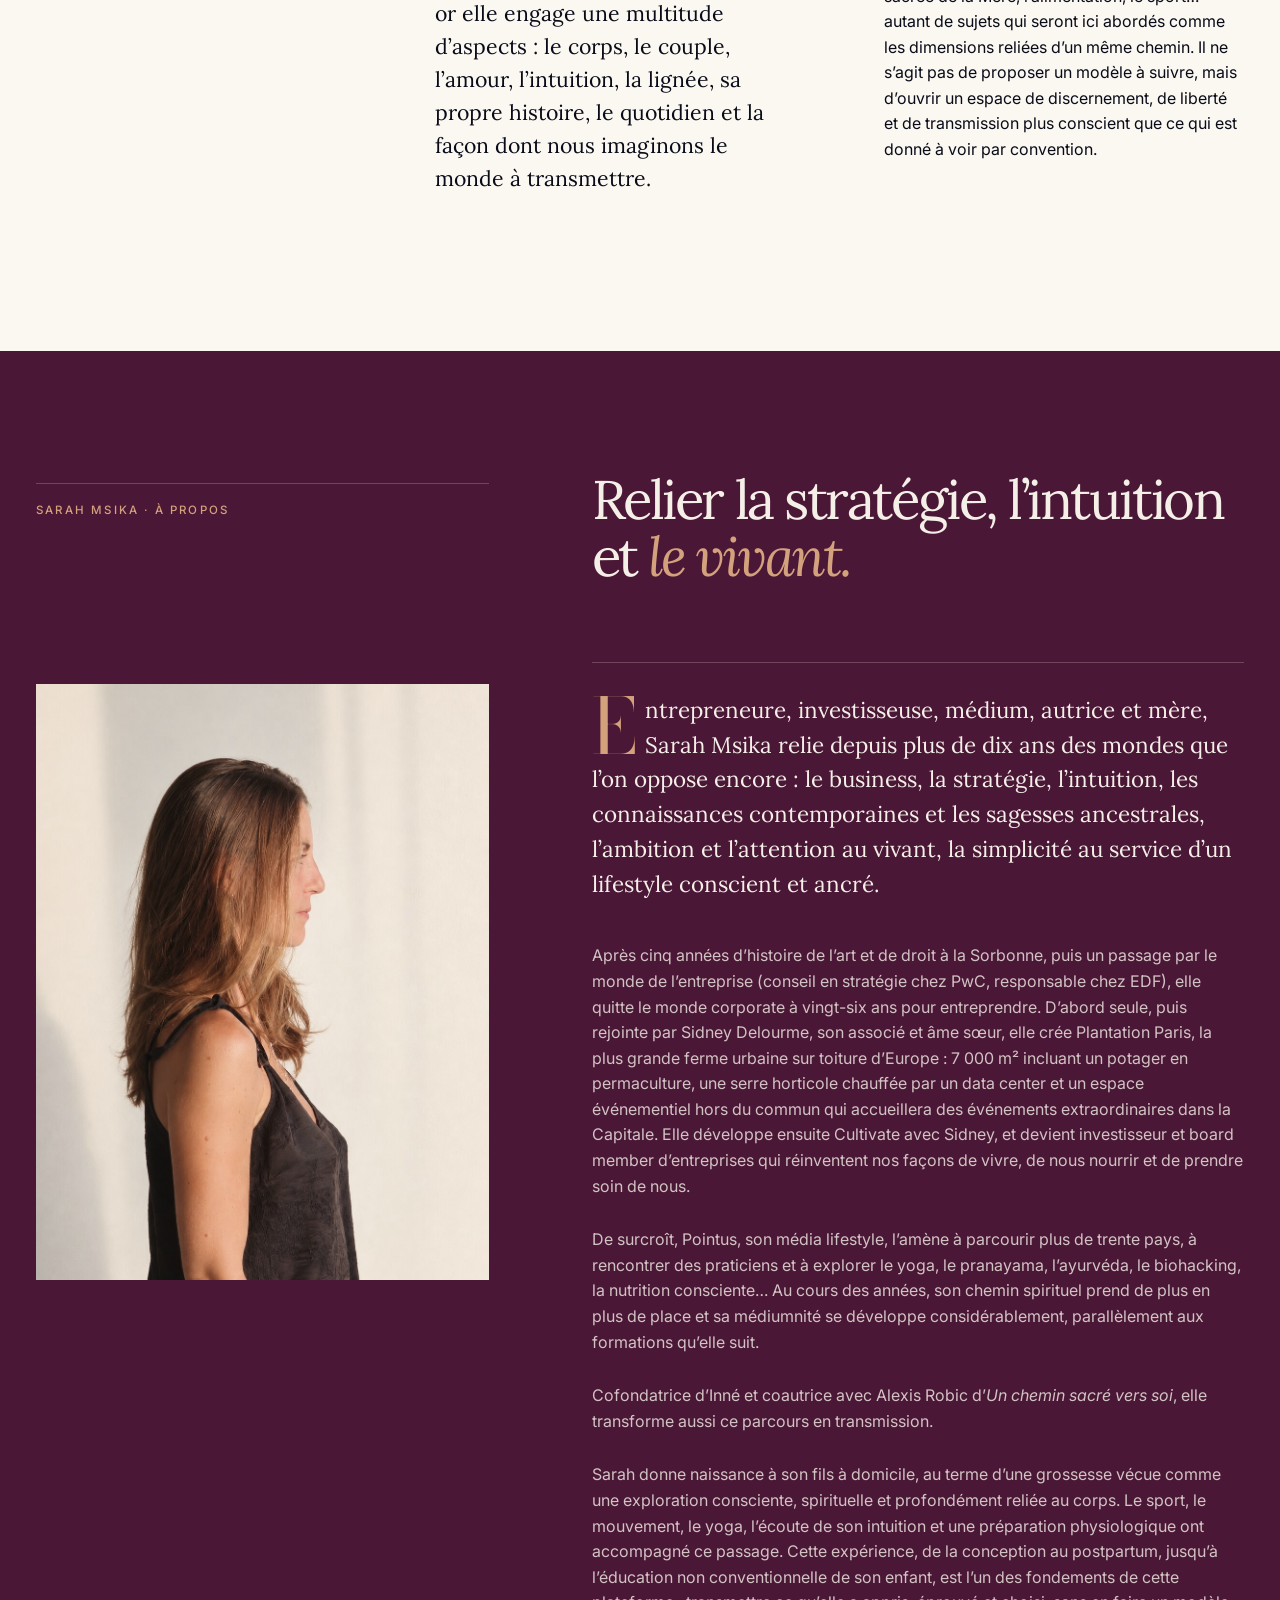
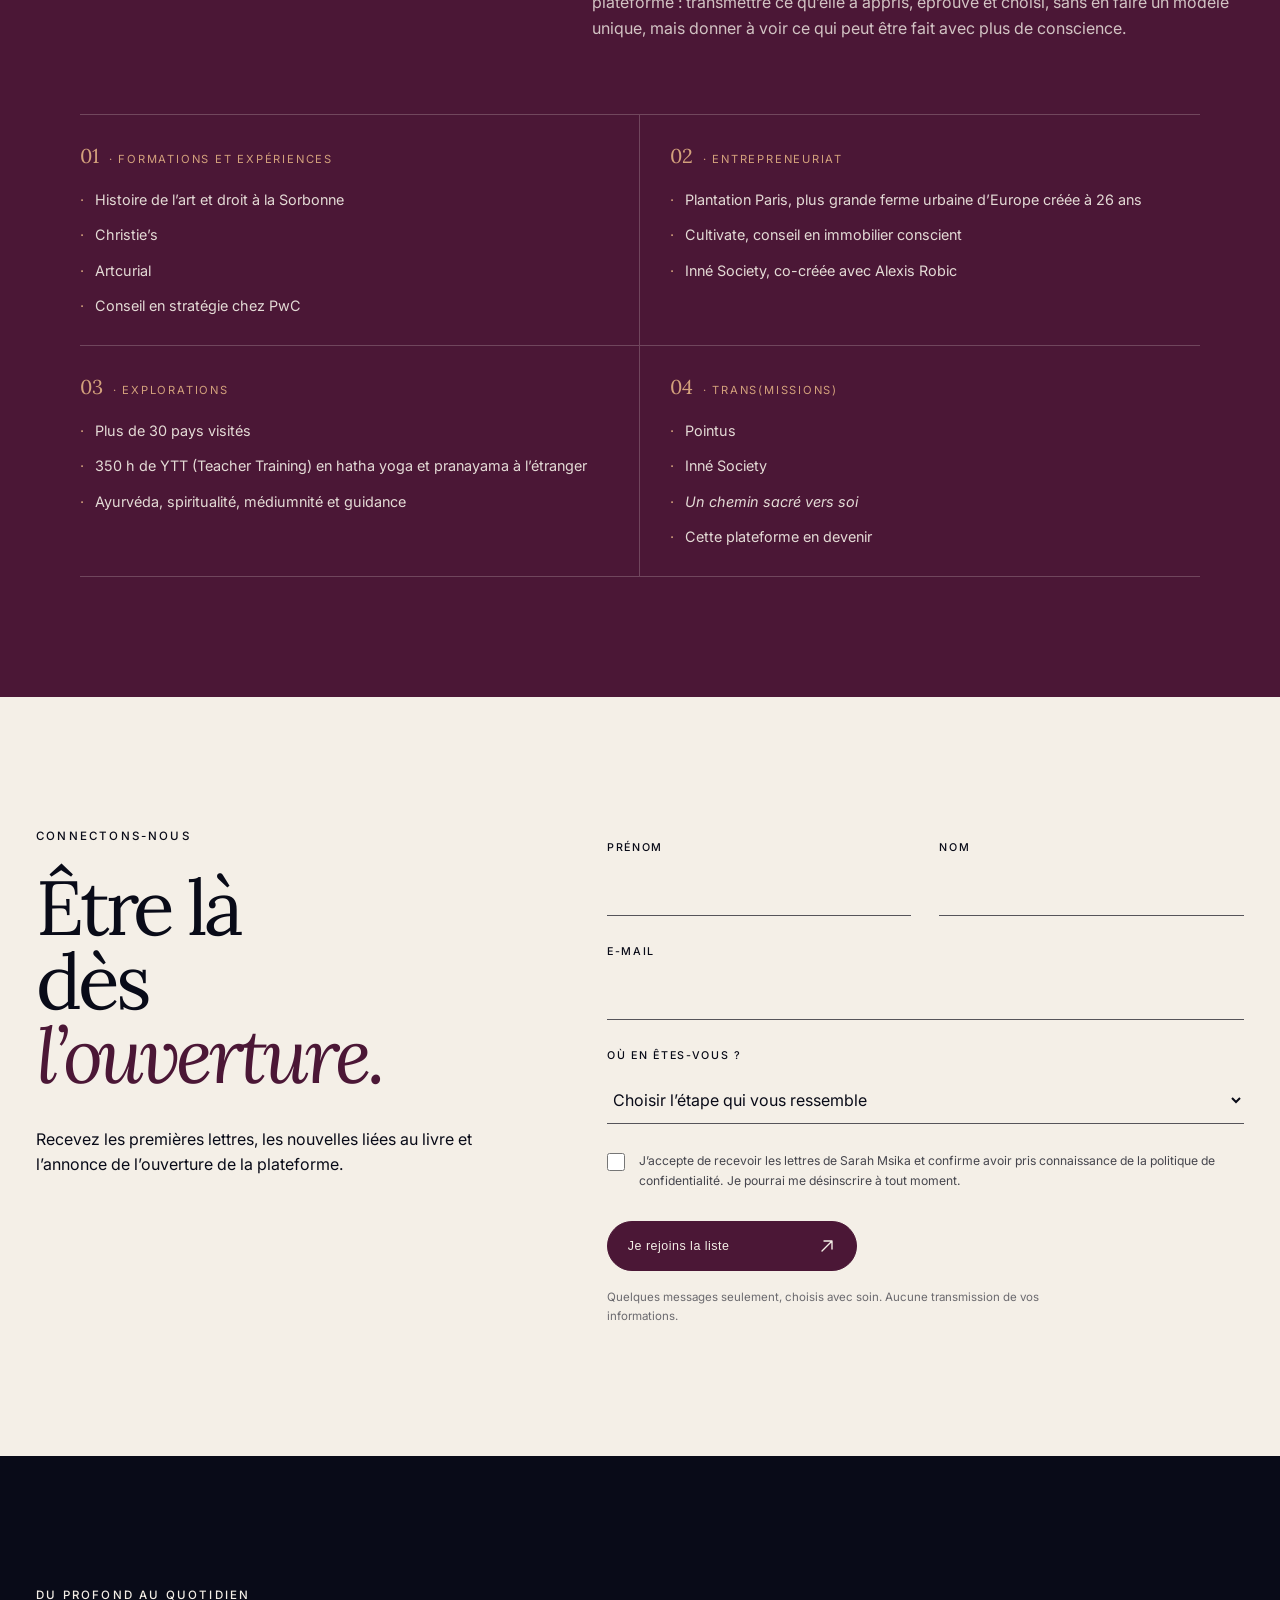
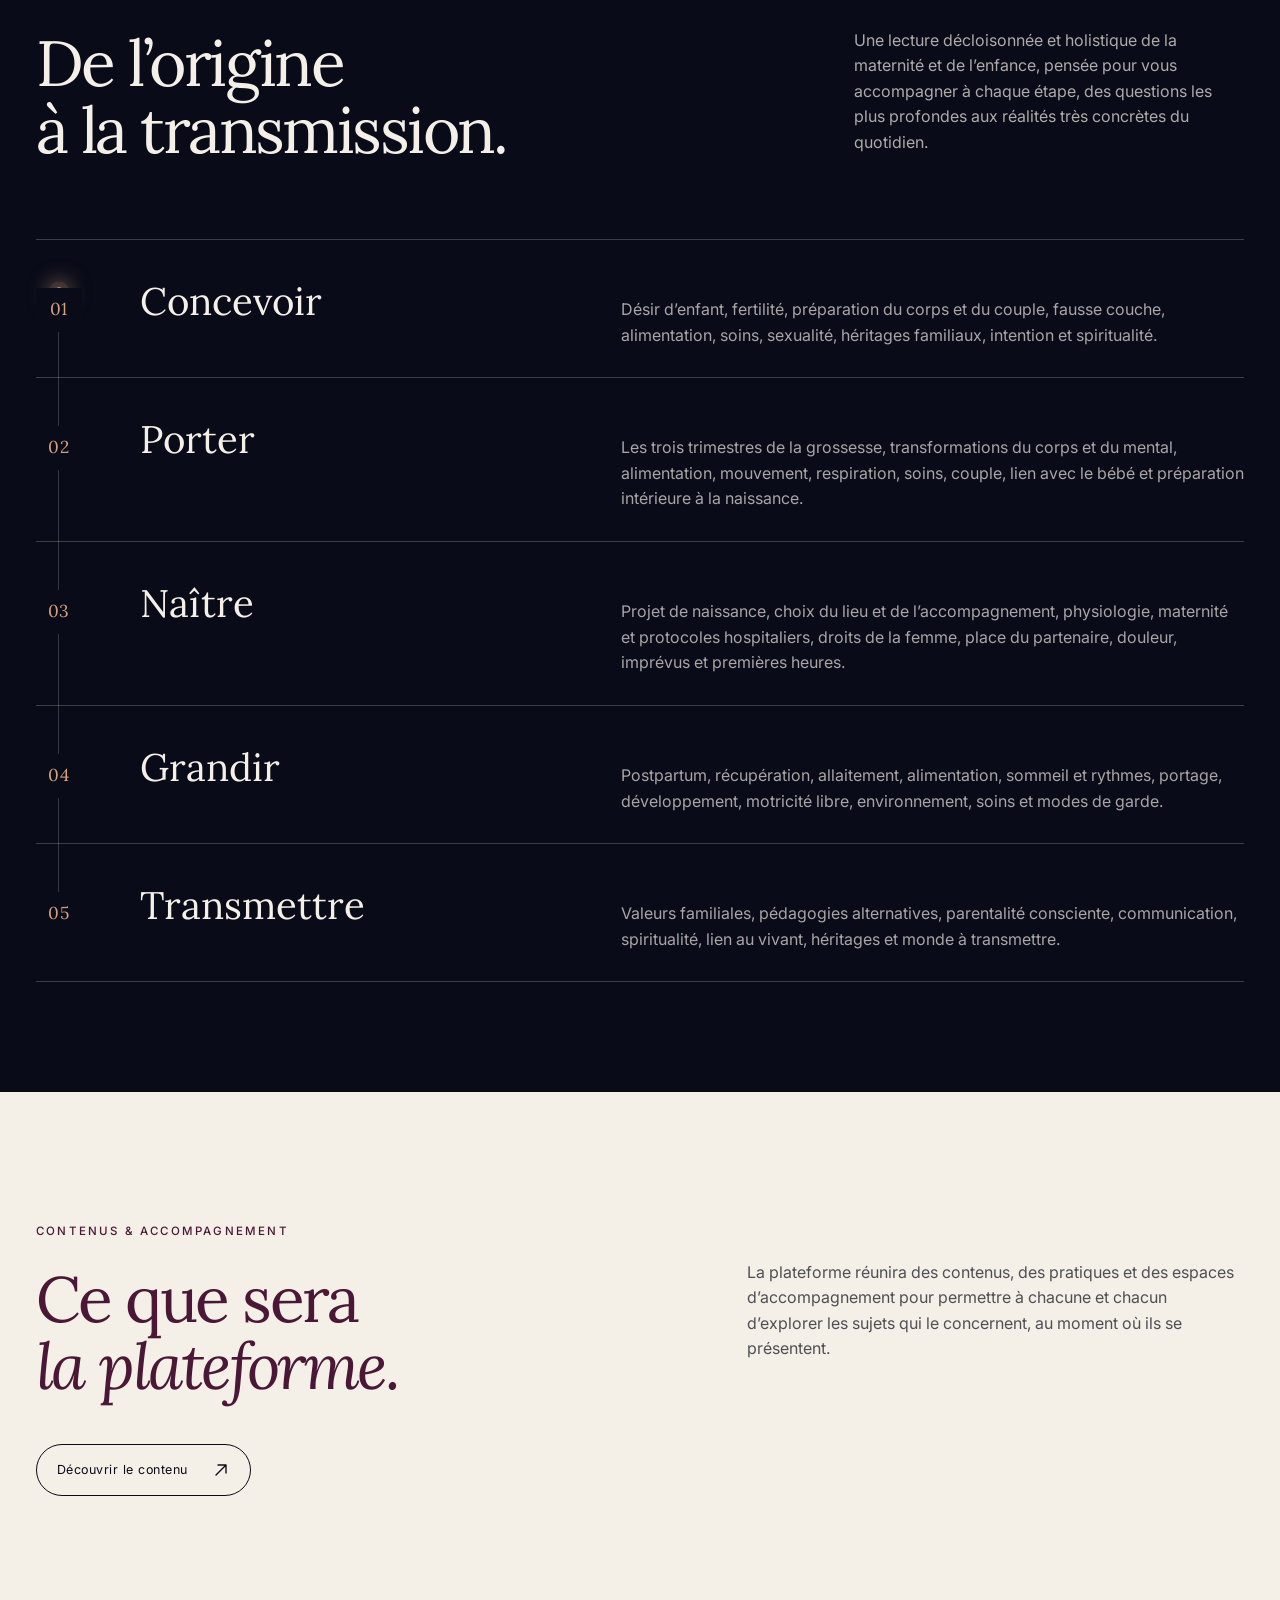
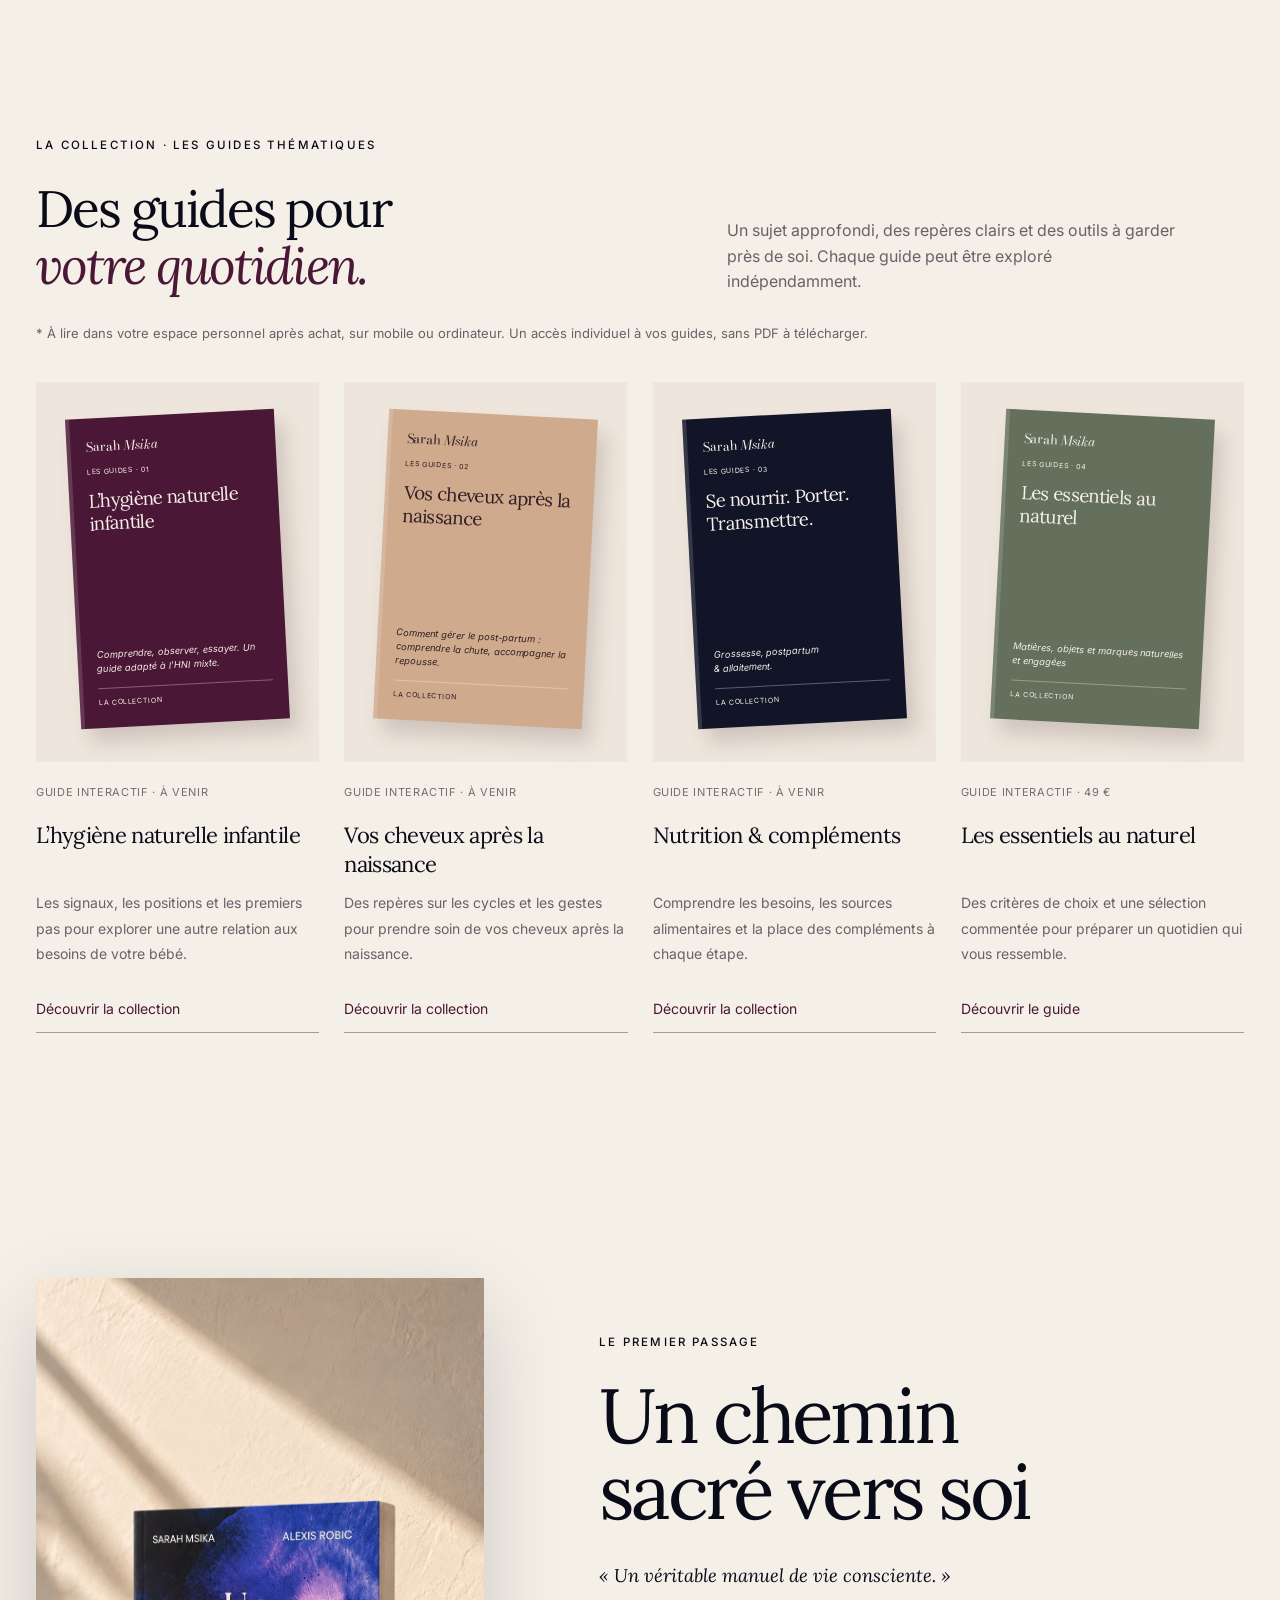
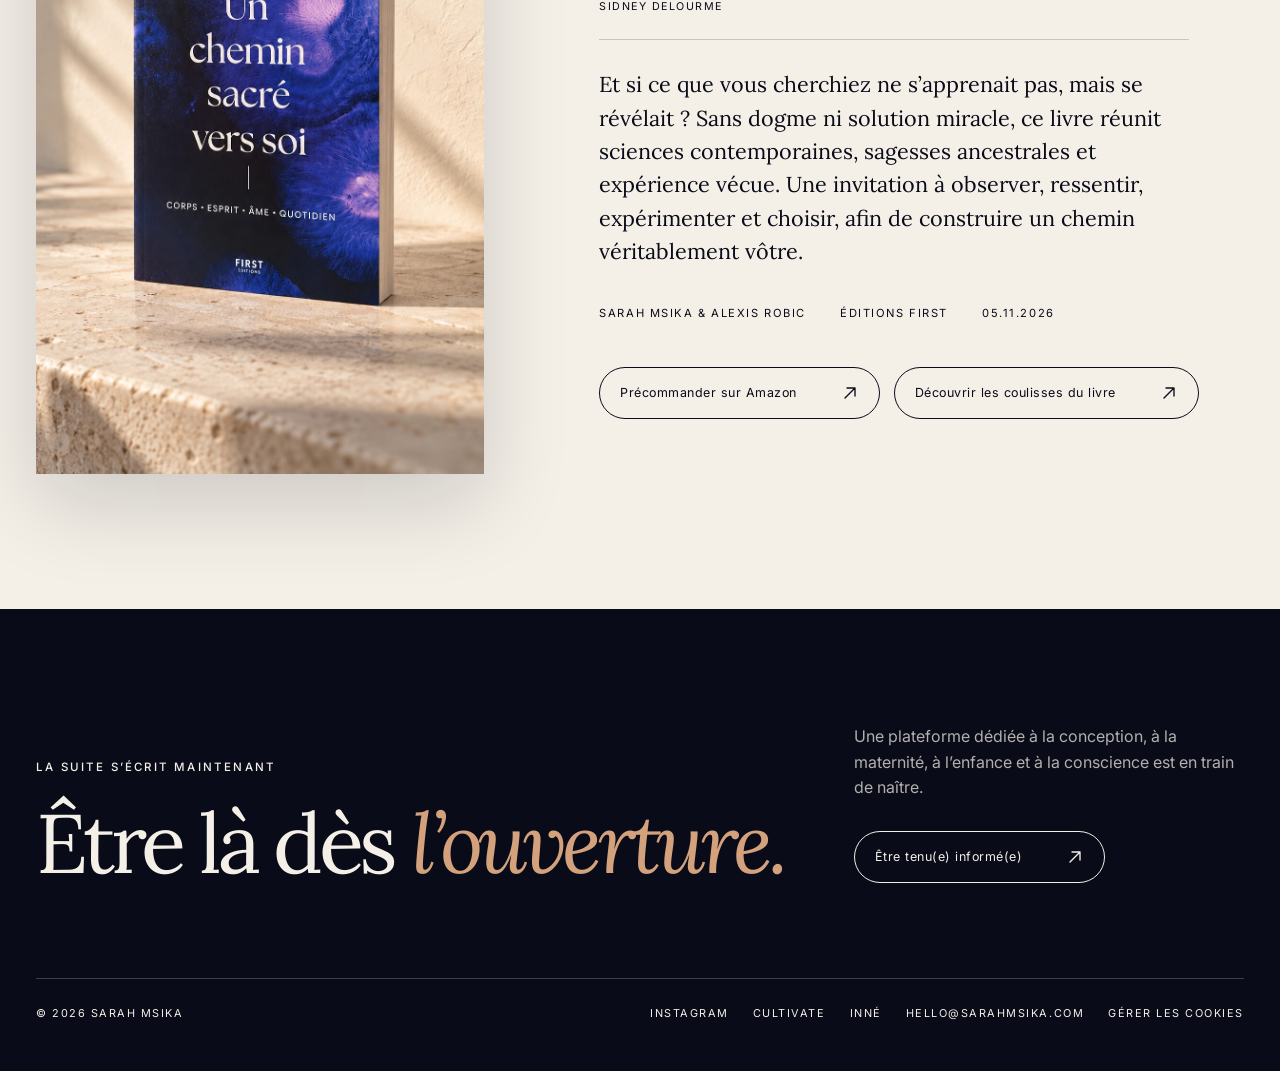
==== commit f1e67a9a: "Replace homepage philosophy block with thematic guide collection" ====
--- a/index.html
+++ b/index.html
@@ -595,6 +595,36 @@
 .platform-discover .button{min-width:0;max-width:100%;gap:24px}
 main section[id]{scroll-margin-top:calc(var(--site-header-height) + 20px)}
 @media(max-width:760px){header .nav{flex-wrap:wrap}.hero-copy{padding-top:max(170px,calc(var(--site-header-height) + 32px))}}
+</style><style id="home-guide-collection">
+.home-collection{padding-top:110px;padding-bottom:110px;color:var(--ink)}
+.home-collection .shop-heading{display:grid;grid-template-columns:1.2fr 1fr;gap:70px;align-items:end;margin-bottom:28px}
+.home-collection h2{font:400 clamp(36px,4vw,58px)/1.12 var(--serif);letter-spacing:-.04em;margin:0}
+.home-collection h2 em{font-weight:400;color:var(--aubergine)}
+.home-collection .shop-heading>p{max-width:460px;margin:0;color:#6b6167}
+.home-collection .guide-access{font-size:13px;line-height:1.6;color:#6b6167;margin-bottom:38px}
+.home-collection .products{display:grid;grid-template-columns:repeat(4,minmax(0,1fr));column-gap:25px;row-gap:0}
+.home-collection .product{min-width:0;display:grid;grid-template-rows:subgrid;grid-row:span 5}
+.home-collection .cover-space{background:#eee6dc;display:flex;align-items:center;justify-content:center;padding:32px 16px 38px;container-type:inline-size}
+.home-collection .cover{width:83%;min-height:310px;padding:20px 15px;background:#4b1736;color:#f4efe7;border-left:4px solid #ffffff25;box-shadow:9px 14px 19px #39262c2b;transform:rotate(-3deg);display:grid;grid-template-rows:auto auto minmax(min-content,1fr) auto auto;gap:12px;transition:transform .35s}
+.home-collection .product:nth-child(even) .cover{transform:rotate(3deg)}
+.home-collection .product:hover .cover{transform:rotate(0) translateY(-6px)}
+.home-collection .cover span{font:400 13px/1.3 var(--signature)}
+.home-collection .cover small{font-size:7px;line-height:1.5;text-transform:uppercase;letter-spacing:.1em}
+.home-collection .cover h3{font:400 clamp(15px,7.4cqi,23px)/1.2 var(--serif);letter-spacing:-.035em;margin:0;min-width:0;hyphens:none}
+.home-collection .cover em{font-size:clamp(9px,3.7cqi,11px);line-height:1.5}
+.home-collection .cover b{font-weight:400;font-size:7px;letter-spacing:.09em;white-space:nowrap;border-top:1px solid #ffffff50;padding-top:8px}
+.home-collection .product:nth-child(2) .cover{background:#cfaa8d;color:#301d25}
+.home-collection .product:nth-child(3) .cover{background:#121528}
+.home-collection .product:nth-child(4) .cover{background:#64705b}
+.home-collection .edition{font-size:11px;letter-spacing:.06em;text-transform:uppercase;color:#796b72;padding-top:22px}
+.home-collection h3.title{font:400 22px/1.3 var(--serif);letter-spacing:-.03em;margin:20px 0 12px}
+.home-collection .product>p{font-size:14px;color:#6b6167;line-height:1.8;margin:0;padding-bottom:20px}
+.home-collection .collection-link{display:flex;align-items:center;min-height:44px;border-bottom:1px solid #a69a9f;color:var(--aubergine);font-size:14px;text-decoration:none;padding:12px 0;align-self:end}
+.home-collection .collection-link:hover{text-decoration:underline;text-underline-offset:4px}
+@supports not (grid-template-rows:subgrid){.home-collection .product{display:flex;flex-direction:column}.home-collection h3.title{min-height:86px}.home-collection .product>p{flex:1}}
+@media(max-width:900px){.home-collection{padding-top:80px;padding-bottom:80px}.home-collection .shop-heading{grid-template-columns:1fr;gap:28px}.home-collection .products{grid-template-columns:repeat(2,minmax(0,1fr));column-gap:20px;row-gap:0}.home-collection .product{margin-bottom:38px}}
+@media(max-width:480px){.home-collection .products{grid-template-columns:1fr}.home-collection .cover-space{padding:30px 32px 38px}.home-collection .cover{max-width:250px}.home-collection .cover h3{font-size:25px}.home-collection .cover em{font-size:12px}}
+@media(prefers-reduced-motion:reduce){.home-collection .cover{transition:none}}
 </style></head>
 <body>
   
@@ -749,17 +779,7 @@
       </div>
     </section>
 
-    <section class="image-break" id="philosophie">
-      <figure class="reveal"><img src="assets/sarah-yoga.jpg" alt="Sarah Msika en mouvement dans un espace ouvert sur la nature" loading="lazy" decoding="async"></figure>
-      <div class="image-copy reveal">
-        <p class="eyebrow">Corps · Esprit · Âme · Quotidien</p>
-        <blockquote class="quote"><span class="quote-line">Le corps sait.</span><span class="quote-line">L’enfant sait.</span><em>À nous de créer l’espace pour entendre.</em></blockquote>
-        <div class="note">
-          <p>Une approche incarnée, nourrie par l’expérience, l’étude, les pratiques traditionnelles et une attention radicale au vivant.</p>
-          <p>Je ne me présente pas comme une experte. Je partage une expérience vécue, nourrie par des années de recherche, d’exploration et de pratique, pour éclairer celles et ceux qui avancent sur des questionnements proches des miens.</p>
-        </div>
-      </div>
-    </section>
+    <section class="home-collection shell" id="collection"><div class="shop-heading"><div><p class="eyebrow">La collection · Les guides thématiques</p><h2>Des guides pour<br><em>votre quotidien.</em></h2></div><p>Un sujet approfondi, des repères clairs et des outils à garder près de soi. Chaque guide peut être exploré indépendamment.</p></div><p class="guide-access">* À lire dans votre espace personnel après achat, sur mobile ou ordinateur. Un accès individuel à vos guides, sans PDF à télécharger.</p><div class="products"><article class="product"><div class="cover-space"><div class="cover"><span>Sarah <i>Msika</i></span><small>Les guides · 01</small><h3>L’hygiène naturelle<br>infantile</h3><em>Comprendre, observer, essayer. Un guide adapté à l’HNI mixte.</em><b>LA COLLECTION</b></div></div><div class="edition">Guide interactif · À venir</div><h3 class="title">L’hygiène naturelle infantile</h3><p>Les signaux, les positions et les premiers pas pour explorer une autre relation aux besoins de votre bébé.</p><a class="collection-link" href="/guides/">Découvrir la collection</a></article><article class="product"><div class="cover-space"><div class="cover"><span>Sarah <i>Msika</i></span><small>Les guides · 02</small><h3>Vos cheveux après la naissance</h3><em>Comment gérer le post-partum : comprendre la chute, accompagner la repousse.</em><b>LA COLLECTION</b></div></div><div class="edition">Guide interactif · À venir</div><h3 class="title">Vos cheveux après la naissance</h3><p>Des repères sur les cycles et les gestes pour prendre soin de vos cheveux après la naissance.</p><a class="collection-link" href="/guides/">Découvrir la collection</a></article><article class="product"><div class="cover-space"><div class="cover"><span>Sarah <i>Msika</i></span><small>Les guides · 03</small><h3>Se nourrir. Porter. Transmettre.</h3><em>Grossesse, postpartum<br>&amp; allaitement.</em><b>LA COLLECTION</b></div></div><div class="edition">Guide interactif · À venir</div><h3 class="title">Nutrition &amp; compléments</h3><p>Comprendre les besoins, les sources alimentaires et la place des compléments à chaque étape.</p><a class="collection-link" href="/guides/">Découvrir la collection</a></article><article class="product"><div class="cover-space"><div class="cover"><span>Sarah <i>Msika</i></span><small>Les guides · 04</small><h3>Les essentiels au naturel</h3><em>Matières, objets et marques naturelles et engagées</em><b>LA COLLECTION</b></div></div><div class="edition">Guide interactif · 49 €</div><h3 class="title">Les essentiels au naturel</h3><p>Des critères de choix et une sélection commentée pour préparer un quotidien qui vous ressemble.</p><a class="collection-link" href="/guides/essentiels/">Découvrir le guide</a></article></div></section>
 
     <section class="book" id="livre">
       <div class="shell book-grid reveal">
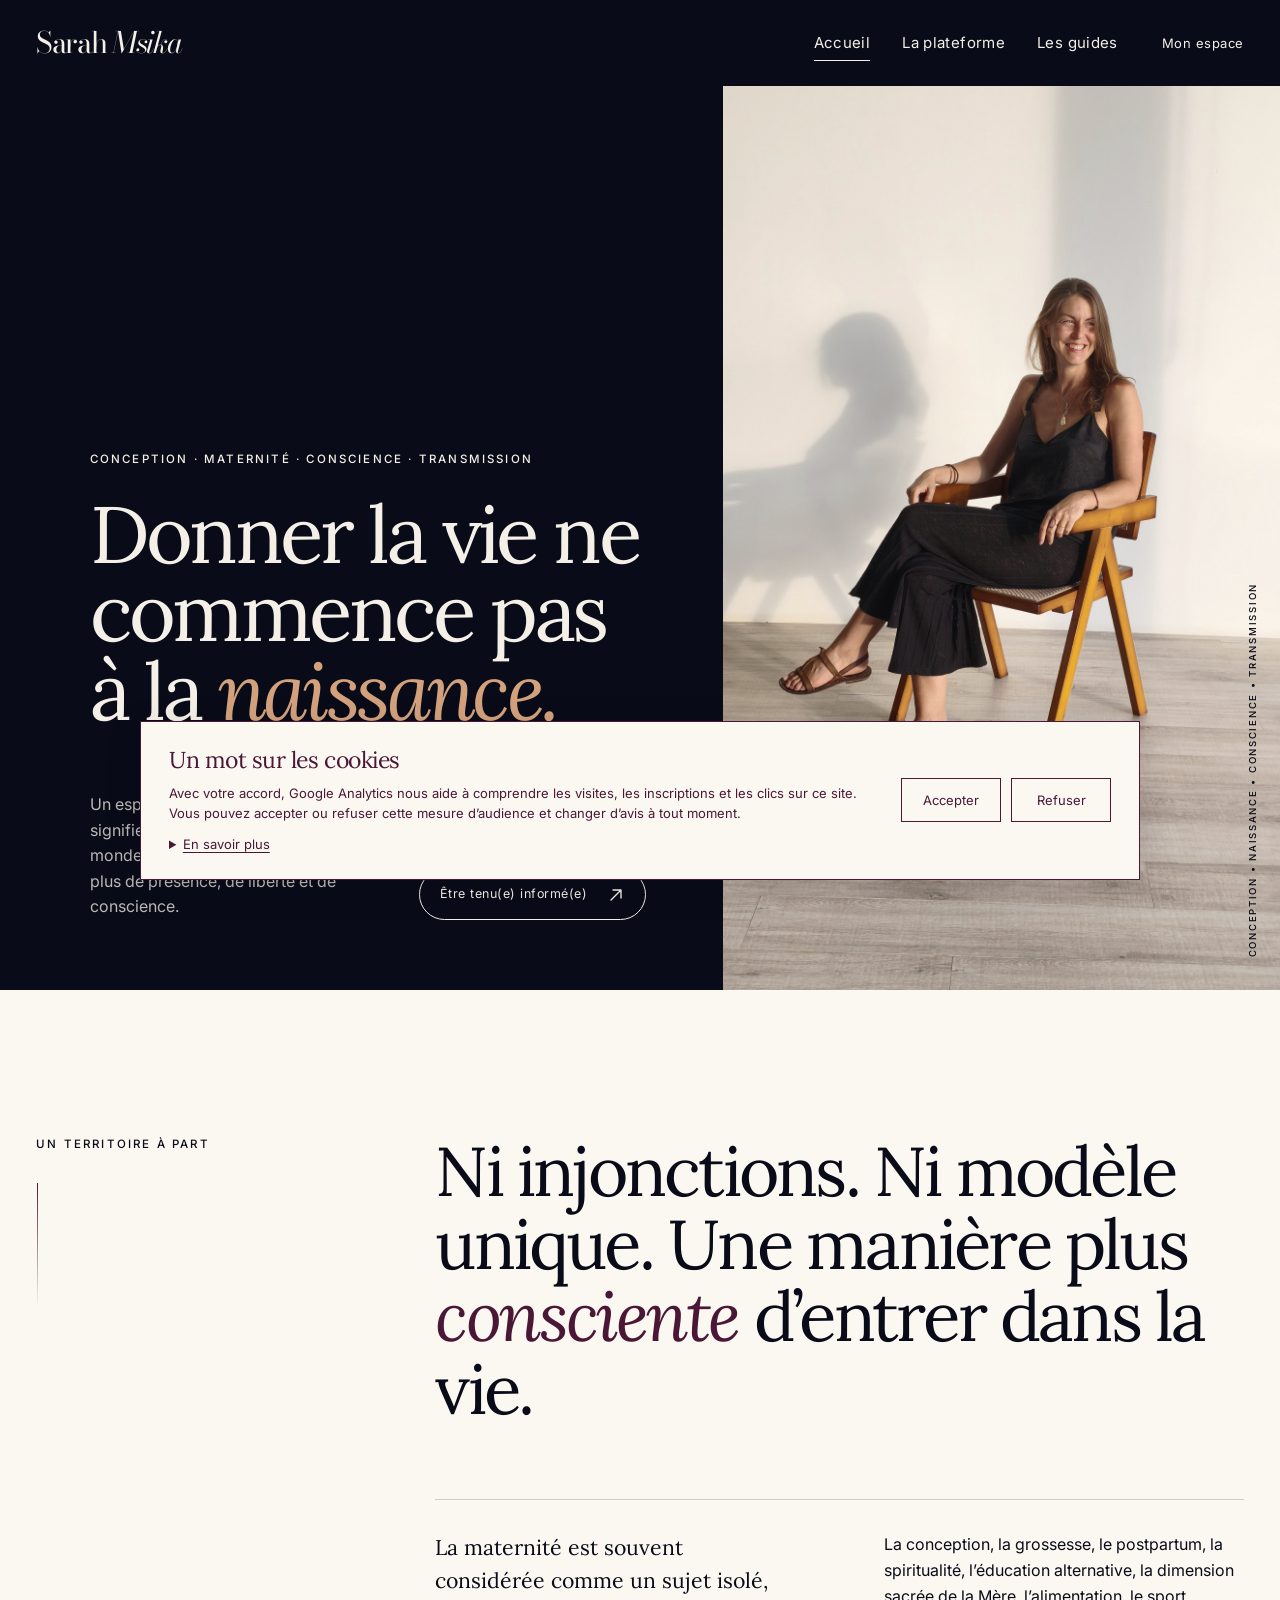
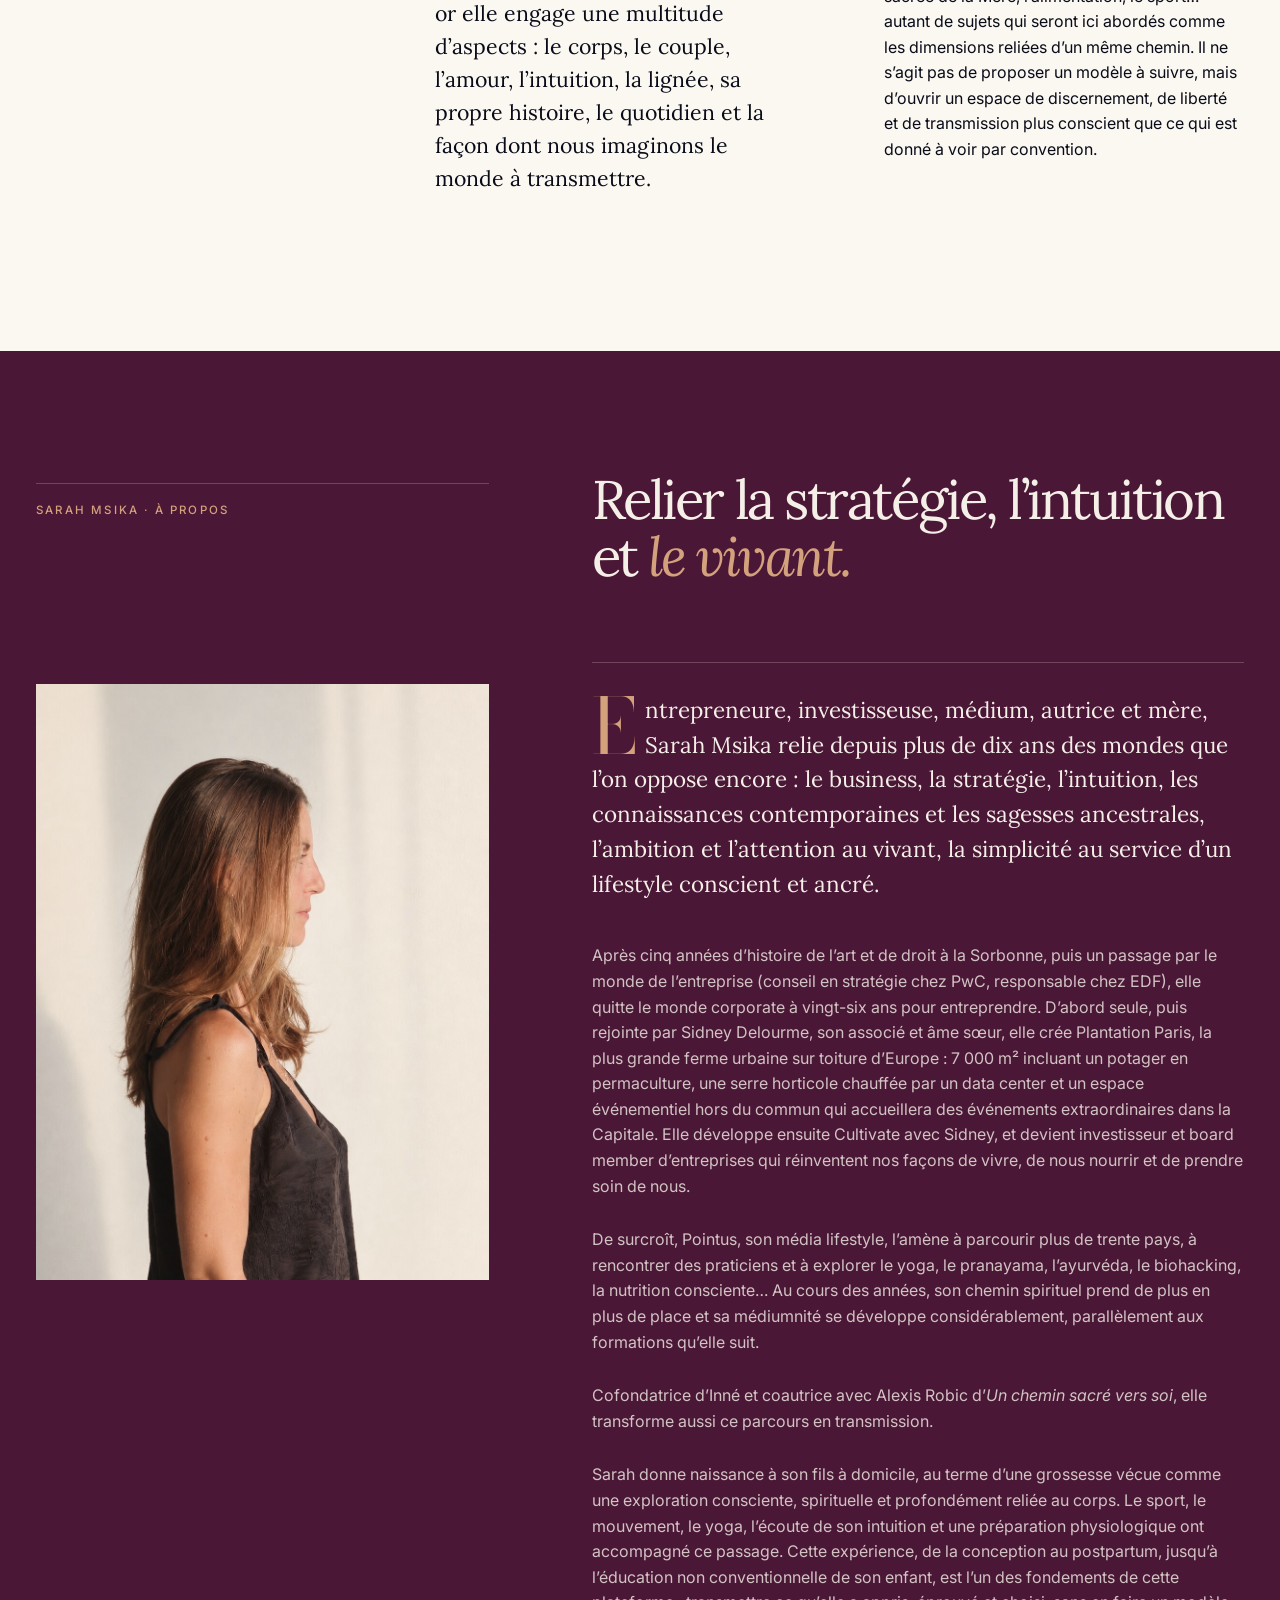
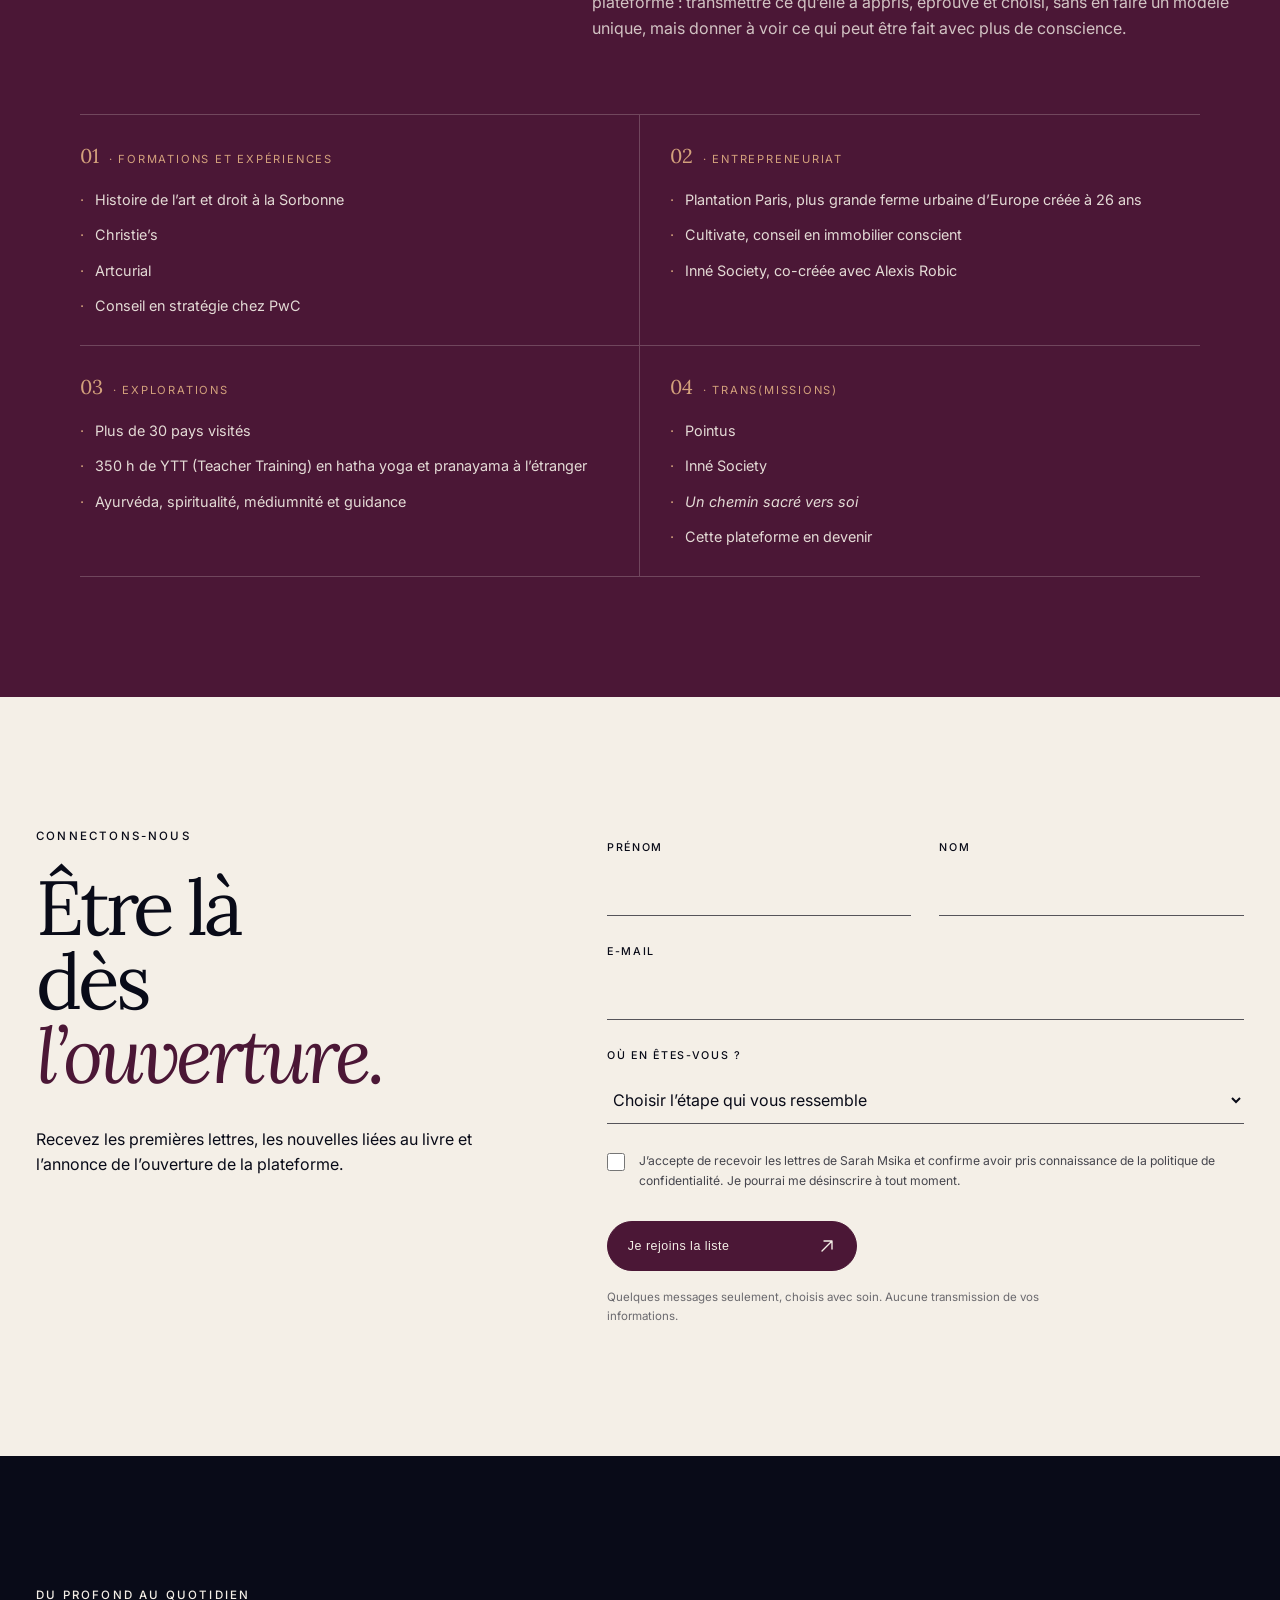
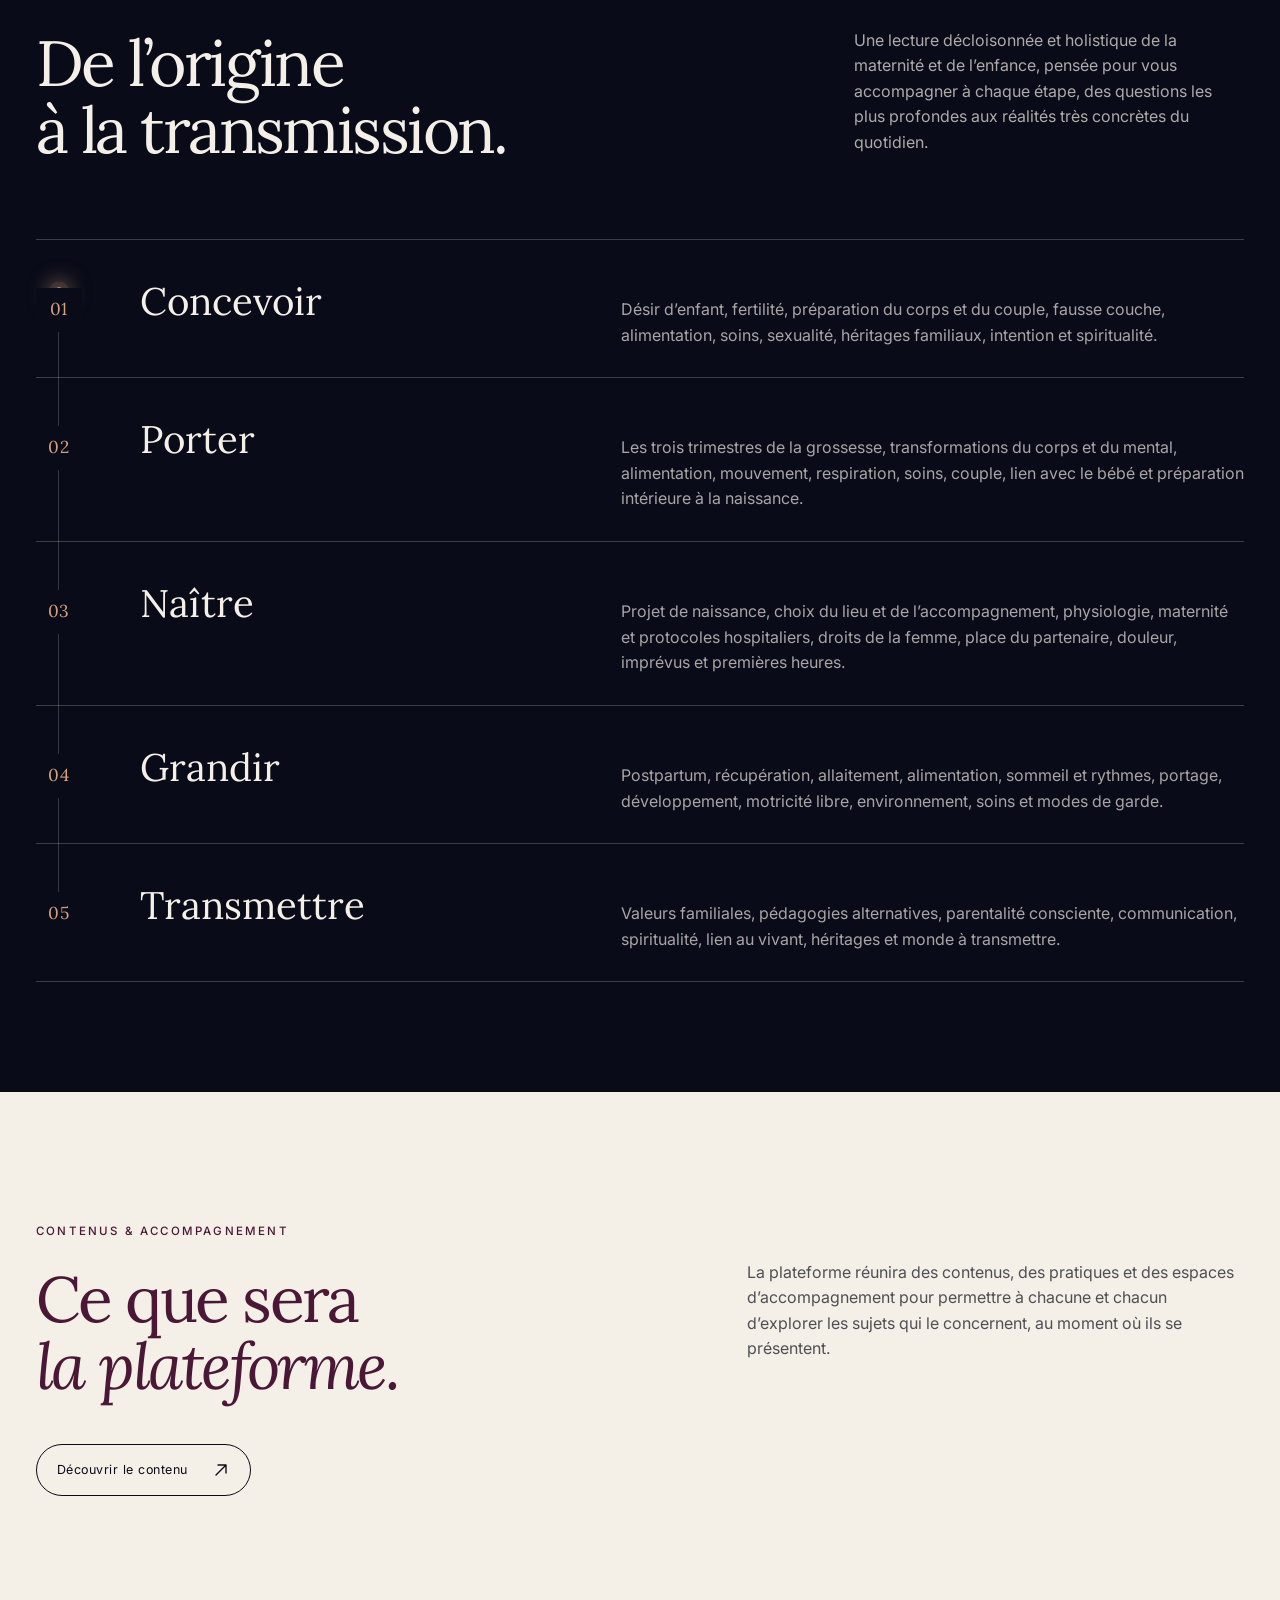
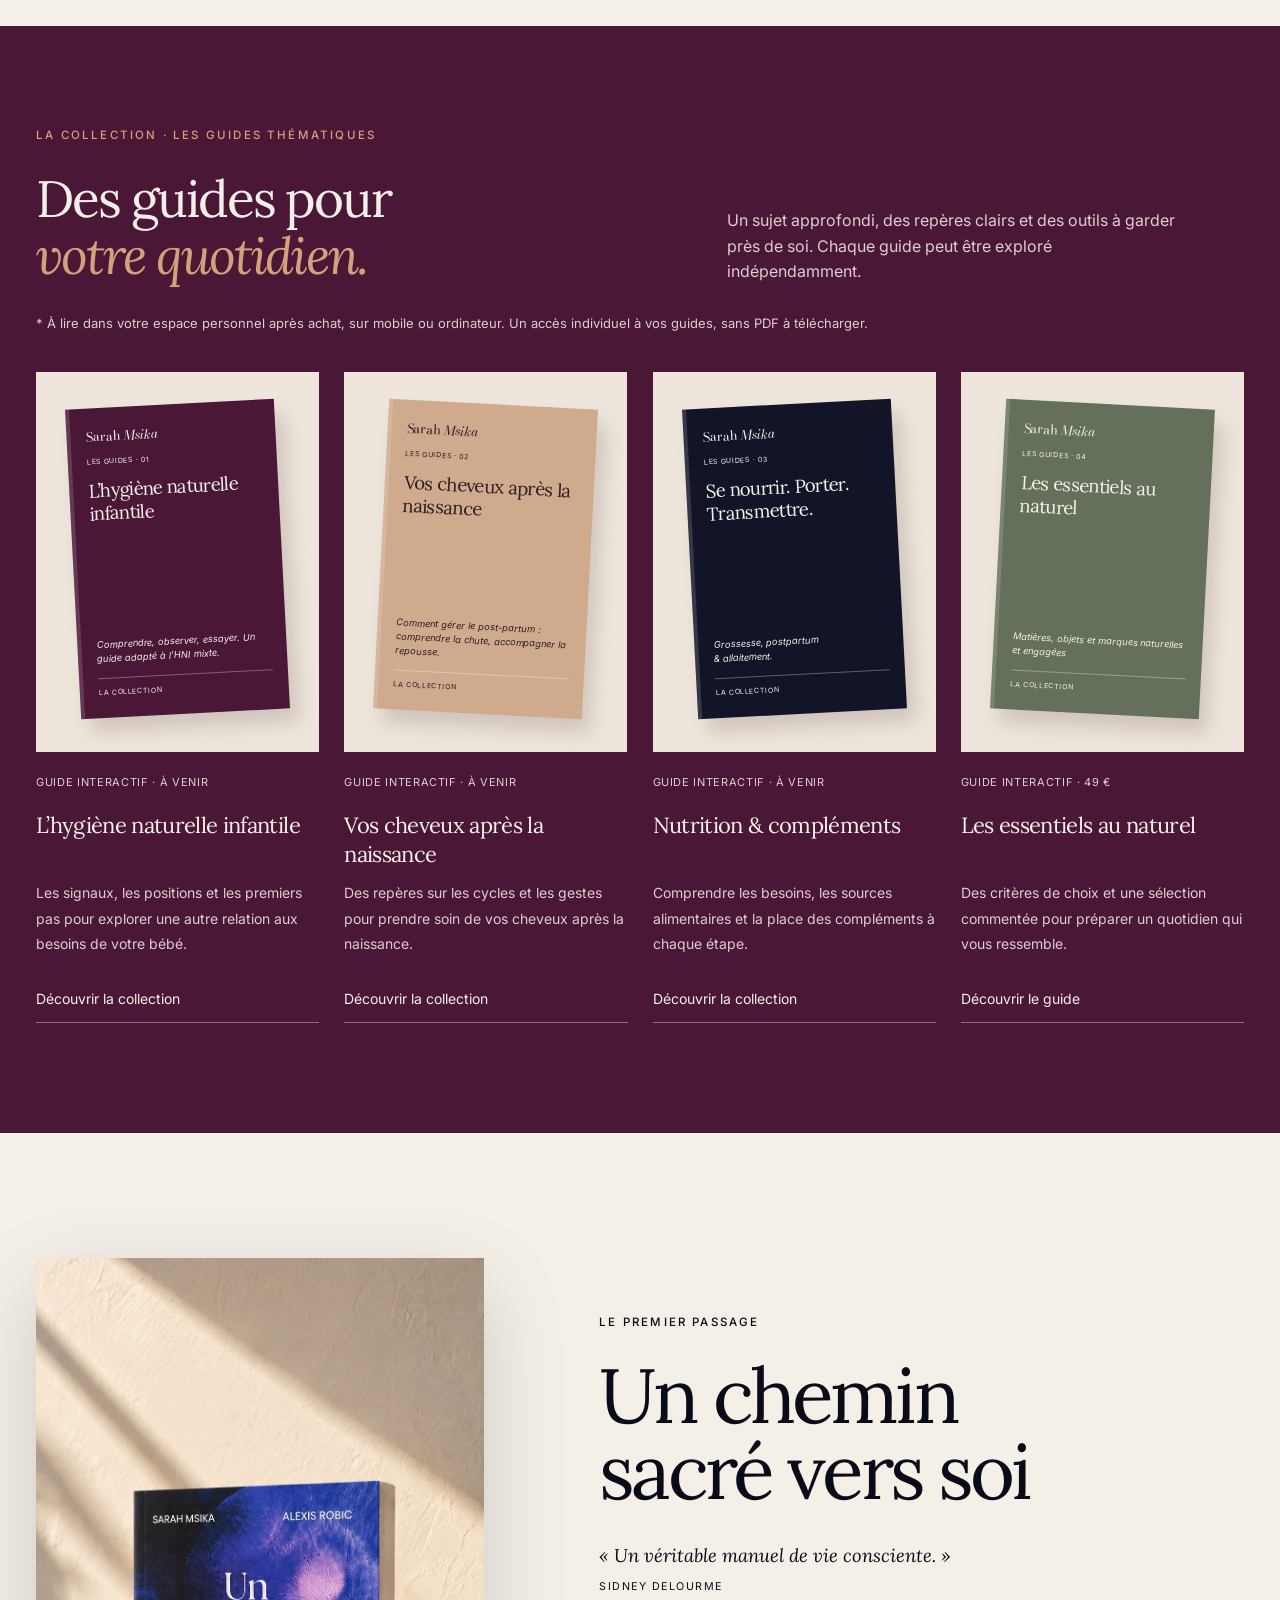
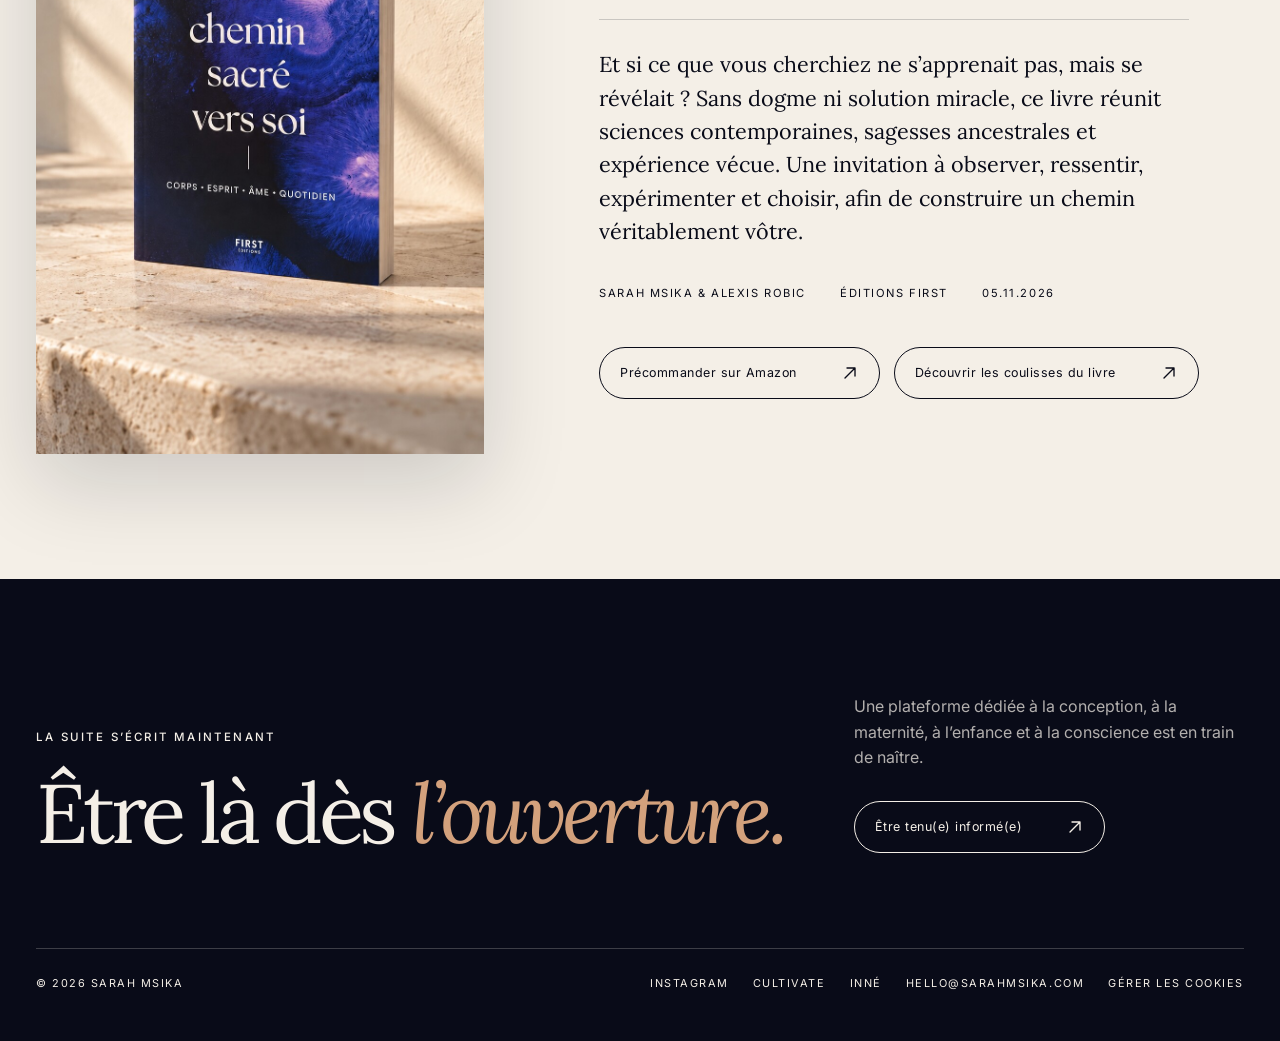
==== commit b36a213b: "Separate platform, guide collection and book sections visually" ====
--- a/index.html
+++ b/index.html
@@ -625,6 +625,15 @@
 @media(max-width:900px){.home-collection{padding-top:80px;padding-bottom:80px}.home-collection .shop-heading{grid-template-columns:1fr;gap:28px}.home-collection .products{grid-template-columns:repeat(2,minmax(0,1fr));column-gap:20px;row-gap:0}.home-collection .product{margin-bottom:38px}}
 @media(max-width:480px){.home-collection .products{grid-template-columns:1fr}.home-collection .cover-space{padding:30px 32px 38px}.home-collection .cover{max-width:250px}.home-collection .cover h3{font-size:25px}.home-collection .cover em{font-size:12px}}
 @media(prefers-reduced-motion:reduce){.home-collection .cover{transition:none}}
+</style><style id="home-section-separation">
+.home-collection{width:100%;max-width:none;margin:0;background:#4b1736;color:#f4efe7;padding:100px 0 110px}
+.home-collection .shop-heading>p,.home-collection .guide-access,.home-collection .edition,.home-collection .product>p{color:#f4efe7d9}
+.home-collection h2 em{color:#d3a17c}
+.home-collection .cover-space{background:#eee6dc}
+.home-collection .collection-link{color:#f4efe7;border-bottom-color:#f4efe766}
+.home-collection .eyebrow{color:#d3a17c}
+.book{position:relative;background:var(--ivory);padding-top:125px;padding-bottom:125px}
+@media(max-width:900px){.home-collection{padding:76px 0 70px}.book{padding-top:90px;padding-bottom:90px}}
 </style></head>
 <body>
   
@@ -779,7 +788,7 @@
       </div>
     </section>
 
-    <section class="home-collection shell" id="collection"><div class="shop-heading"><div><p class="eyebrow">La collection · Les guides thématiques</p><h2>Des guides pour<br><em>votre quotidien.</em></h2></div><p>Un sujet approfondi, des repères clairs et des outils à garder près de soi. Chaque guide peut être exploré indépendamment.</p></div><p class="guide-access">* À lire dans votre espace personnel après achat, sur mobile ou ordinateur. Un accès individuel à vos guides, sans PDF à télécharger.</p><div class="products"><article class="product"><div class="cover-space"><div class="cover"><span>Sarah <i>Msika</i></span><small>Les guides · 01</small><h3>L’hygiène naturelle<br>infantile</h3><em>Comprendre, observer, essayer. Un guide adapté à l’HNI mixte.</em><b>LA COLLECTION</b></div></div><div class="edition">Guide interactif · À venir</div><h3 class="title">L’hygiène naturelle infantile</h3><p>Les signaux, les positions et les premiers pas pour explorer une autre relation aux besoins de votre bébé.</p><a class="collection-link" href="/guides/">Découvrir la collection</a></article><article class="product"><div class="cover-space"><div class="cover"><span>Sarah <i>Msika</i></span><small>Les guides · 02</small><h3>Vos cheveux après la naissance</h3><em>Comment gérer le post-partum : comprendre la chute, accompagner la repousse.</em><b>LA COLLECTION</b></div></div><div class="edition">Guide interactif · À venir</div><h3 class="title">Vos cheveux après la naissance</h3><p>Des repères sur les cycles et les gestes pour prendre soin de vos cheveux après la naissance.</p><a class="collection-link" href="/guides/">Découvrir la collection</a></article><article class="product"><div class="cover-space"><div class="cover"><span>Sarah <i>Msika</i></span><small>Les guides · 03</small><h3>Se nourrir. Porter. Transmettre.</h3><em>Grossesse, postpartum<br>&amp; allaitement.</em><b>LA COLLECTION</b></div></div><div class="edition">Guide interactif · À venir</div><h3 class="title">Nutrition &amp; compléments</h3><p>Comprendre les besoins, les sources alimentaires et la place des compléments à chaque étape.</p><a class="collection-link" href="/guides/">Découvrir la collection</a></article><article class="product"><div class="cover-space"><div class="cover"><span>Sarah <i>Msika</i></span><small>Les guides · 04</small><h3>Les essentiels au naturel</h3><em>Matières, objets et marques naturelles et engagées</em><b>LA COLLECTION</b></div></div><div class="edition">Guide interactif · 49 €</div><h3 class="title">Les essentiels au naturel</h3><p>Des critères de choix et une sélection commentée pour préparer un quotidien qui vous ressemble.</p><a class="collection-link" href="/guides/essentiels/">Découvrir le guide</a></article></div></section>
+    <section class="home-collection" id="collection"><div class="shell"><div class="shop-heading"><div><p class="eyebrow">La collection · Les guides thématiques</p><h2>Des guides pour<br><em>votre quotidien.</em></h2></div><p>Un sujet approfondi, des repères clairs et des outils à garder près de soi. Chaque guide peut être exploré indépendamment.</p></div><p class="guide-access">* À lire dans votre espace personnel après achat, sur mobile ou ordinateur. Un accès individuel à vos guides, sans PDF à télécharger.</p><div class="products"><article class="product"><div class="cover-space"><div class="cover"><span>Sarah <i>Msika</i></span><small>Les guides · 01</small><h3>L’hygiène naturelle<br>infantile</h3><em>Comprendre, observer, essayer. Un guide adapté à l’HNI mixte.</em><b>LA COLLECTION</b></div></div><div class="edition">Guide interactif · À venir</div><h3 class="title">L’hygiène naturelle infantile</h3><p>Les signaux, les positions et les premiers pas pour explorer une autre relation aux besoins de votre bébé.</p><a class="collection-link" href="/guides/">Découvrir la collection</a></article><article class="product"><div class="cover-space"><div class="cover"><span>Sarah <i>Msika</i></span><small>Les guides · 02</small><h3>Vos cheveux après la naissance</h3><em>Comment gérer le post-partum : comprendre la chute, accompagner la repousse.</em><b>LA COLLECTION</b></div></div><div class="edition">Guide interactif · À venir</div><h3 class="title">Vos cheveux après la naissance</h3><p>Des repères sur les cycles et les gestes pour prendre soin de vos cheveux après la naissance.</p><a class="collection-link" href="/guides/">Découvrir la collection</a></article><article class="product"><div class="cover-space"><div class="cover"><span>Sarah <i>Msika</i></span><small>Les guides · 03</small><h3>Se nourrir. Porter. Transmettre.</h3><em>Grossesse, postpartum<br>&amp; allaitement.</em><b>LA COLLECTION</b></div></div><div class="edition">Guide interactif · À venir</div><h3 class="title">Nutrition &amp; compléments</h3><p>Comprendre les besoins, les sources alimentaires et la place des compléments à chaque étape.</p><a class="collection-link" href="/guides/">Découvrir la collection</a></article><article class="product"><div class="cover-space"><div class="cover"><span>Sarah <i>Msika</i></span><small>Les guides · 04</small><h3>Les essentiels au naturel</h3><em>Matières, objets et marques naturelles et engagées</em><b>LA COLLECTION</b></div></div><div class="edition">Guide interactif · 49 €</div><h3 class="title">Les essentiels au naturel</h3><p>Des critères de choix et une sélection commentée pour préparer un quotidien qui vous ressemble.</p><a class="collection-link" href="/guides/essentiels/">Découvrir le guide</a></article></div></div></section>
 
     <section class="book" id="livre">
       <div class="shell book-grid reveal">
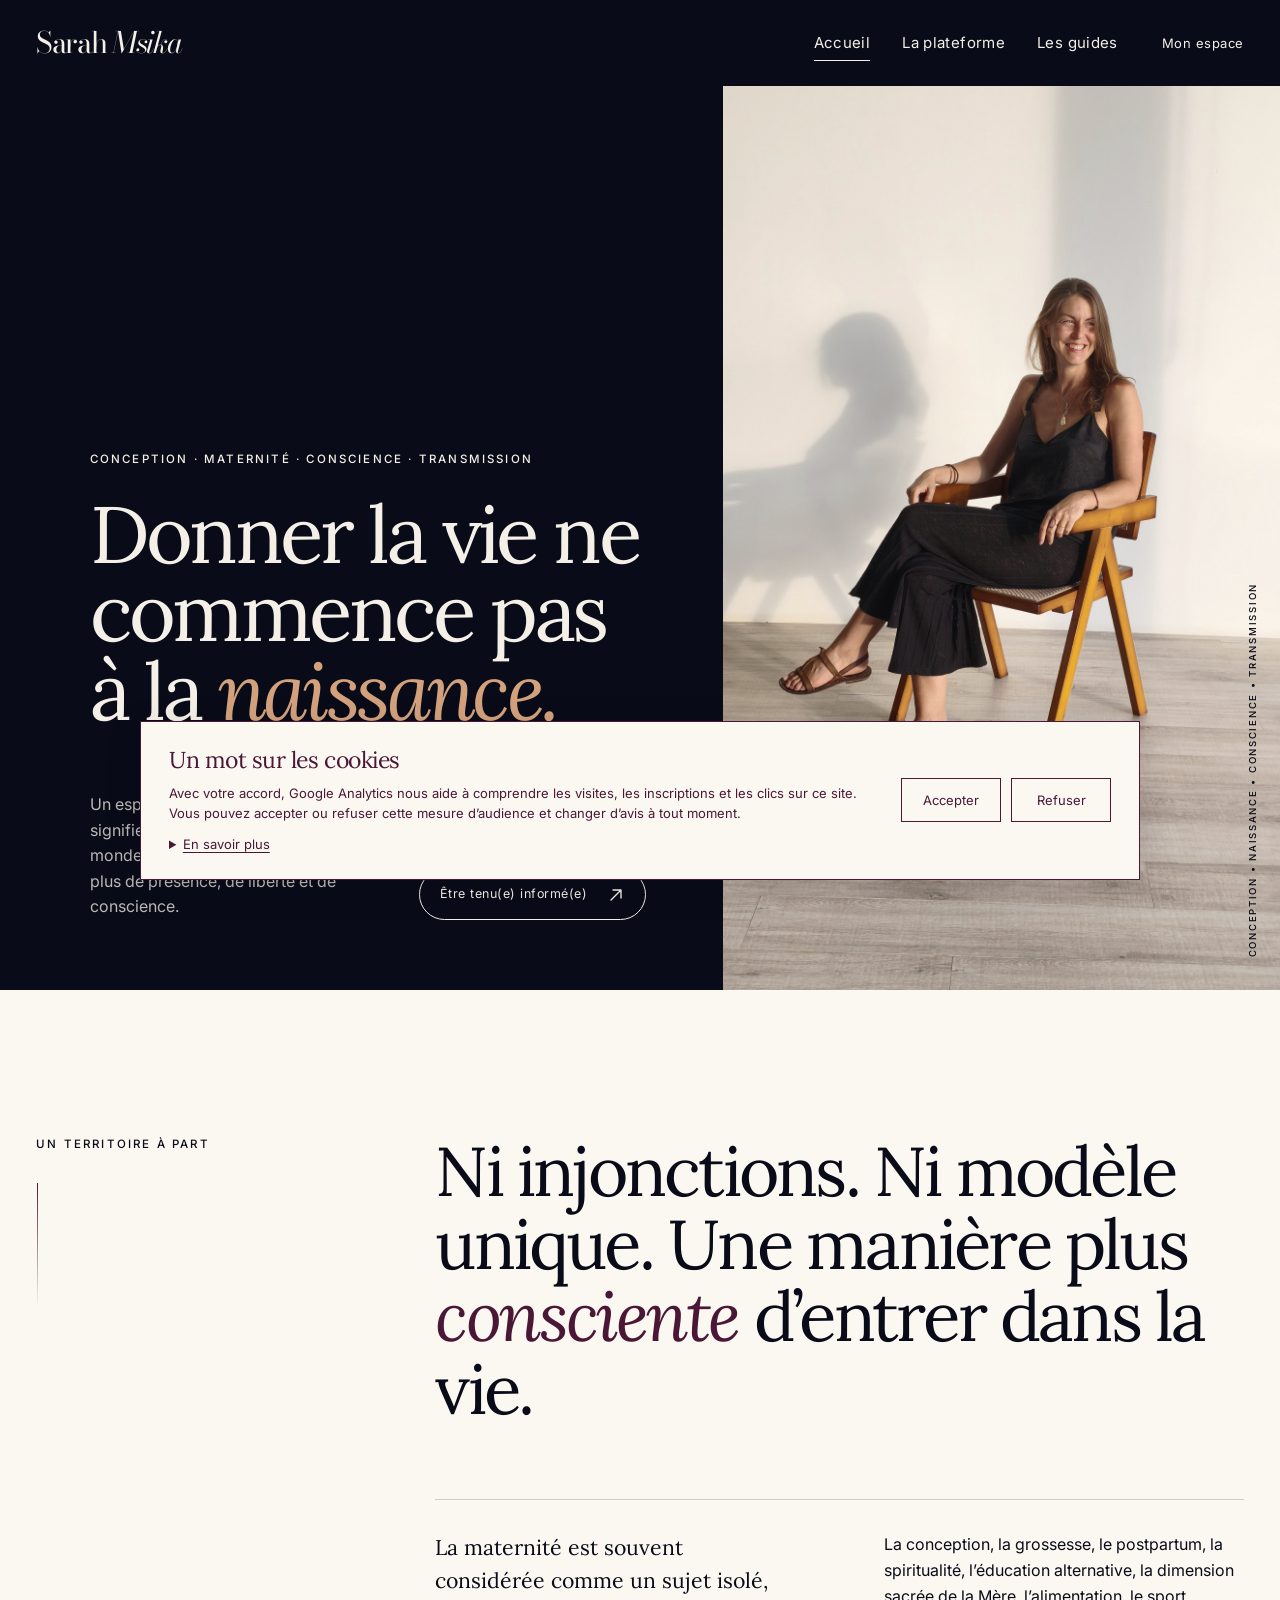
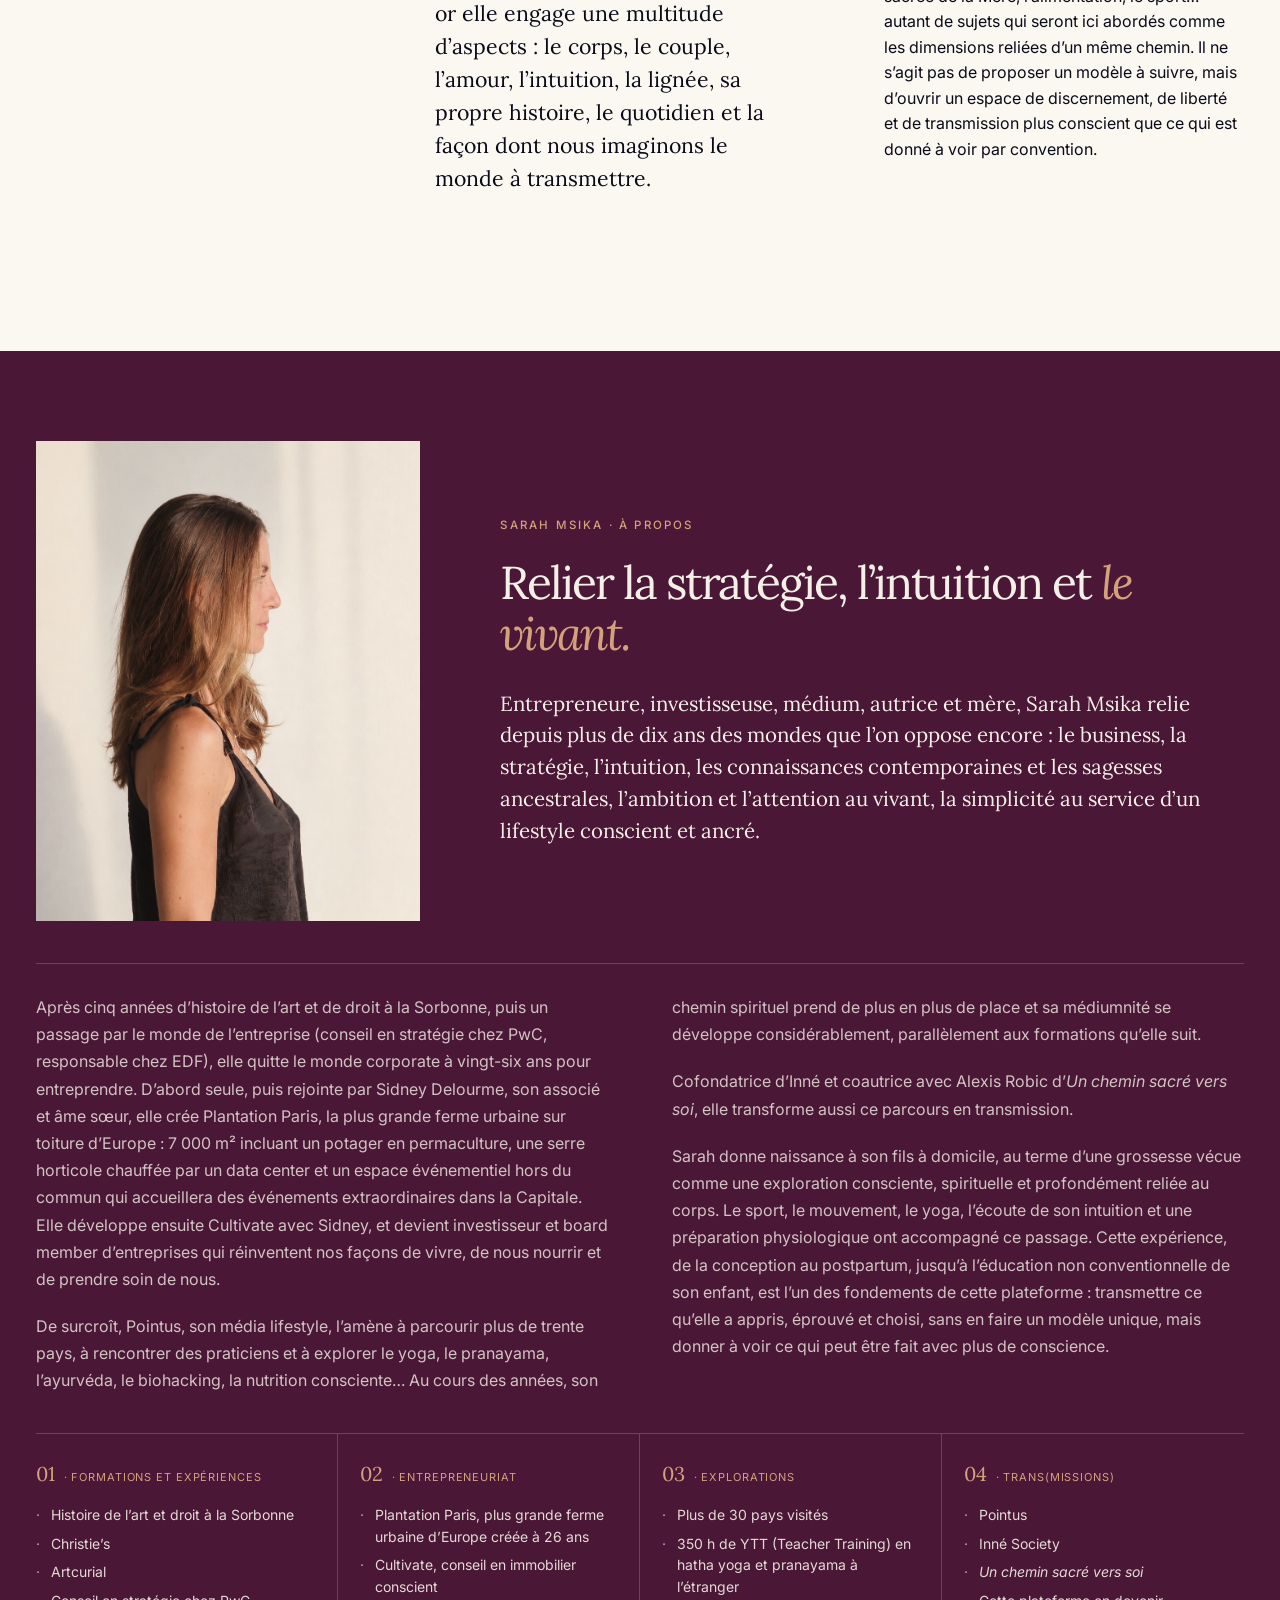
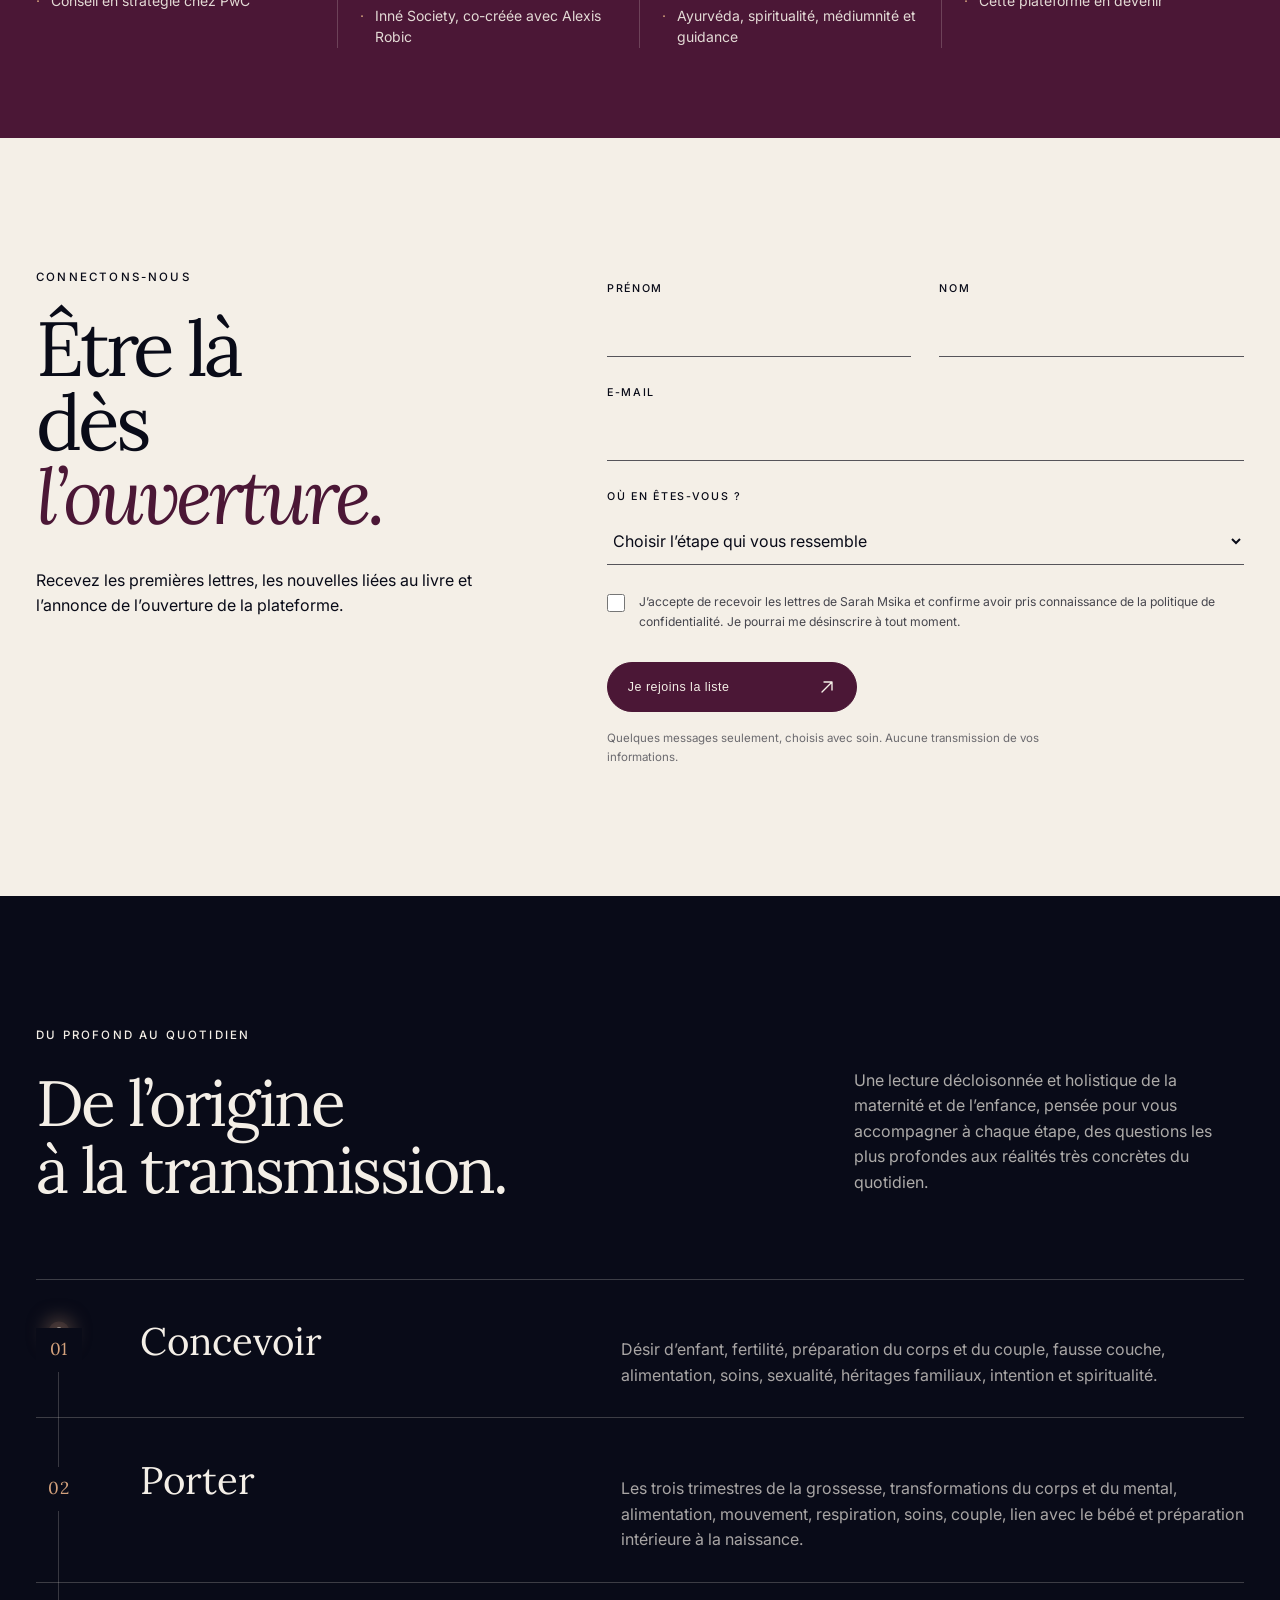
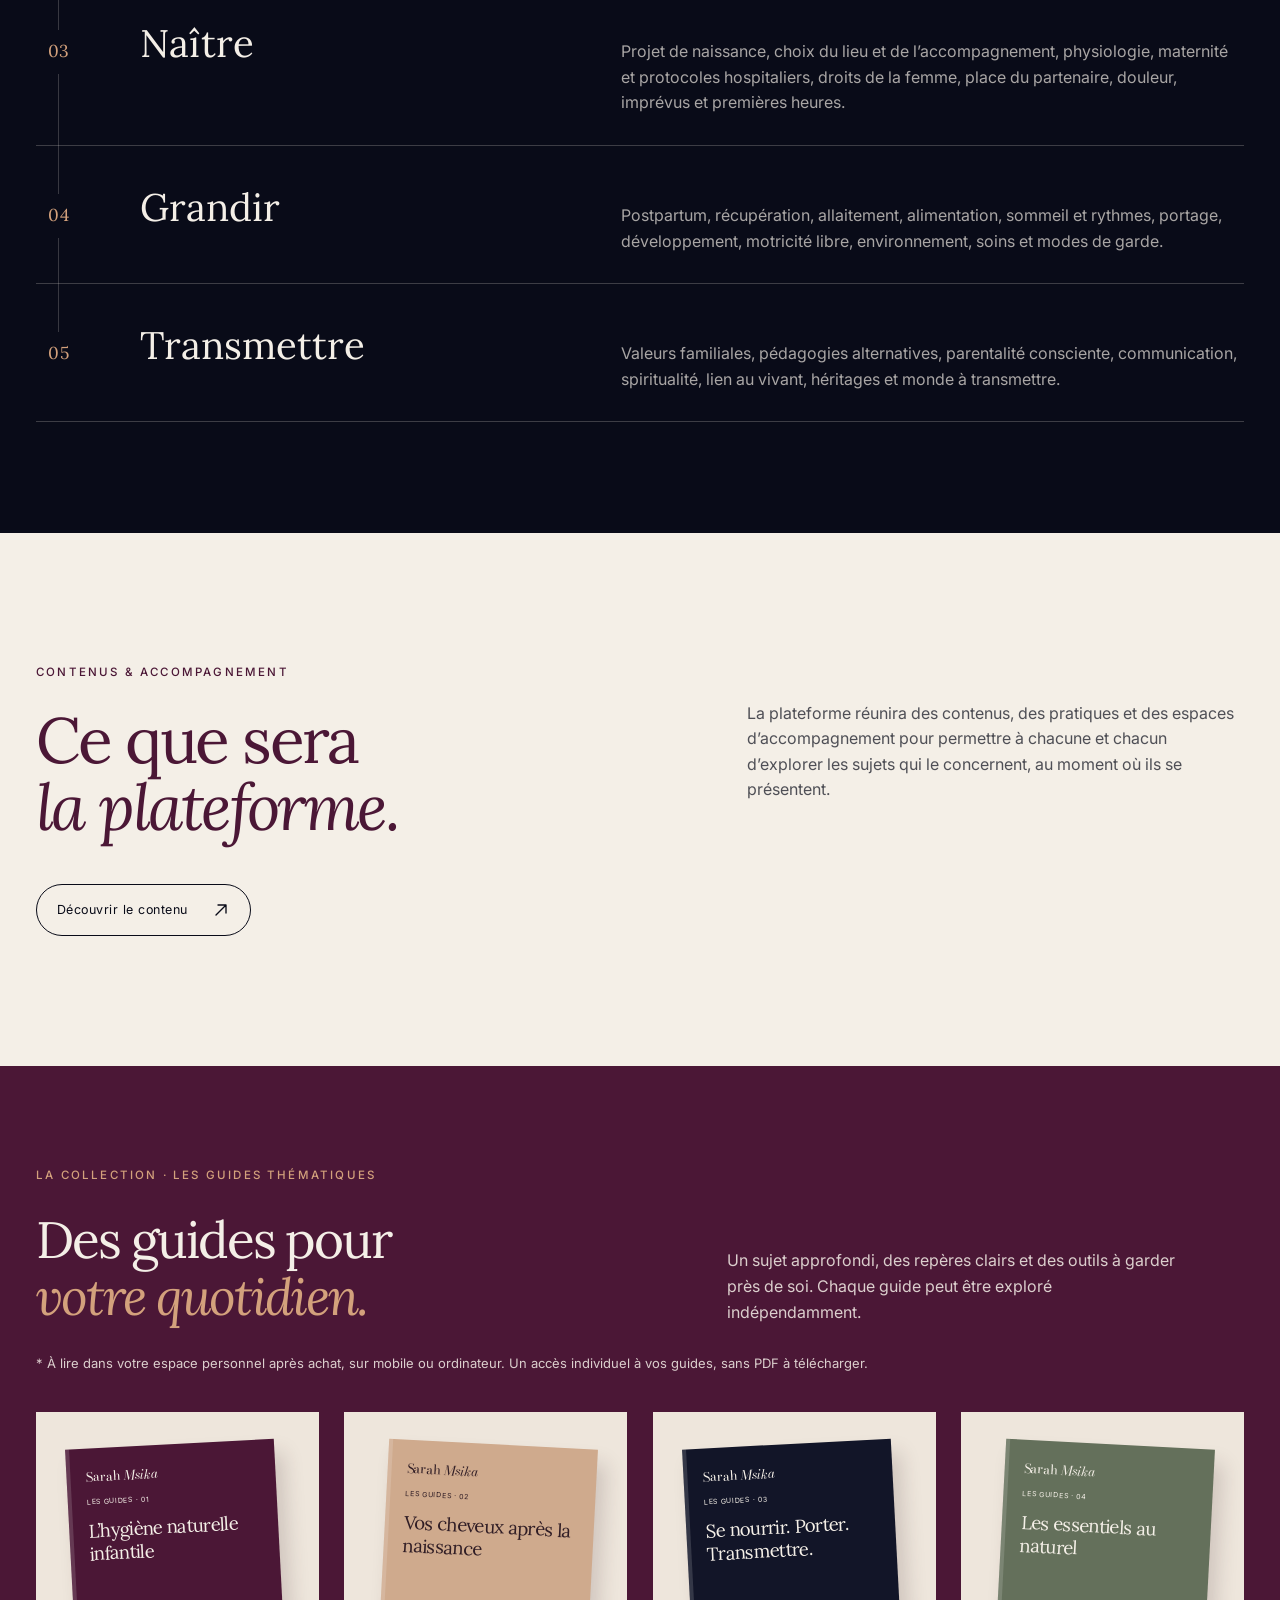
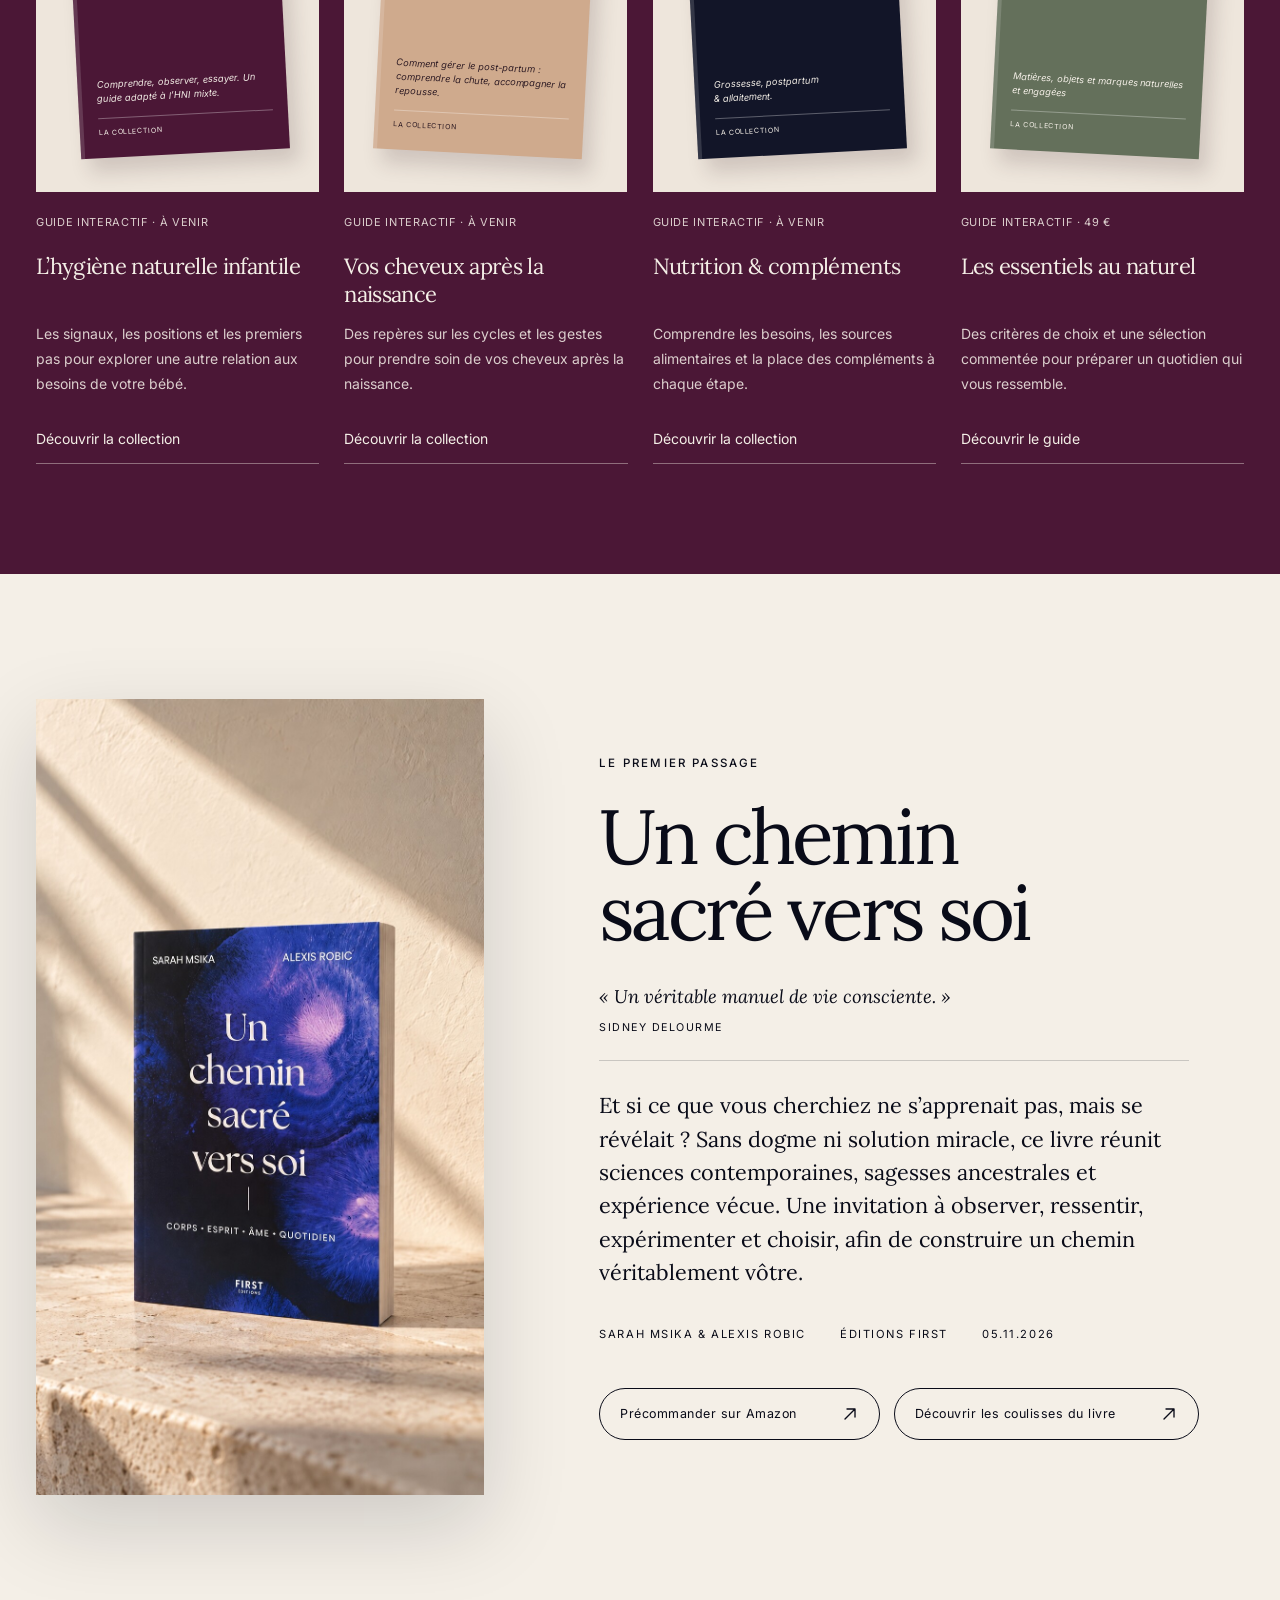
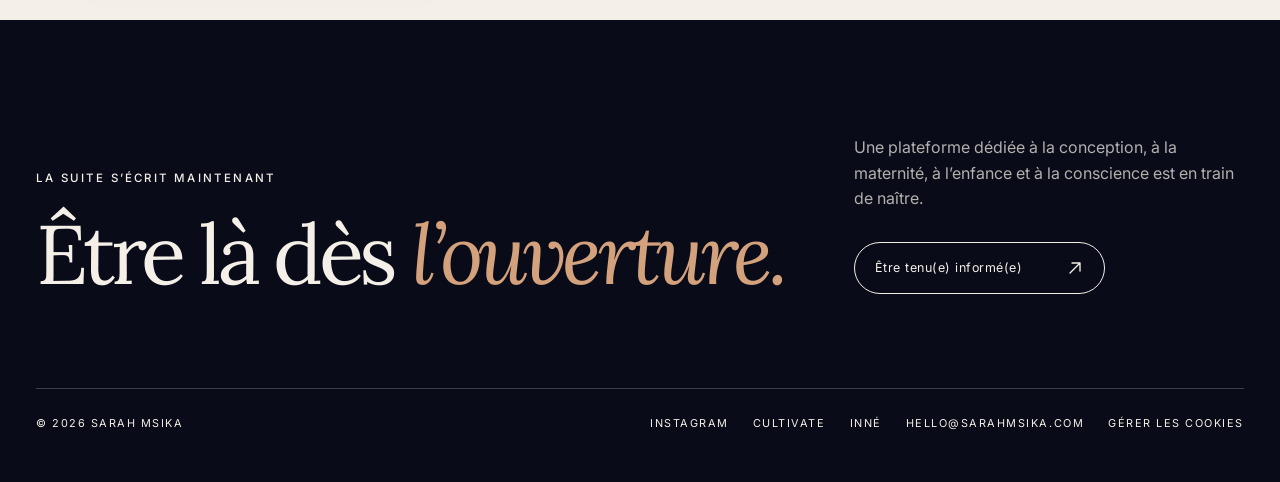
==== commit 6cca91dc: "Compact the about section with editorial text columns" ====
--- a/index.html
+++ b/index.html
@@ -634,6 +634,26 @@
 .home-collection .eyebrow{color:#d3a17c}
 .book{position:relative;background:var(--ivory);padding-top:125px;padding-bottom:125px}
 @media(max-width:900px){.home-collection{padding:76px 0 70px}.book{padding-top:90px;padding-bottom:90px}}
+</style><style id="about-editorial-layout">
+.about{padding:90px 0}
+.about-layout{display:grid;grid-template-columns:minmax(240px,.7fr) minmax(0,1.3fr);gap:clamp(32px,5vw,72px);align-items:center}
+.about-portrait{margin:0;aspect-ratio:4/5;max-height:480px;height:auto;min-height:0}
+.about-story{border:0;padding:0;min-width:0}
+.about-kicker{border:0;padding:0;margin:0 0 24px;max-width:none}
+.about h2{font-size:clamp(36px,3.6vw,54px);line-height:1.1;margin:0 0 28px;max-width:700px}
+.about-lead{font-size:clamp(19px,1.6vw,23px);line-height:1.55;margin:0;max-width:none}
+.about-lead::first-letter{float:none;font:inherit;color:inherit;margin:0}
+.about-details{columns:2;column-gap:clamp(32px,5vw,72px);margin-top:42px;padding-top:30px;border-top:1px solid #f4efe733}
+.about-details .about-text{font-size:16px;line-height:1.7;margin:0 0 20px;max-width:none;orphans:3;widows:3}
+.about-details .about-text:last-child{margin-bottom:0}
+.about .credentials{grid-template-columns:repeat(4,minmax(0,1fr));width:100%;margin:38px 0 0;border-color:#f4efe733}
+.about .credential,.about .credential:nth-child(odd),.about .credential:nth-child(even){min-height:0;padding:24px 22px 0;border-bottom:0;border-right:1px solid #f4efe733}
+.about .credential:first-child{padding-left:0}.about .credential:last-child{border-right:0;padding-right:0}
+.about .credential span{font-size:11px;letter-spacing:.08em;margin-bottom:14px}
+.about .credential ul{font-size:14px;line-height:1.55}.about .credential li+li{margin-top:7px}
+@media(max-width:900px){.about{padding:72px 0}.about-layout{grid-template-columns:minmax(200px,.75fr) minmax(0,1.25fr);gap:30px}.about h2{font-size:36px}.about-lead{font-size:18px}.about-portrait{height:auto;max-height:420px}.about .credentials{grid-template-columns:repeat(2,minmax(0,1fr))}.about .credential,.about .credential:nth-child(odd),.about .credential:nth-child(even){padding:22px 20px;border-bottom:1px solid #f4efe733}.about .credential:nth-child(odd){padding-left:0}.about .credential:nth-child(even){border-right:0;padding-right:0}}
+@media(max-width:640px){.about-layout{grid-template-columns:1fr;gap:28px}.about-portrait{width:min(100%,320px);height:auto;max-height:400px;aspect-ratio:4/5}.about-details{columns:1;margin-top:28px;padding-top:26px}.about h2{font-size:clamp(34px,8vw,42px)}.about .credentials{margin-top:28px}.about-kicker{margin-bottom:18px}}
+@media(max-width:380px){.about .credentials{grid-template-columns:1fr}.about .credential,.about .credential:nth-child(odd),.about .credential:nth-child(even){border-right:0;padding:20px 0}}
 </style></head>
 <body>
   
@@ -674,21 +694,21 @@
 
     <section class="about" id="sarah">
       <div class="shell">
-        <div class="about-head reveal">
-          <p class="about-kicker">Sarah Msika · À propos</p>
-          <h2>Relier la stratégie, l’intuition et <em>le vivant.</em></h2>
-        </div>
+        
         <div class="about-layout reveal">
           <figure class="about-portrait"><img src="assets/sarah-profile-side.jpg" alt="Sarah Msika, portrait de profil dans la lumière" loading="lazy" decoding="async"></figure>
           <div class="about-story">
+          <p class="about-kicker">Sarah Msika · À propos</p>
+          <h2>Relier la stratégie, l’intuition et <em>le vivant.</em></h2>
+        
             <p class="about-lead">Entrepreneure, investisseuse, médium, autrice et mère, Sarah Msika relie depuis plus de dix ans des mondes que l’on oppose encore&nbsp;: le business, la stratégie, l’intuition, les connaissances contemporaines et les sagesses ancestrales, l’ambition et l’attention au vivant, la simplicité au service d’un lifestyle conscient et ancré.</p>
-            <p class="about-text">Après cinq années d’histoire de l’art et de droit à la Sorbonne, puis un passage par le monde de l’entreprise (conseil en stratégie chez PwC, responsable chez EDF), elle quitte le monde corporate à vingt-six ans pour entreprendre. D’abord seule, puis rejointe par Sidney Delourme, son associé et âme sœur, elle crée Plantation Paris, la plus grande ferme urbaine sur toiture d’Europe&nbsp;: 7&nbsp;000&nbsp;m² incluant un potager en permaculture, une serre horticole chauffée par un data center et un espace événementiel hors du commun qui accueillera des événements extraordinaires dans la Capitale. Elle développe ensuite Cultivate avec Sidney, et devient investisseur et board member d’entreprises qui réinventent nos façons de vivre, de nous nourrir et de prendre soin de nous.</p>
-            <p class="about-text">De surcroît, Pointus, son média lifestyle, l’amène à parcourir plus de trente pays, à rencontrer des praticiens et à explorer le yoga, le pranayama, l’ayurvéda, le biohacking, la nutrition consciente… Au cours des années, son chemin spirituel prend de plus en plus de place et sa médiumnité se développe considérablement, parallèlement aux formations qu’elle suit.</p>
-            <p class="about-text">Cofondatrice d’Inné et coautrice avec Alexis Robic d’<em>Un chemin sacré vers soi</em>, elle transforme aussi ce parcours en transmission.</p>
-            <p class="about-text">Sarah donne naissance à son fils à domicile, au terme d’une grossesse vécue comme une exploration consciente, spirituelle et profondément reliée au corps. Le sport, le mouvement, le yoga, l’écoute de son intuition et une préparation physiologique ont accompagné ce passage. Cette expérience, de la conception au postpartum, jusqu’à l’éducation non conventionnelle de son enfant, est l’un des fondements de cette plateforme&nbsp;: transmettre ce qu’elle a appris, éprouvé et choisi, sans en faire un modèle unique, mais donner à voir ce qui peut être fait avec plus de conscience.</p>
-          </div>
-        </div>
-        <div class="credentials" aria-label="Les quatre dimensions du parcours de Sarah Msika">
+            
+            
+            
+            
+          </div>
+        </div>
+        <div class="about-details reveal"><p class="about-text">Après cinq années d’histoire de l’art et de droit à la Sorbonne, puis un passage par le monde de l’entreprise (conseil en stratégie chez PwC, responsable chez EDF), elle quitte le monde corporate à vingt-six ans pour entreprendre. D’abord seule, puis rejointe par Sidney Delourme, son associé et âme sœur, elle crée Plantation Paris, la plus grande ferme urbaine sur toiture d’Europe&nbsp;: 7&nbsp;000&nbsp;m² incluant un potager en permaculture, une serre horticole chauffée par un data center et un espace événementiel hors du commun qui accueillera des événements extraordinaires dans la Capitale. Elle développe ensuite Cultivate avec Sidney, et devient investisseur et board member d’entreprises qui réinventent nos façons de vivre, de nous nourrir et de prendre soin de nous.</p><p class="about-text">De surcroît, Pointus, son média lifestyle, l’amène à parcourir plus de trente pays, à rencontrer des praticiens et à explorer le yoga, le pranayama, l’ayurvéda, le biohacking, la nutrition consciente… Au cours des années, son chemin spirituel prend de plus en plus de place et sa médiumnité se développe considérablement, parallèlement aux formations qu’elle suit.</p><p class="about-text">Cofondatrice d’Inné et coautrice avec Alexis Robic d’<em>Un chemin sacré vers soi</em>, elle transforme aussi ce parcours en transmission.</p><p class="about-text">Sarah donne naissance à son fils à domicile, au terme d’une grossesse vécue comme une exploration consciente, spirituelle et profondément reliée au corps. Le sport, le mouvement, le yoga, l’écoute de son intuition et une préparation physiologique ont accompagné ce passage. Cette expérience, de la conception au postpartum, jusqu’à l’éducation non conventionnelle de son enfant, est l’un des fondements de cette plateforme&nbsp;: transmettre ce qu’elle a appris, éprouvé et choisi, sans en faire un modèle unique, mais donner à voir ce qui peut être fait avec plus de conscience.</p></div><div class="credentials" aria-label="Les quatre dimensions du parcours de Sarah Msika">
           <div class="credential reveal">
             <span><b>01</b> · Formations et expériences</span>
             <ul>
